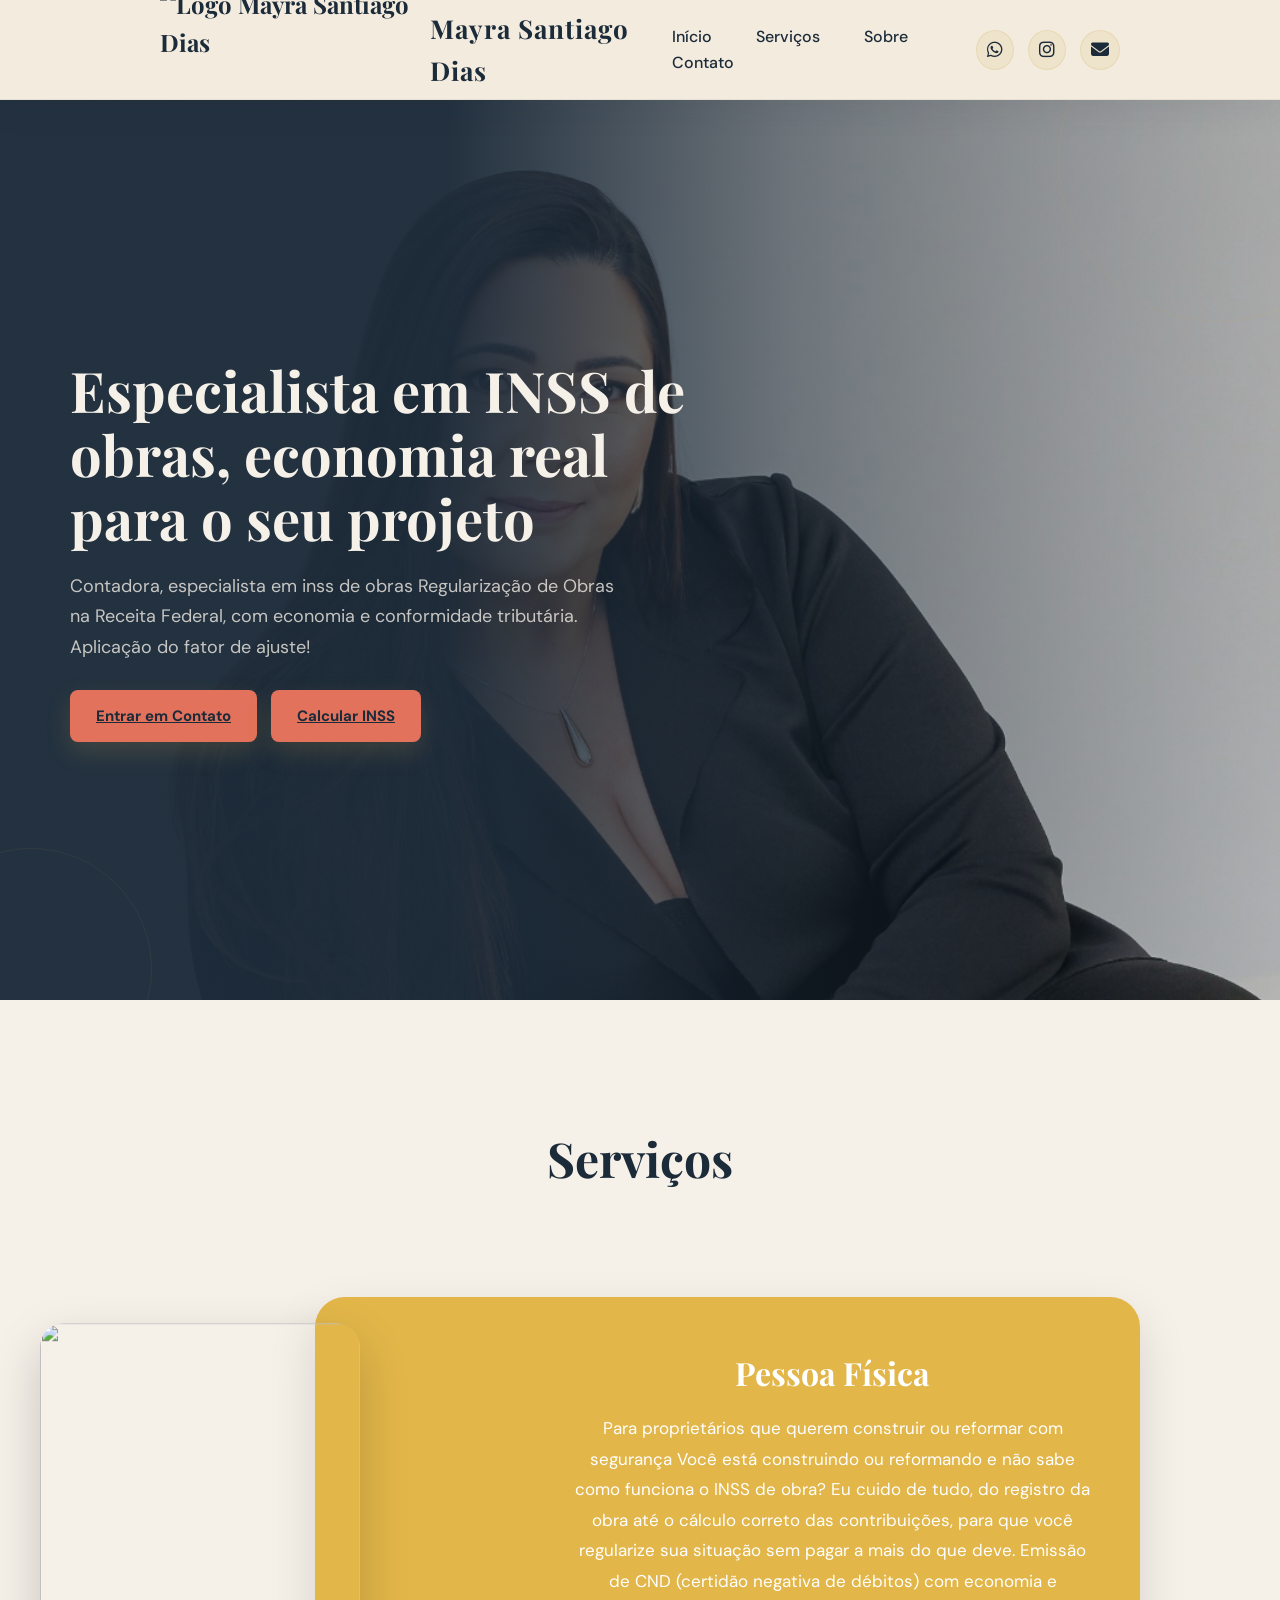
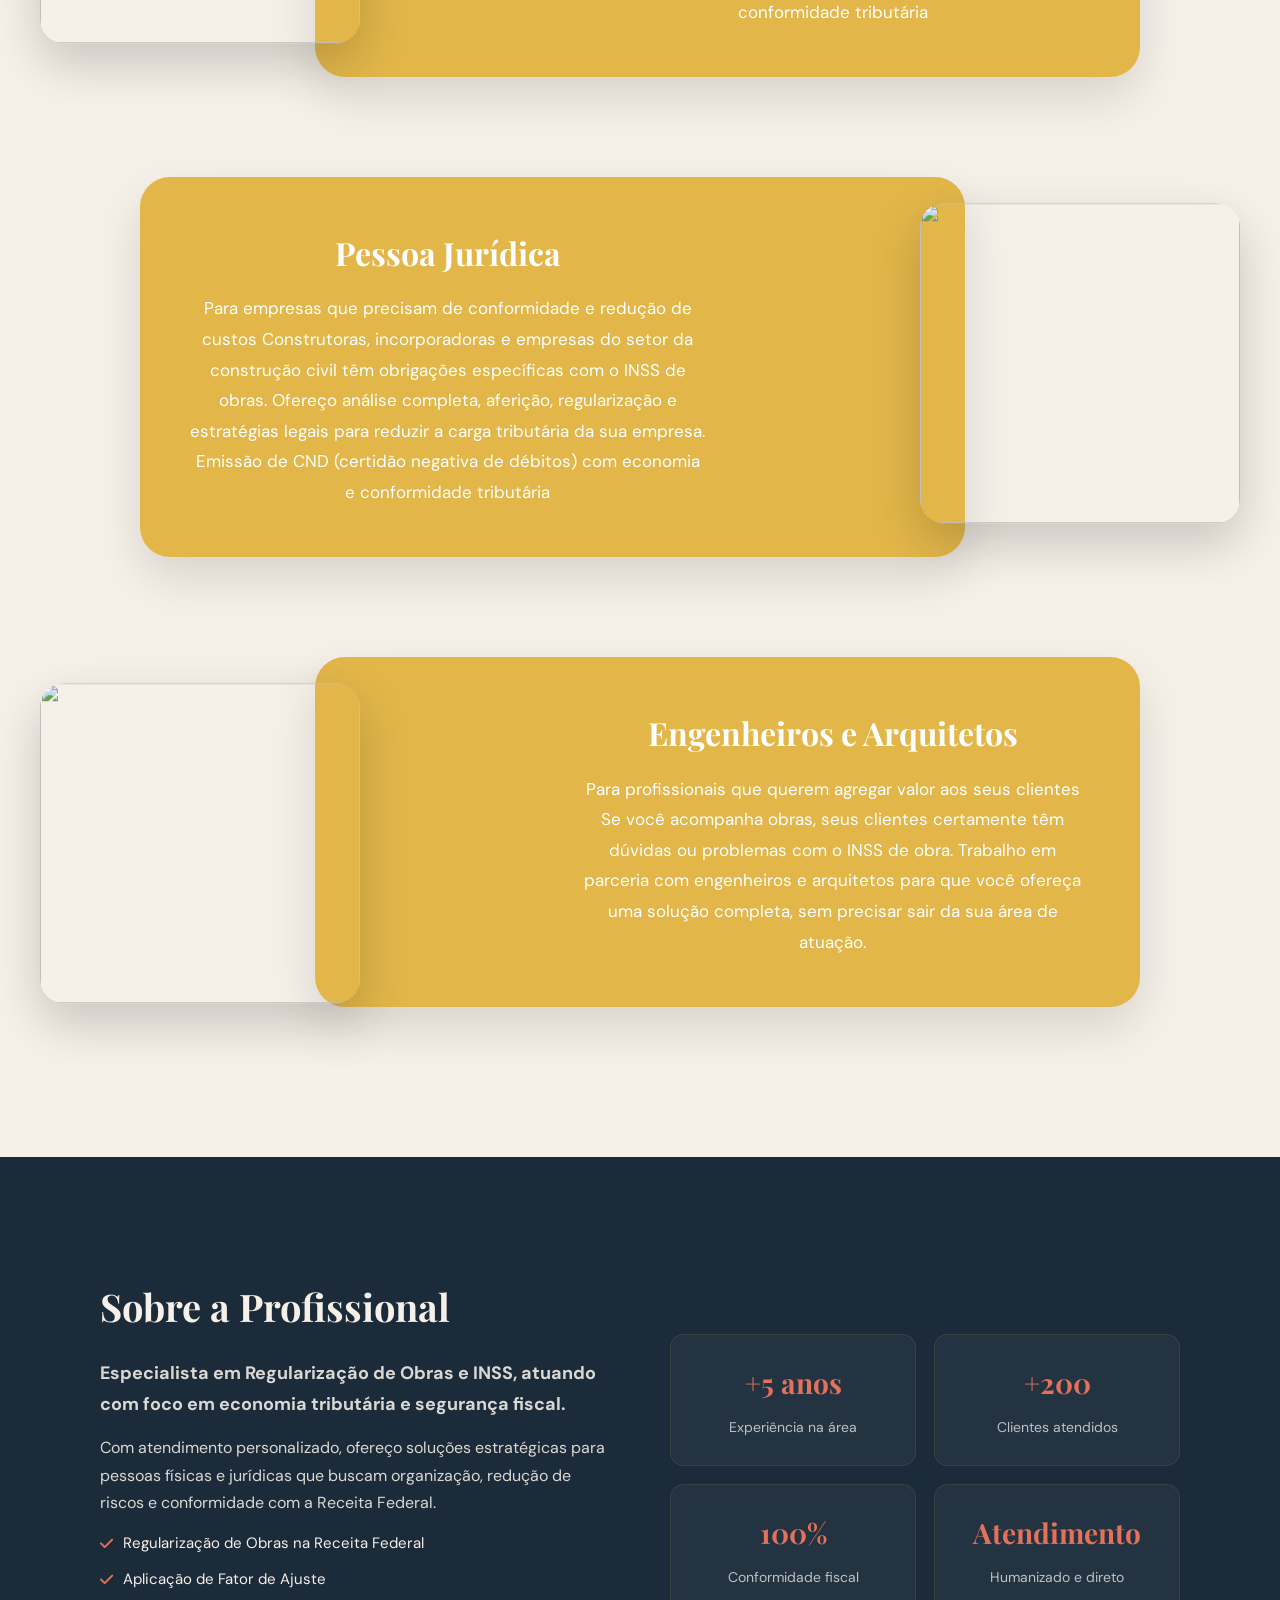
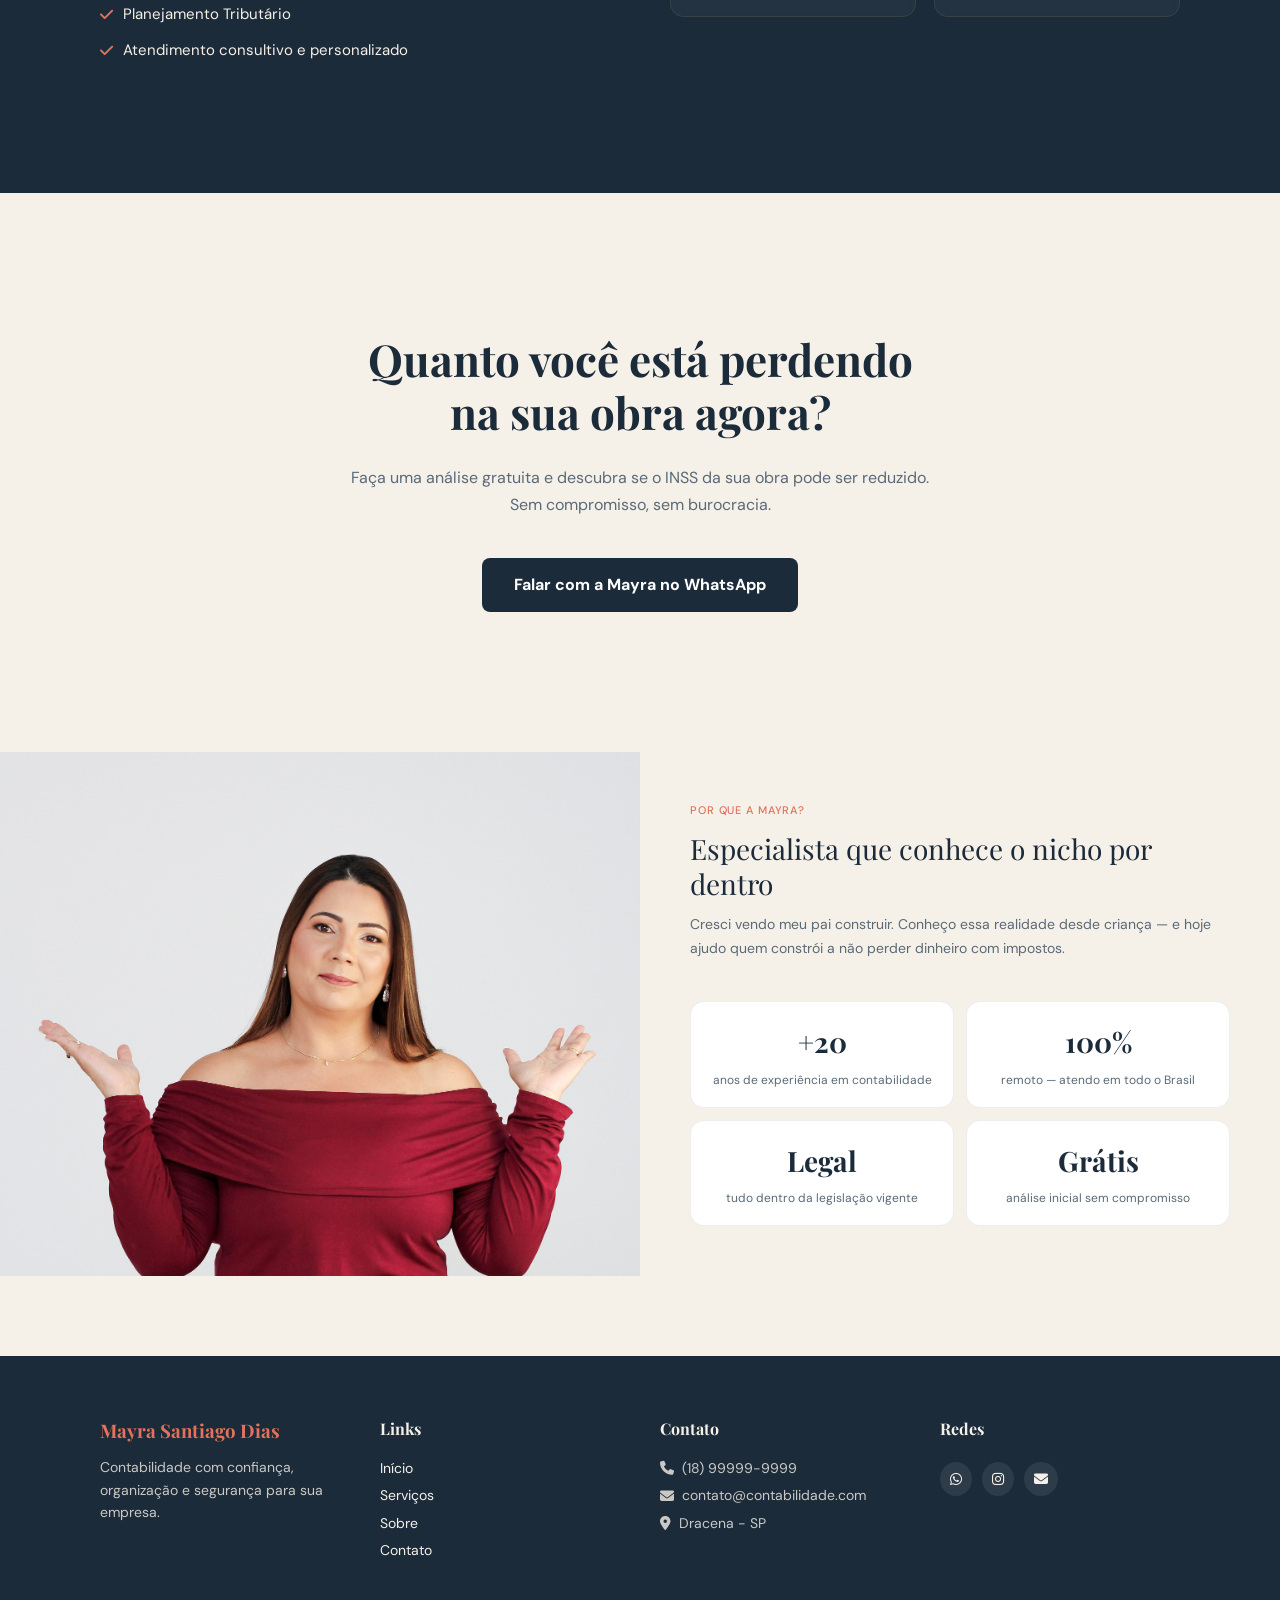
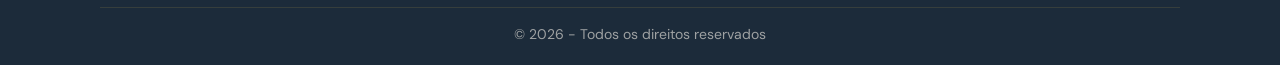
==== index.html @ 66b81945 "Update index.html" ====
<!DOCTYPE html>
<html lang="pt-br">
<head>

<meta charset="UTF-8">
<meta name="viewport" content="width=device-width, initial-scale=1.0">

<title>Contabilidade - Mayra Santiago Dias</title>

<link rel="stylesheet" href="style.css">

<link rel="stylesheet"
href="https://cdnjs.cloudflare.com/ajax/libs/font-awesome/6.5.0/css/all.min.css">

</head>

<body>

<header class="header">

<div class="logo">
<img src="logo.png.png" alt="Logo Mayra Santiago Dias">
<span>Mayra Santiago Dias</span>
</div>

<nav class="menu">
<a href="#inicio">Início</a>
<a href="#servicos">Serviços</a>
<a href="#sobre">Sobre</a>
<a href="#contato">Contato</a>
</nav>

<div class="icons">

<a href="https://wa.me/5518999999999" target="_blank">
<i class="fa-brands fa-whatsapp"></i>
</a>

<a href="https://instagram.com/seuinstagram" target="_blank">
<i class="fa-brands fa-instagram"></i>
</a>

<a href="mailto:contato@contabilidade.com">
<i class="fa-solid fa-envelope"></i>
</a>

</div>

</header>


<section class="hero" id="inicio">

<div class="hero-text">

<h1>Especialista em INSS de obras,  economia real para o seu projeto</h1>

<p>
Contadora, especialista em inss de obras

Regularização de Obras na Receita Federal, com economia e conformidade tributária.
Aplicação do fator de ajuste!
</p>

<!-- 🔥 BOTÕES -->
<div class="hero-buttons">

<a href="#contato" class="btn-contato">
Entrar em Contato
</a>

<a href="calculo-inss.html" class="btn-agendar">
Calcular INSS
</a>

</div>

</div>

</section>


<section class="servicos" id="servicos">

    <h2>Serviços</h2>

    <div class="servicos-zigzag">

        <!-- ITEM 1 -->
        <div class="servico-card esquerda">

            <div class="servico-img">
                <img src="cont1.jpg" alt="">
            </div>

            <div class="servico-texto">
                <h3>Pessoa Física</h3>

                <p>
                    Para proprietários que querem construir ou reformar com segurança
Você está construindo ou reformando e não sabe como funciona o INSS de obra? Eu cuido de tudo, do registro da obra até o cálculo correto das contribuições, para que você regularize sua situação sem pagar a mais do que deve. Emissão de CND (certidão negativa de débitos) com economia e conformidade tributária
                </p>
            </div>

        </div>

        <!-- ITEM 2 -->
        <div class="servico-card direita">

            <div class="servico-img">
                <img src="cont2.jpg" alt="">
            </div>

            <div class="servico-texto">
                <h3>Pessoa Jurídica</h3>

                <p>
                    Para empresas que precisam de conformidade e redução de custos
Construtoras, incorporadoras e empresas do setor da construção civil têm obrigações específicas com o INSS de obras. Ofereço análise completa, aferição, regularização e estratégias legais para reduzir a carga tributária da sua empresa. Emissão de CND (certidão negativa de débitos) com economia e conformidade tributária
                </p>
            </div>

        </div>

        <!-- ITEM 3 -->
        <div class="servico-card esquerda">

            <div class="servico-img">
                <img src="cont3.jpg" alt="">
            </div>

            <div class="servico-texto">
                <h3>Engenheiros e Arquitetos</h3>

                <p>
                    Para profissionais que querem agregar valor aos seus clientes
Se você acompanha obras, seus clientes certamente têm dúvidas ou problemas  com o INSS de obra. Trabalho em parceria com engenheiros e arquitetos para que você ofereça uma solução completa, sem precisar sair da sua área de atuação.
                </p>
            </div>

        </div>

    </div>

</section>


<section class="sobre" id="sobre">

<div class="sobre-container">

<div class="sobre-texto">
<h2>Sobre a Profissional</h2>

<p class="sobre-destaque">
Especialista em Regularização de Obras e INSS, atuando com foco em
economia tributária e segurança fiscal.
</p>

<p>
Com atendimento personalizado, ofereço soluções estratégicas
para pessoas físicas e jurídicas que buscam organização,
redução de riscos e conformidade com a Receita Federal.
</p>

<div class="sobre-lista">
<p><i class="fa-solid fa-check"></i> Regularização de Obras na Receita Federal</p>
<p><i class="fa-solid fa-check"></i> Aplicação de Fator de Ajuste</p>
<p><i class="fa-solid fa-check"></i> Planejamento Tributário</p>
<p><i class="fa-solid fa-check"></i> Atendimento consultivo e personalizado</p>
</div>

</div>

<div class="sobre-dados">

<div class="dado">
<h3>+5 anos</h3>
<span>Experiência na área</span>
</div>

<div class="dado">
<h3>+200</h3>
<span>Clientes atendidos</span>
</div>

<div class="dado">
<h3>100%</h3>
<span>Conformidade fiscal</span>
</div>

<div class="dado">
<h3>Atendimento</h3>
<span>Humanizado e direto</span>
</div>

</div>

</div>

</section>


<section class="contato" id="contato">

<h2>Quanto você está perdendo<br>na sua obra agora?</h2>

<p class="contato-desc">
Faça uma análise gratuita e descubra se o INSS da sua obra pode ser reduzido.
Sem compromisso, sem burocracia.
</p>

<a 
href="https://wa.me/5518999999999" 
target="_blank"
class="btn-whats-cta"
>
Falar com a Mayra no WhatsApp
</a>

</section>

<!-- CONFIANÇA -->
<section class="trust">
  <div class="trust-container">

    <div class="trust-image"></div>

    <div class="trust-content">
      <div class="section-tag">Por que a Mayra?</div>
      <div class="section-title">Especialista que conhece o nicho por dentro</div>
      <div class="section-sub">
        Cresci vendo meu pai construir. Conheço essa realidade desde criança — 
        e hoje ajudo quem constrói a não perder dinheiro com impostos.
      </div>

      <div class="trust-grid">
        <div class="trust-card">
          <div class="trust-num serif">+20</div>
          <div class="trust-label">anos de experiência em contabilidade</div>
        </div>

        <div class="trust-card">
          <div class="trust-num serif">100%</div>
          <div class="trust-label">remoto — atendo em todo o Brasil</div>
        </div>

        <div class="trust-card">
          <div class="trust-num serif">Legal</div>
          <div class="trust-label">tudo dentro da legislação vigente</div>
        </div>

        <div class="trust-card">
          <div class="trust-num serif">Grátis</div>
          <div class="trust-label">análise inicial sem compromisso</div>
        </div>
      </div>
    </div>

  </div>
</section>


<footer class="footer">

<div class="footer-container">

<div class="footer-col">
<h3>Mayra Santiago Dias</h3>
<p>Contabilidade com confiança, organização e segurança para sua empresa.</p>
</div>

<div class="footer-col">
<h4>Links</h4>
<a href="#inicio">Início</a>
<a href="#servicos">Serviços</a>
<a href="#sobre">Sobre</a>
<a href="#contato">Contato</a>
</div>

<div class="footer-col">
<h4>Contato</h4>
<p><i class="fa-solid fa-phone"></i> (18) 99999-9999</p>
<p><i class="fa-solid fa-envelope"></i> contato@contabilidade.com</p>
<p><i class="fa-solid fa-location-dot"></i> Dracena - SP</p>
</div>

<div class="footer-col">
<h4>Redes</h4>
<div class="footer-icons">

<a href="https://wa.me/5518999999999" target="_blank">
<i class="fa-brands fa-whatsapp"></i>
</a>

<a href="https://instagram.com/seuinstagram" target="_blank">
<i class="fa-brands fa-instagram"></i>
</a>

<a href="mailto:contato@contabilidade.com">
<i class="fa-solid fa-envelope"></i>
</a>

</div>
</div>

</div>

<div class="footer-bottom">
<p>© 2026 - Todos os direitos reservados</p>
</div>

</footer>

<script src="script.js"></script>

</body>
</html>
---- style.css ----
@import url('https://fonts.googleapis.com/css2?family=Playfair+Display:wght@600;700&family=DM+Sans:wght@400;500;700&display=swap');

*{
margin:0;
padding:0;
box-sizing:border-box;
}

:root{
--navy:#1C2B3A;
--navy-2:#243344;
--gold:#E2725B;
--cream:#F5F0E8;
--muted:#5A6A78;
--white:#ffffff;
}

html{
scroll-behavior:smooth;
}

body{
background:var(--cream);
color:var(--navy);
font-family:'DM Sans', Arial, Helvetica, sans-serif;
line-height:1.6;
}

h1,h2,h3,h4{
font-family:'Playfair Display', Georgia, serif;
}

p,a,button,span{
font-family:'DM Sans', Arial, Helvetica, sans-serif;
}

/* HEADER */

.header{
display:flex;
justify-content:space-between;
align-items:center;
height:100px; /* altura fixa */
padding:0 100px; /* remove padding vertical */
background:#F3EBDD;
color:var(--navy);
position:sticky;
top:0;
z-index:1000;
box-shadow:0 10px 30px rgba(28,43,58,0.08);
border-bottom:1px solid rgba(28,43,58,0.06);

}

.logo img{
height:130px;
width:auto;
object-fit:contain;
}

.logo{
display:flex;
align-items:center;
gap:12px;
font-size:24px;
font-weight:700;
margin-left:60px;
font-family:'Playfair Display', Georgia, serif;
color:var(--navy);
}

.logo i{
color:var(--gold);
}

.logo span{
font-size:26px;
letter-spacing:1px;
color:var(--navy);
font-family:'Playfair Display', Georgia, serif;
}

.menu a{
margin:0 20px;
text-decoration:none;
color:var(--navy);
font-size:16px;
font-weight:500;
transition:0.3s;
}

.menu a:hover{
color:var(--gold);
}

.icons{
display:flex;
gap:14px;
margin-right:60px;
}

.icons i{
font-size:18px;
cursor:pointer;
transition:0.3s;
color:var(--navy);
background:rgba(201,168,76,0.12);
padding:10px;
border-radius:50%;
border:1px solid rgba(201,168,76,0.18);
}

.icons i:hover{
color:var(--cream);
background:var(--gold);
}

/* HERO */

.hero{
min-height:100vh;
display:flex;
align-items:center;
padding:0 70px;
color:var(--cream);
background:
linear-gradient(90deg, rgba(28,43,58,0.96) 35%, rgba(28,43,58,0.55) 62%, rgba(28,43,58,0.15) 100%),
url("../imagens/tia3.jpg");
background-position:right 20%;
background-repeat:no-repeat;
background-size:cover;
position:relative;
overflow:hidden;
}

.hero::before{
content:'';
position:absolute;
top:-100px;
right:-100px;
width:320px;
height:320px;
border-radius:50%;
border:1px solid rgba(201,168,76,0.12);
pointer-events:none;
}

.hero::after{
content:'';
position:absolute;
bottom:-90px;
left:-90px;
width:240px;
height:240px;
border-radius:50%;
border:1px solid rgba(201,168,76,0.08);
pointer-events:none;
}

.hero h1{
font-size:clamp(34px, 5vw, 56px);
margin-bottom:20px;
line-height:1.15;
max-width:620px;
}

.hero p{
font-size:18px;
margin-bottom:28px;
line-height:1.7;
color:rgba(245,240,232,0.78);
max-width:560px;
}

.hero-buttons{
display:flex;
gap:14px;
flex-wrap:wrap;
margin-top:10px;
}

.btn-contato,
.btn-agendar{
padding:14px 26px;
border:none;
background:var(--gold);
color:var(--navy);
font-weight:700;
border-radius:8px;
cursor:pointer;
font-size:15px;
transition:0.3s;
box-shadow:0 10px 24px rgba(201,168,76,0.18);
}

.btn-contato:hover,
.btn-agendar:hover{
opacity:0.92;
transform:translateY(-2px);
}

/* SERVIÇOS */

.servicos{
padding:110px 100px;
text-align:center;
}

.servicos h2{
margin-bottom:42px;
font-size:clamp(28px, 4vw, 40px);
color:var(--navy);
}

.cards{
    display:grid;
    grid-template-columns: repeat(3, 1fr);
    gap:20px;
    max-width:1700px;
    margin:30px auto 0;
}

.card{
    padding:25px;
}

.card h3{
    font-size:20px;
}

.card p{
    font-size:14px;
    line-height:1.6;
}

/* SOBRE */

.sobre{
background:var(--navy);
color:var(--cream);
padding:120px 100px;
}

.sobre-container{
display:flex;
justify-content:space-between;
align-items:center;
gap:60px;
flex-wrap:wrap;
}

.sobre-texto{
flex:1;
min-width:300px;
}

.sobre-texto h2{
font-size:clamp(28px, 4vw, 38px);
margin-bottom:20px;
}

.sobre-destaque{
color:var(--gold);
font-weight:700;
margin-bottom:20px;
font-size:18px;
max-width:650px;
}

.sobre-texto p{
line-height:1.7;
margin-bottom:15px;
color:rgba(245,240,232,0.88);
}

.sobre-lista p{
display:flex;
align-items:center;
gap:10px;
margin:10px 0;
font-size:15px;
color:var(--cream);
}

.sobre-lista i{
color:var(--gold);
}

.sobre-dados{
flex:1;
display:grid;
grid-template-columns:repeat(2, 1fr);
gap:18px;
min-width:280px;
}

.dado{
background:rgba(255,255,255,0.04);
padding:26px;
border-radius:14px;
text-align:center;
transition:0.3s;
border:1px solid rgba(201,168,76,0.12);
backdrop-filter:blur(2px);
}

.dado:hover{
background:rgba(255,255,255,0.08);
transform:translateY(-5px);
}

.dado h3{
font-size:28px;
color:var(--gold);
margin-bottom:8px;
font-family:'Playfair Display', Georgia, serif;
}

.dado span{
font-size:14px;
color:rgba(245,240,232,0.75);
}

/* CONTATO */


.contato{
padding:140px 100px;
text-align:center;
background:var(--cream);
color:var(--navy);
}

.contato h2{
font-size:clamp(30px, 4vw, 44px);
line-height:1.2;
margin-bottom:25px;
color:var(--navy);
}

.contato-desc{
max-width:600px;
margin:0 auto 40px;
font-size:16px;
line-height:1.7;
color:var(--muted);
}

.btn-whats-cta{
display:inline-block;
padding:14px 32px;
background:var(--navy);
color:var(--white);
text-decoration:none;
font-weight:700;
border-radius:8px;
transition:0.3s;
}

.btn-whats-cta:hover{
background:var(--navy-2);
transform:translateY(-3px);
}

/* FOOTER */

.footer{
background:var(--navy);
color:var(--cream);
padding:60px 100px 20px;
}

.footer-container{
display:grid;
grid-template-columns:repeat(4, 1fr);
gap:40px;
margin-bottom:40px;
}

.footer-col h3{
color:var(--gold);
margin-bottom:10px;
font-family:'Playfair Display', Georgia, serif;
}

.footer-col h4{
margin-bottom:15px;
color:var(--cream);
font-family:'Playfair Display', Georgia, serif;
}

.footer-col p{
font-size:14px;
margin:5px 0;
display:flex;
align-items:center;
gap:8px;
color:rgba(245,240,232,0.8);
}

.footer-col a{
display:block;
text-decoration:none;
color:var(--cream);
margin:5px 0;
font-size:14px;
transition:0.3s;
}

.footer-col a:hover{
color:var(--gold);
}

.footer-icons{
display:flex;
gap:10px;
}

.footer-icons i{
background:rgba(255,255,255,0.08);
padding:10px;
border-radius:50%;
cursor:pointer;
transition:0.3s;
color:var(--cream);
}

.footer-icons i:hover{
background:var(--gold);
color:var(--navy);
}

.footer-bottom{
border-top:1px solid rgba(201,168,76,0.15);
text-align:center;
padding-top:15px;
font-size:14px;
color:rgba(245,240,232,0.6);
}

/* RESPONSIVIDADE */

@media (max-width: 1024px){

.header{
padding:20px 40px;
}

.logo{
margin-left:0;
font-size:20px;
}

.logo span{
font-size:22px;
}

.menu a{
margin:0 12px;
font-size:15px;
}

.icons{
margin-right:0;
gap:20px;
}

.hero{
padding:0 40px;
background-position:center right;
}

.hero h1{
font-size:36px;
}

.servicos,
.sobre,
.contato{
padding:100px 40px;
}

.footer{
padding:50px 40px 20px;
}

.footer-container{
grid-template-columns:repeat(2, 1fr);
}

}

@media (max-width: 768px){

.header{
flex-direction:column;
align-items:center;
justify-content:center;
gap:10px;
height:auto;
padding:12px 16px;
text-align:center;
}

.logo{
margin-left:0;
gap:8px;
flex-direction:row;
justify-content:center;
}

.logo img{
height:56px;
width:auto;
object-fit:contain;
}

.logo span{
font-size:18px;
line-height:1.2;
}

.menu{
display:flex;
flex-wrap:wrap;
justify-content:center;
gap:8px 12px;
}

.menu a{
margin:0;
font-size:14px;
}

.icons{
margin-right:0;
gap:10px;
justify-content:center;
flex-wrap:wrap;
}

.icons i{
font-size:16px;
padding:8px;
}
}

@media (max-width: 480px){

.header{
padding:10px 12px;
gap:8px;
}

.logo img{
height:46px;
}

.logo span{
font-size:16px;
}

.menu a{
font-size:13px;
}

.icons{
gap:8px;
}

.icons i{
font-size:15px;
padding:7px;
}
}

/* ─── SEÇÃO CONFIANÇA ─── */
.trust{
  background: var(--cream);
  padding: 72px 40px;
}

.section-tag{
  font-size: 11px;
  font-weight: 500;
  letter-spacing: 0.08em;
  text-transform: uppercase;
  color: var(--gold);
  margin-bottom: 12px;
}

.section-title{
  font-family: 'Playfair Display', serif;
  font-size: clamp(24px, 4vw, 36px);
  line-height: 1.25;
  margin-bottom: 12px;
  color: var(--navy);
}

.section-sub{
  font-size: 15px;
  color: var(--muted);
  line-height: 1.7;
  margin-bottom: 36px;
  max-width: 560px;
}

.trust-grid{
  display: grid;
  grid-template-columns: repeat(auto-fit, minmax(180px, 1fr));
  gap: 14px;
  margin-top: 8px;
}

.trust-card{
  background: #fff;
  border: 0.5px solid rgba(28,43,58,0.08);
  border-radius: 14px;
  padding: 24px 16px;
  text-align: center;
}

.trust-num{
  font-family: 'Playfair Display', serif;
  font-size: 36px;
  color: var(--navy);
  font-weight: 700;
}

.trust-label{
  font-size: 13px;
  color: var(--muted);
  margin-top: 6px;
  line-height: 1.5;
}


/* ─── TRUST MAIS COMPACTA ─── */

.trust {
  padding: 0;
  background: var(--cream);
  margin-bottom: 80px
}

.trust-container {
  display: grid;
  grid-template-columns: 1fr 1fr;
  align-items: stretch;
  min-height: 500px; /* ↓ menor altura */
}

/* IMAGEM */

.trust-image {
  background: url("../imagens/tia4.jpg");
  background-size: cover;
  background-position: center 30%;
}

/* CONTEÚDO */

.trust-content {
  padding: 50px 50px; /* ↓ menos espaçamento */
  display: flex;
  flex-direction: column;
  justify-content: center;
}

.trust-content .section-title {
  font-size: 28px; /* ↓ menor */
}

.trust-content .section-sub {
  font-size: 14px; /* ↓ menor */
  margin-bottom: 20px;
}

/* GRID DOS NÚMEROS */

.trust-grid {
  display: grid;
  grid-template-columns: repeat(2, 1fr);
  gap: 12px; /* ↓ menor espaço */
  margin-top: 20px;
}

.trust-card {
  padding: 18px 14px; /* ↓ menor */
}

.trust-num {
  font-size: 28px; /* ↓ menor */
}

.trust-label {
  font-size: 12px;
}

/* RESPONSIVO */

@media (max-width: 900px) {
  .trust-container {
    grid-template-columns: 1fr;
  }

  .trust-image {
    height: 280px; /* ↓ menor */
  }

  .trust-content {
    padding: 40px 20px;
  }

  .trust-grid {
    grid-template-columns: 1fr;
  }
}

@media (max-width: 1024px){

.cards{
grid-template-columns: repeat(2, 1fr);
}

.sobre-container{
flex-direction:column;
gap:40px;
}

.sobre-dados{
grid-template-columns:repeat(2, 1fr);
}

}

@media (max-width: 768px){

.hero{
min-height:auto;
padding:80px 24px;
background-position:center;
text-align:center;
}

.hero h1{
max-width:100%;
}

.hero p{
max-width:100%;
margin-left:auto;
margin-right:auto;
}

.hero-buttons{
justify-content:center;
}

.servicos{
padding:80px 24px;
}

.cards{
grid-template-columns: 1fr;
}

.sobre{
padding:80px 24px;
}

.sobre-dados{
grid-template-columns:1fr;
}

.contato{
padding:80px 24px;
}

.footer{
padding:50px 24px 20px;
}

.footer-container{
grid-template-columns:1fr;
gap:30px;
text-align:center;
}

.footer-col p{
justify-content:center;
}

.footer-icons{
justify-content:center;
}

}

@media (max-width: 480px){

.hero h1{
font-size:28px;
line-height:1.2;
}

.hero p{
font-size:15px;
}

.btn-contato,
.btn-agendar{
width:100%;
}

.trust-content{
padding:30px 18px;
}

.trust-content .section-title{
font-size:22px;
}

.trust-grid{
grid-template-columns:1fr;
}

}

.calculo-page{
    min-height:100vh;
    background:#F5F0E8;
    display:flex;
    justify-content:center;
    align-items:center;
    padding:50px 20px;
}

.calculo-box{
    width:100%;
    max-width:700px;
    background:#fff;
    padding:40px;
    border-radius:20px;
    box-shadow:0 10px 30px rgba(0,0,0,.08);
}

.calculo-box h1{
    text-align:center;
    margin-bottom:30px;
    color:#1C2B3A;
}

.campo{
    margin-bottom:20px;
}

.campo label{
    display:block;
    margin-bottom:8px;
    font-weight:600;
    color:#1C2B3A;
}

.campo input,
.campo select{
    width:100%;
    padding:12px;
    border:1px solid #ddd;
    border-radius:8px;
    font-size:15px;
}

.calculo-box button{
    width:100%;
    padding:14px;
    border:none;
    border-radius:8px;
    background:#C9A84C;
    color:#1C2B3A;
    font-weight:700;
    cursor:pointer;
    transition:.3s;
}

.calculo-box button:hover{
    opacity:.9;
}

.resultado{
    margin-top:25px;
    padding:15px;
    border-radius:10px;
    background:#f7f7f7;
    text-align:center;
    display:none;
}


.calculo-page{
    min-height:100vh;
    background:var(--cream);
    display:flex;
    justify-content:center;
    align-items:center;
    padding:50px 20px;
}

.calculo-box{
    width:100%;
    max-width:800px;
    background:#fff;
    padding:40px;
    border-radius:20px;
    box-shadow:0 10px 30px rgba(0,0,0,.08);
}

.calculo-box h1{
    text-align:center;
    margin-bottom:30px;
}

.campo{
    margin-bottom:20px;
}

.campo label{
    display:block;
    margin-bottom:8px;
    font-weight:600;
}

.campo input,
.campo select{
    width:100%;
    padding:12px;
    border:1px solid #ddd;
    border-radius:8px;
}

.calculo-box button{
    width:100%;
    padding:14px;
    border:none;
    border-radius:8px;
    background:var(--gold);
    color:var(--navy);
    font-weight:700;
    cursor:pointer;
}

.resultado{
    display:none;
    margin-top:25px;
    padding:25px;
    border-radius:12px;
    background:#f8f8f8;
    border-left:5px solid var(--gold);
}

.valor-inss{
    font-size:40px;
    color:var(--gold);
    font-weight:700;
    margin-top:10px;
}

.calculo-box form{
    width:100%;
}

.calculo-box h1{
    text-align:center;
    margin-bottom:30px;
}

.calculo-box button{
    margin-top:10px;
}


/* ===== SERVIÇOS ===== */

/* ===== SERVIÇOS ZIG-ZAG ===== */

.servicos{
    padding:120px 40px;
    background:var(--cream);
}

.servicos h2{
    text-align:center;
    font-size:clamp(32px,4vw,48px);
    margin-bottom:100px;
}

.servicos-zigzag{
    display:flex;
    flex-direction:column;
    gap:100px;
    max-width:1400px;
    margin:auto;
}

/* CARD */

.servico-card{
    position:relative;
    width:100%;
    max-width:1100px;
    min-height:380px;
}

/* ESQUERDA */

.servico-card.esquerda{
    margin-right:auto;
}

/* DIREITA */

.servico-card.direita{
    margin-left:auto;
}

/* RETÂNGULO */

.servico-texto{
    background:#E2B649;
    border-radius:30px;
    padding:50px 50px 50px 260px;
    width:75%;
    margin-left:auto;

    box-shadow:0 20px 50px rgba(0,0,0,.12);
}

/* IMAGEM */

.servico-img{
    position:absolute;
    left:0;
    top:50%;
    transform:translateY(-50%);
    z-index:2;
}

.servico-img img{
    width:320px;
    height:320px;
    object-fit:cover;
    border-radius:24px;
    box-shadow:0 20px 50px rgba(0,0,0,.18);
}

/* CARD DA DIREITA */

.servico-card.direita .servico-texto{
    margin-left:0;
    margin-right:auto;
    padding:50px 260px 50px 50px;
}

.servico-card.direita .servico-img{
    left:auto;
    right:0;
}

/* TEXTO */

.servico-texto h3{
    font-size:32px;
    margin-bottom:15px;
    color:#fff;
}

.servico-texto p{
    font-size:17px;
    line-height:1.8;
    color:#fff;
}

/* RESPONSIVO */

@media (max-width: 900px){

    .servico-card{
        min-height:auto;
    }

    .servico-img{
        position:relative;
        top:auto;
        left:auto;
        right:auto;
        transform:none;
        margin-bottom:-50px;
        display:flex;
        justify-content:center;
    }

    .servico-card.direita .servico-img{
        right:auto;
    }

    .servico-img img{
        width:100%;
        max-width:350px;
        height:250px;
    }

    .servico-texto,
    .servico-card.direita .servico-texto{
        width:100%;
        padding:90px 30px 35px;
        margin:0;
    }

}
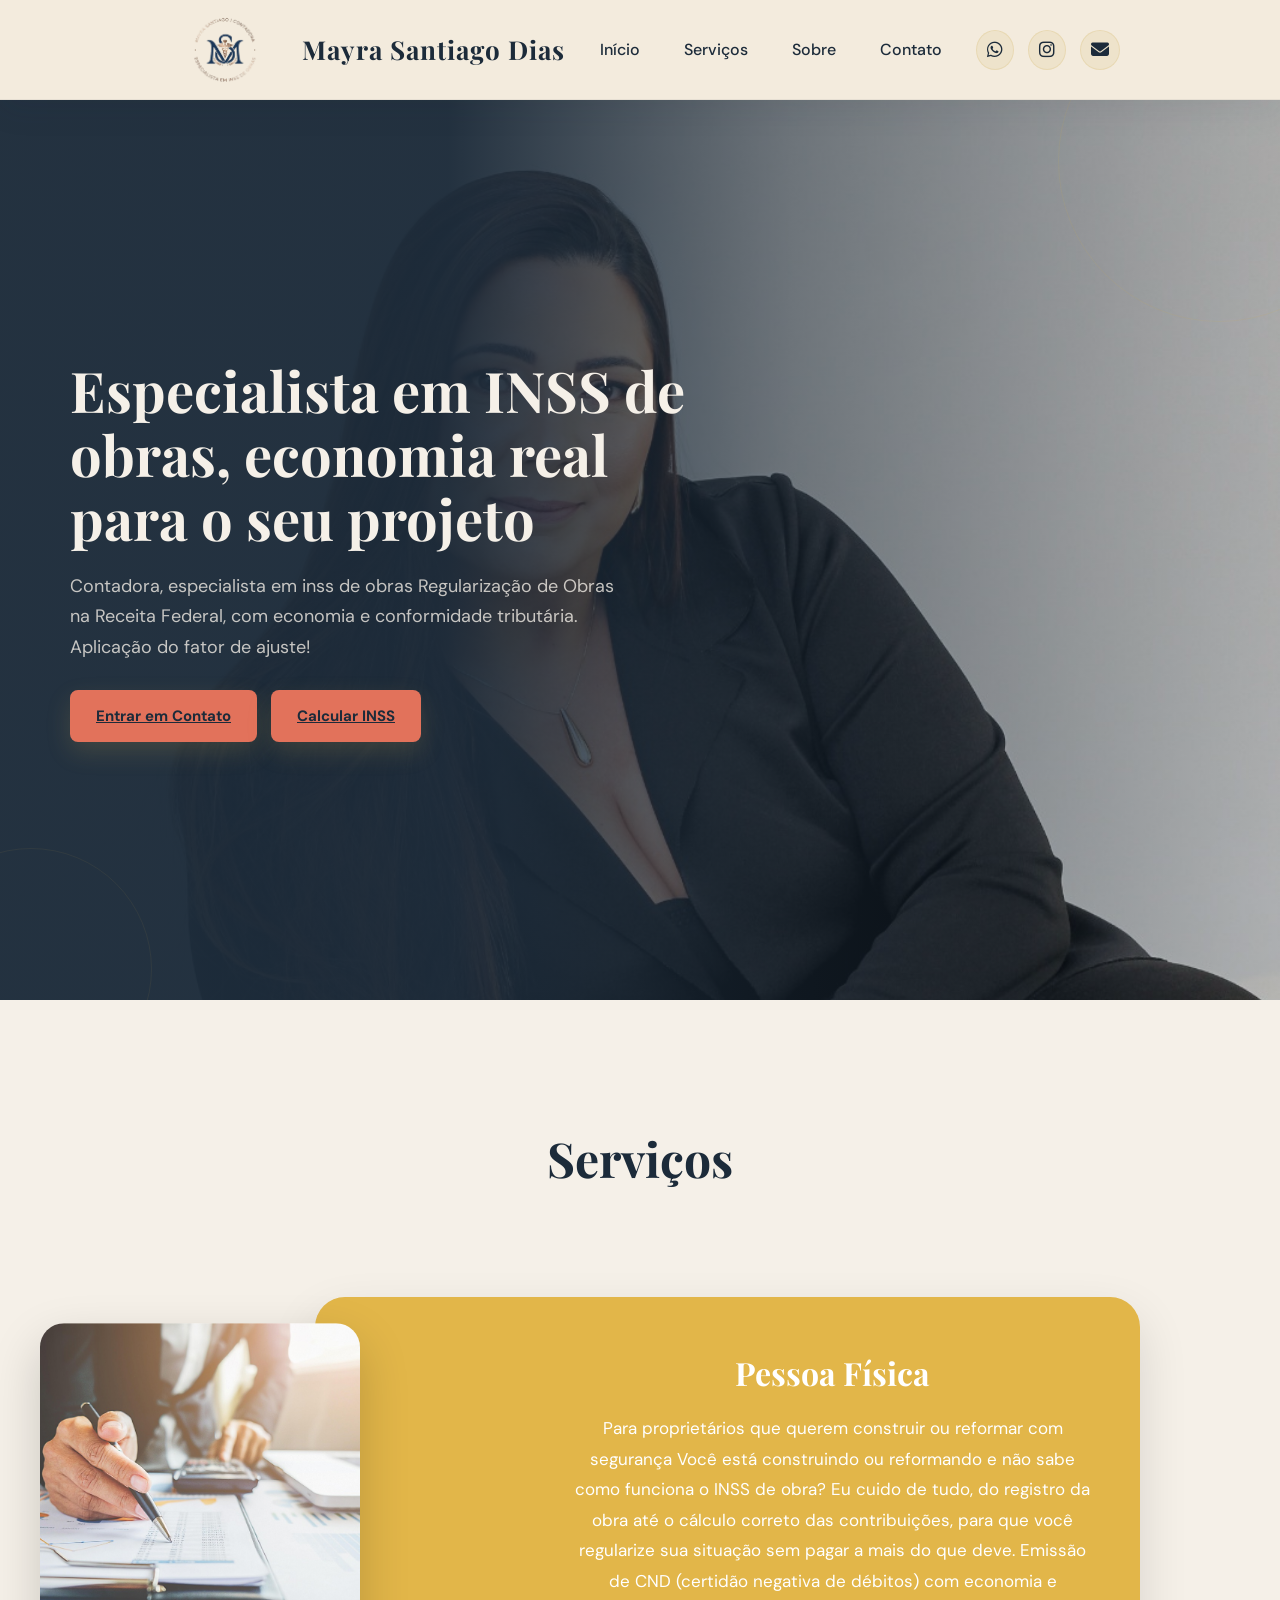
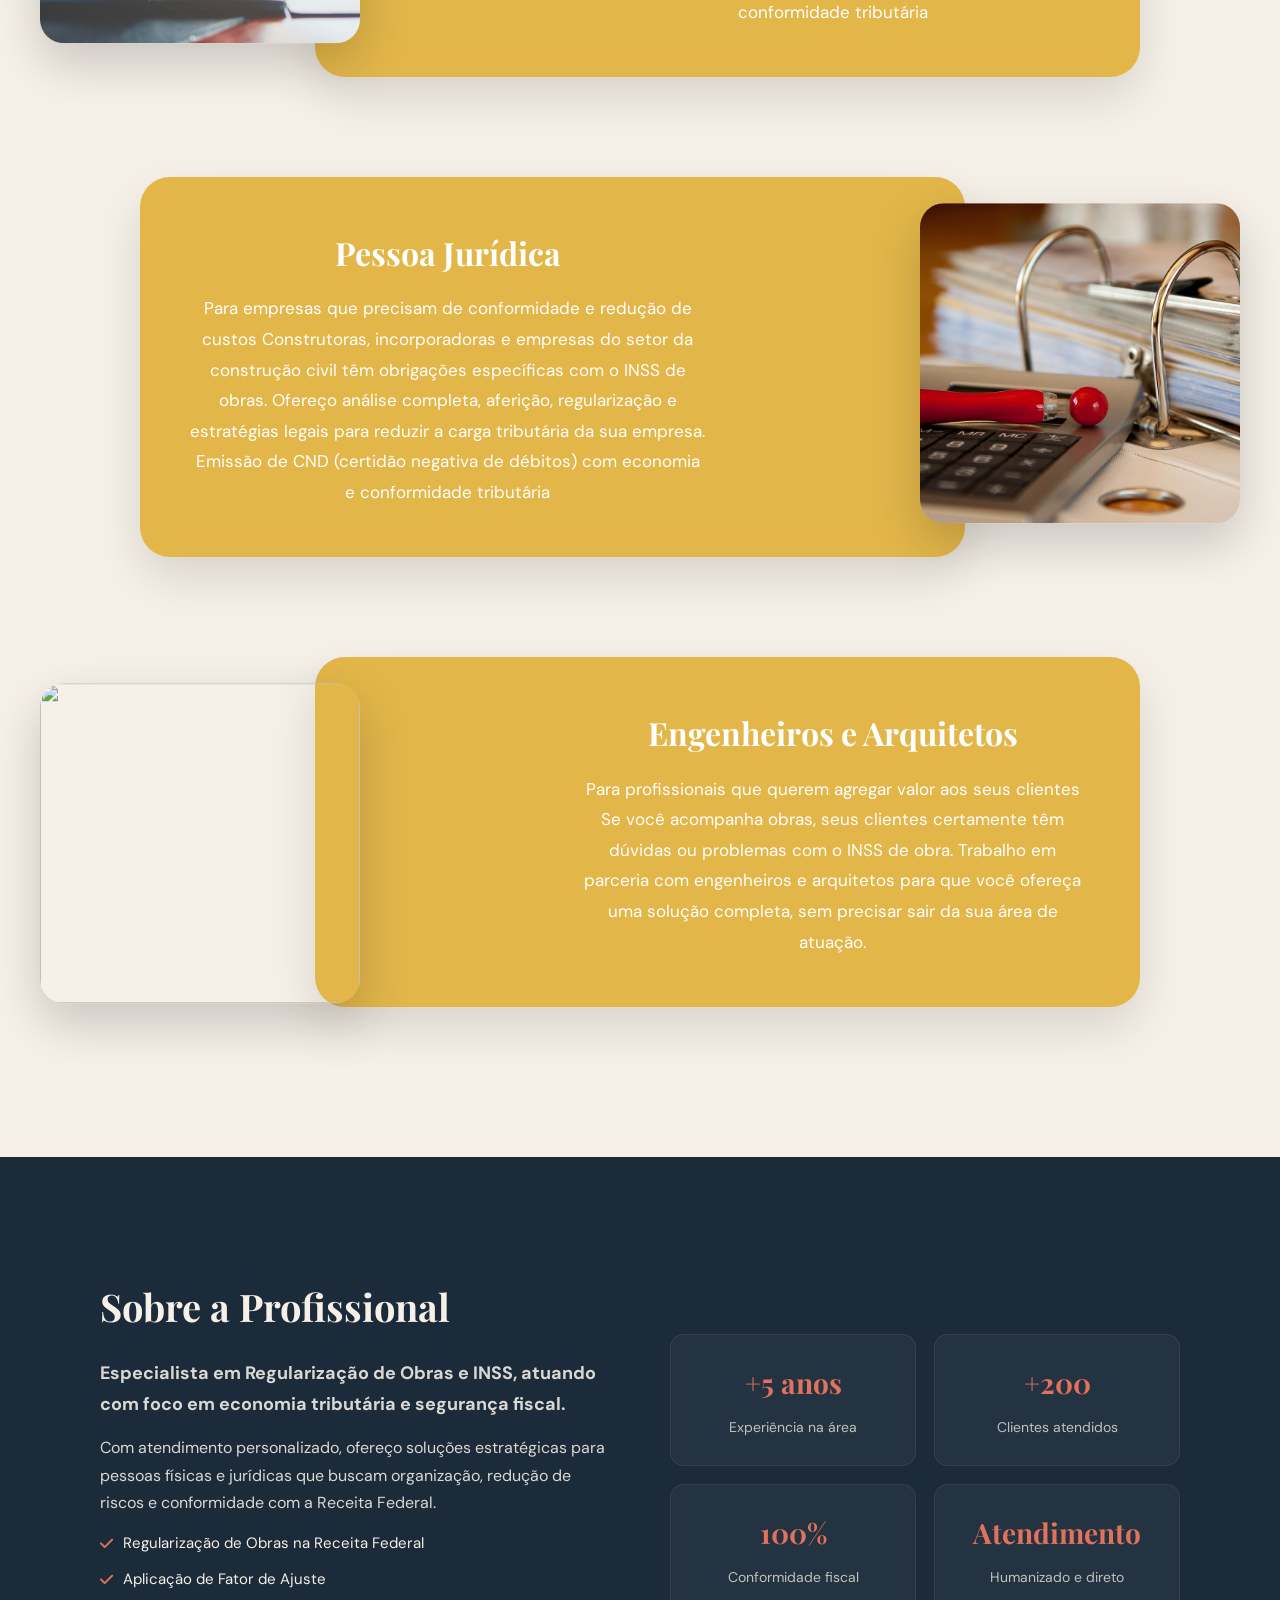
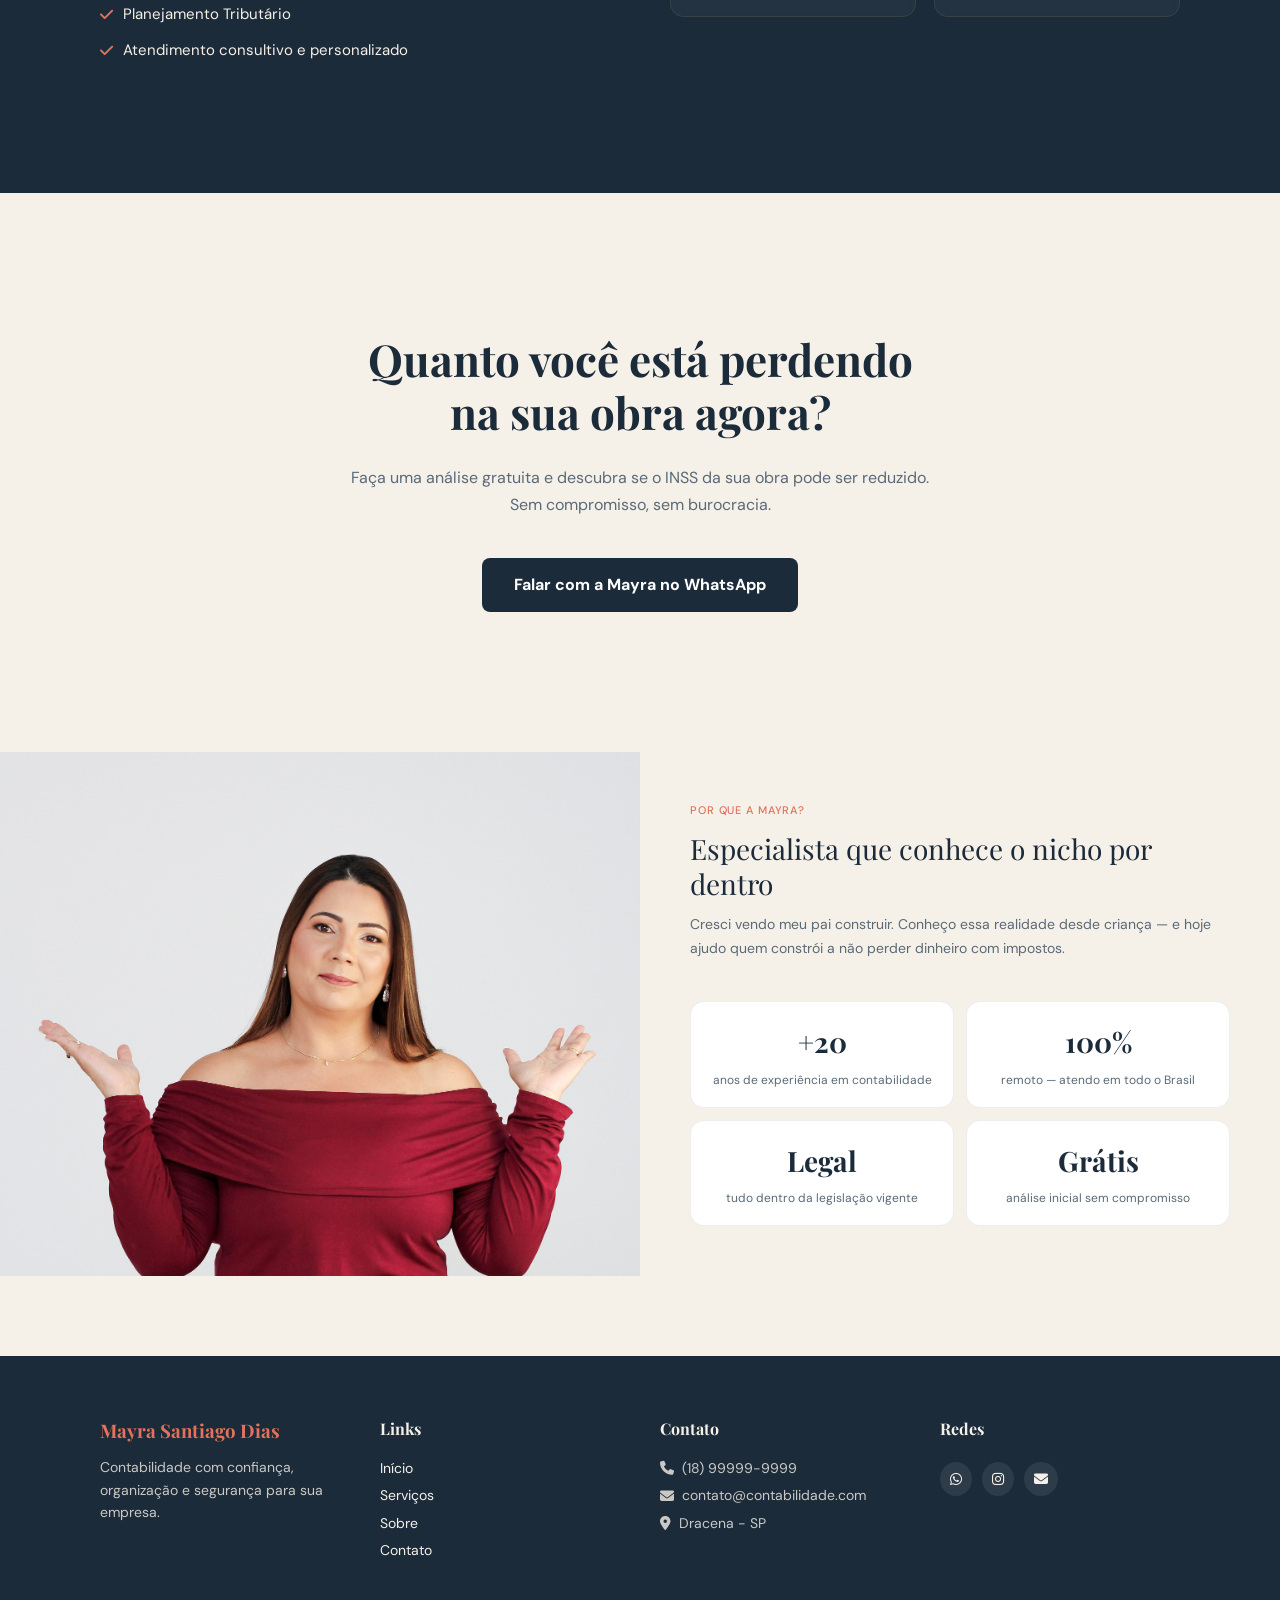
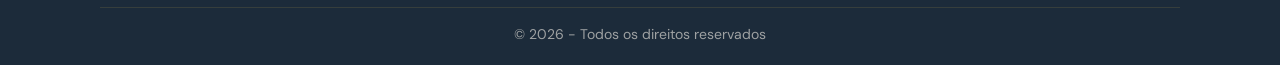
==== commit 2fd9c5dc: "Update index.html" ====
--- a/index.html
+++ b/index.html
@@ -19,7 +19,7 @@
 <header class="header">
 
 <div class="logo">
-<img src="logo.png.png" alt="Logo Mayra Santiago Dias">
+<img src="../imagens/logo.png.png" alt="Logo Mayra Santiago Dias">
 <span>Mayra Santiago Dias</span>
 </div>
 
@@ -90,7 +90,7 @@
         <div class="servico-card esquerda">
 
             <div class="servico-img">
-                <img src="cont1.jpg" alt="">
+                <img src="../imagens/cont1.jpg" alt="">
             </div>
 
             <div class="servico-texto">
@@ -108,7 +108,7 @@
         <div class="servico-card direita">
 
             <div class="servico-img">
-                <img src="cont2.jpg" alt="">
+                <img src="../imagens/cont2.jpg" alt="">
             </div>
 
             <div class="servico-texto">
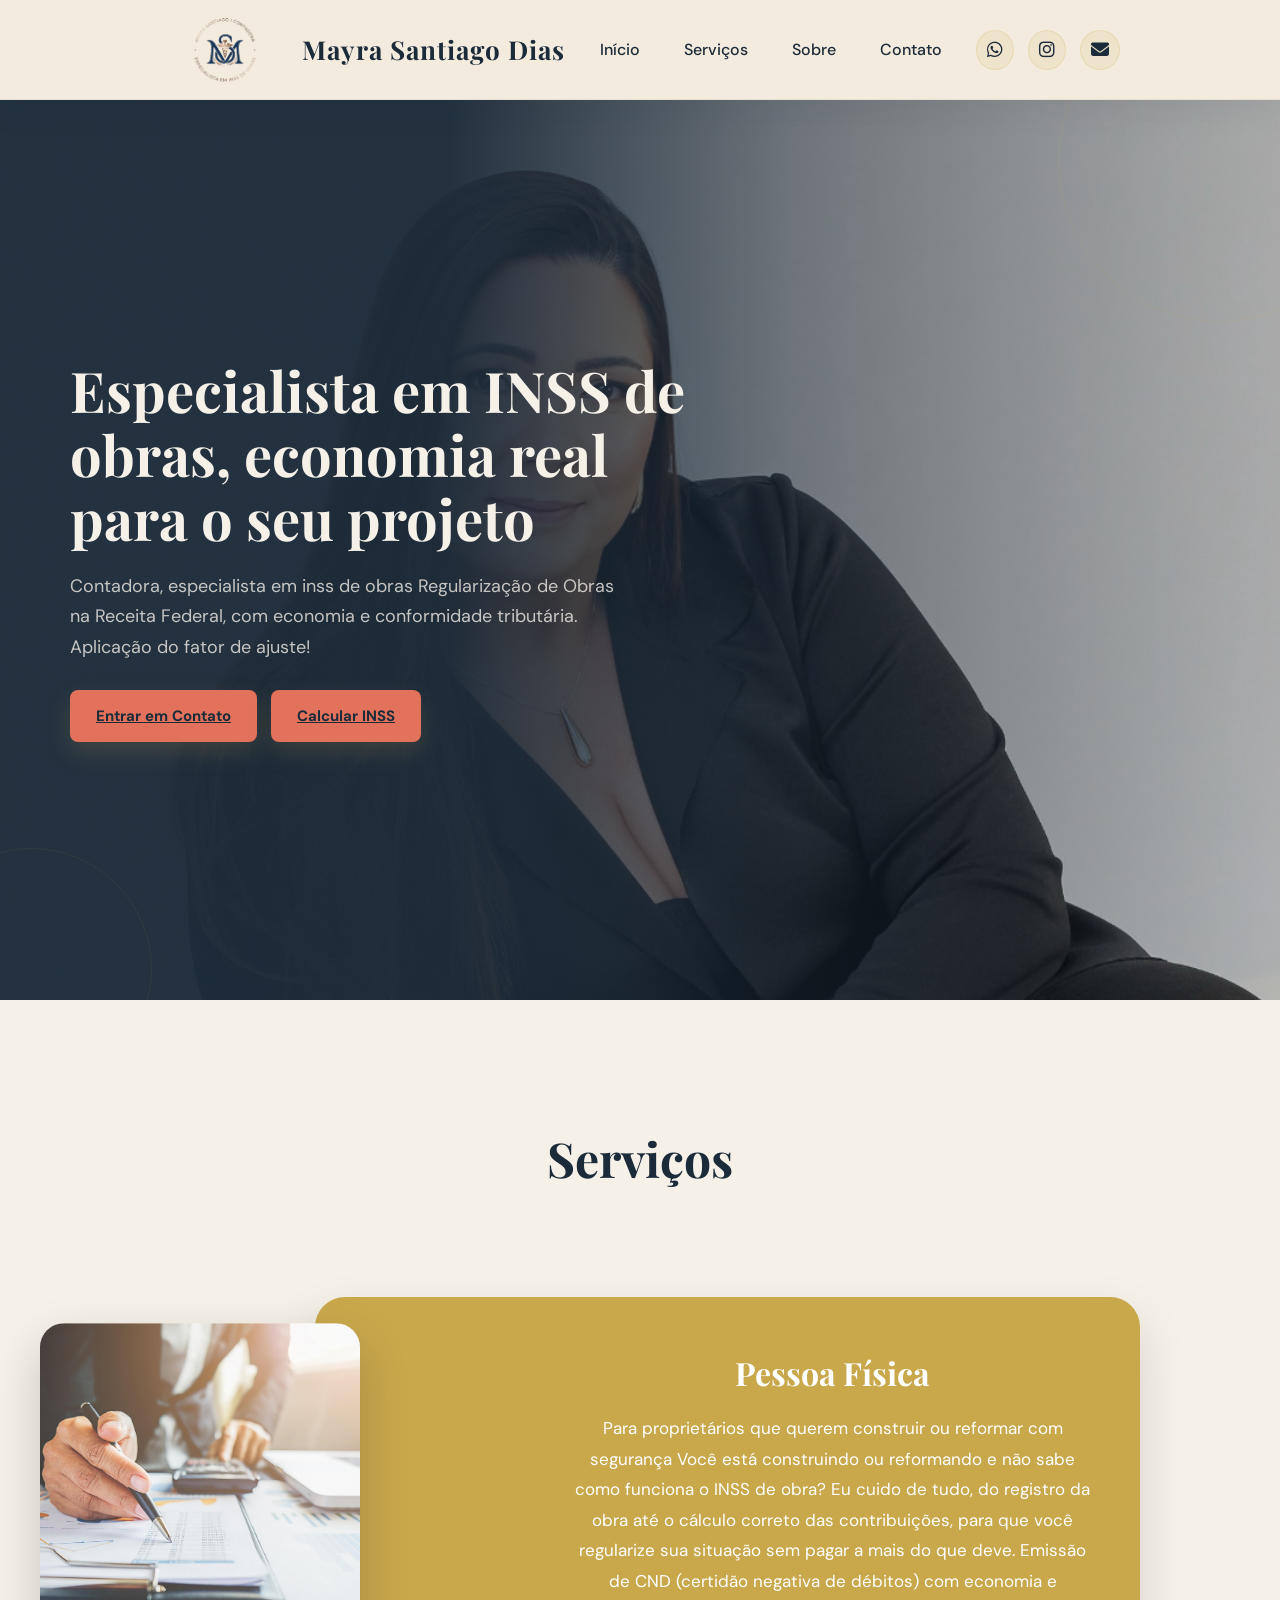
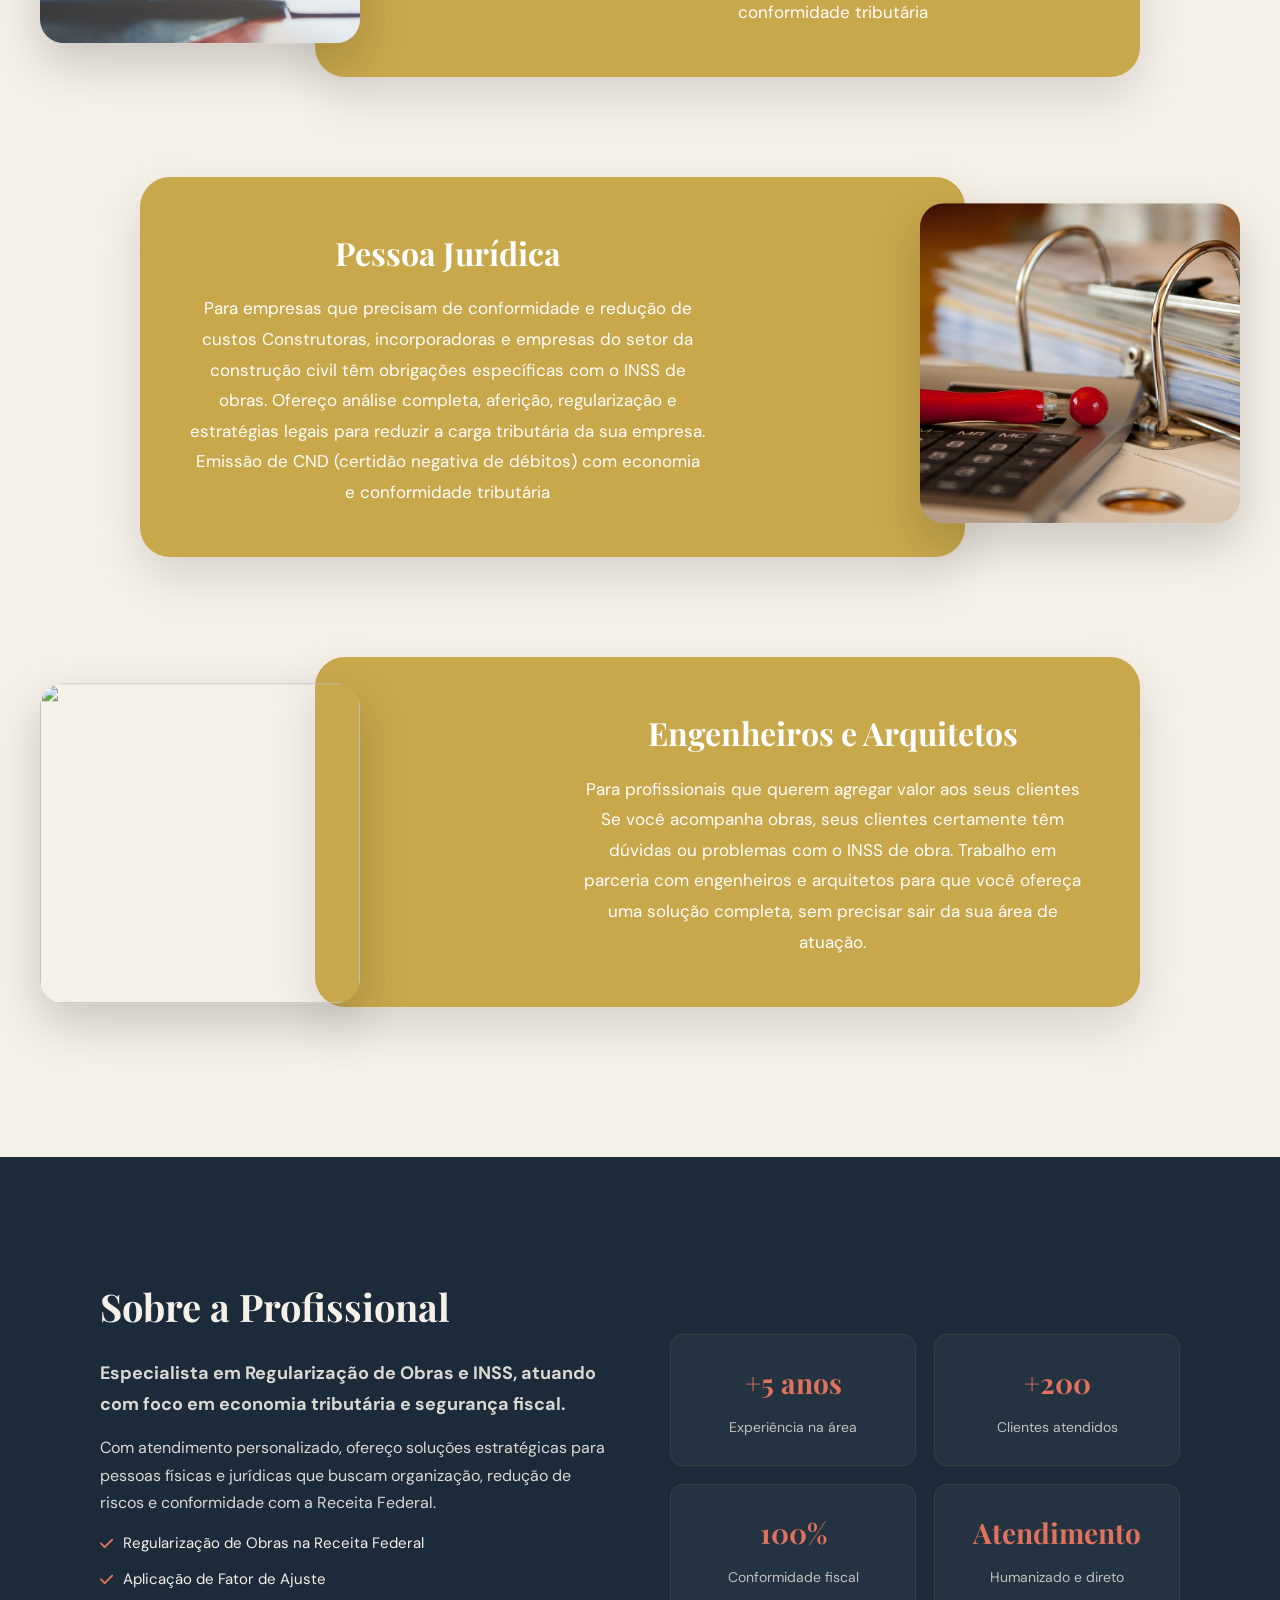
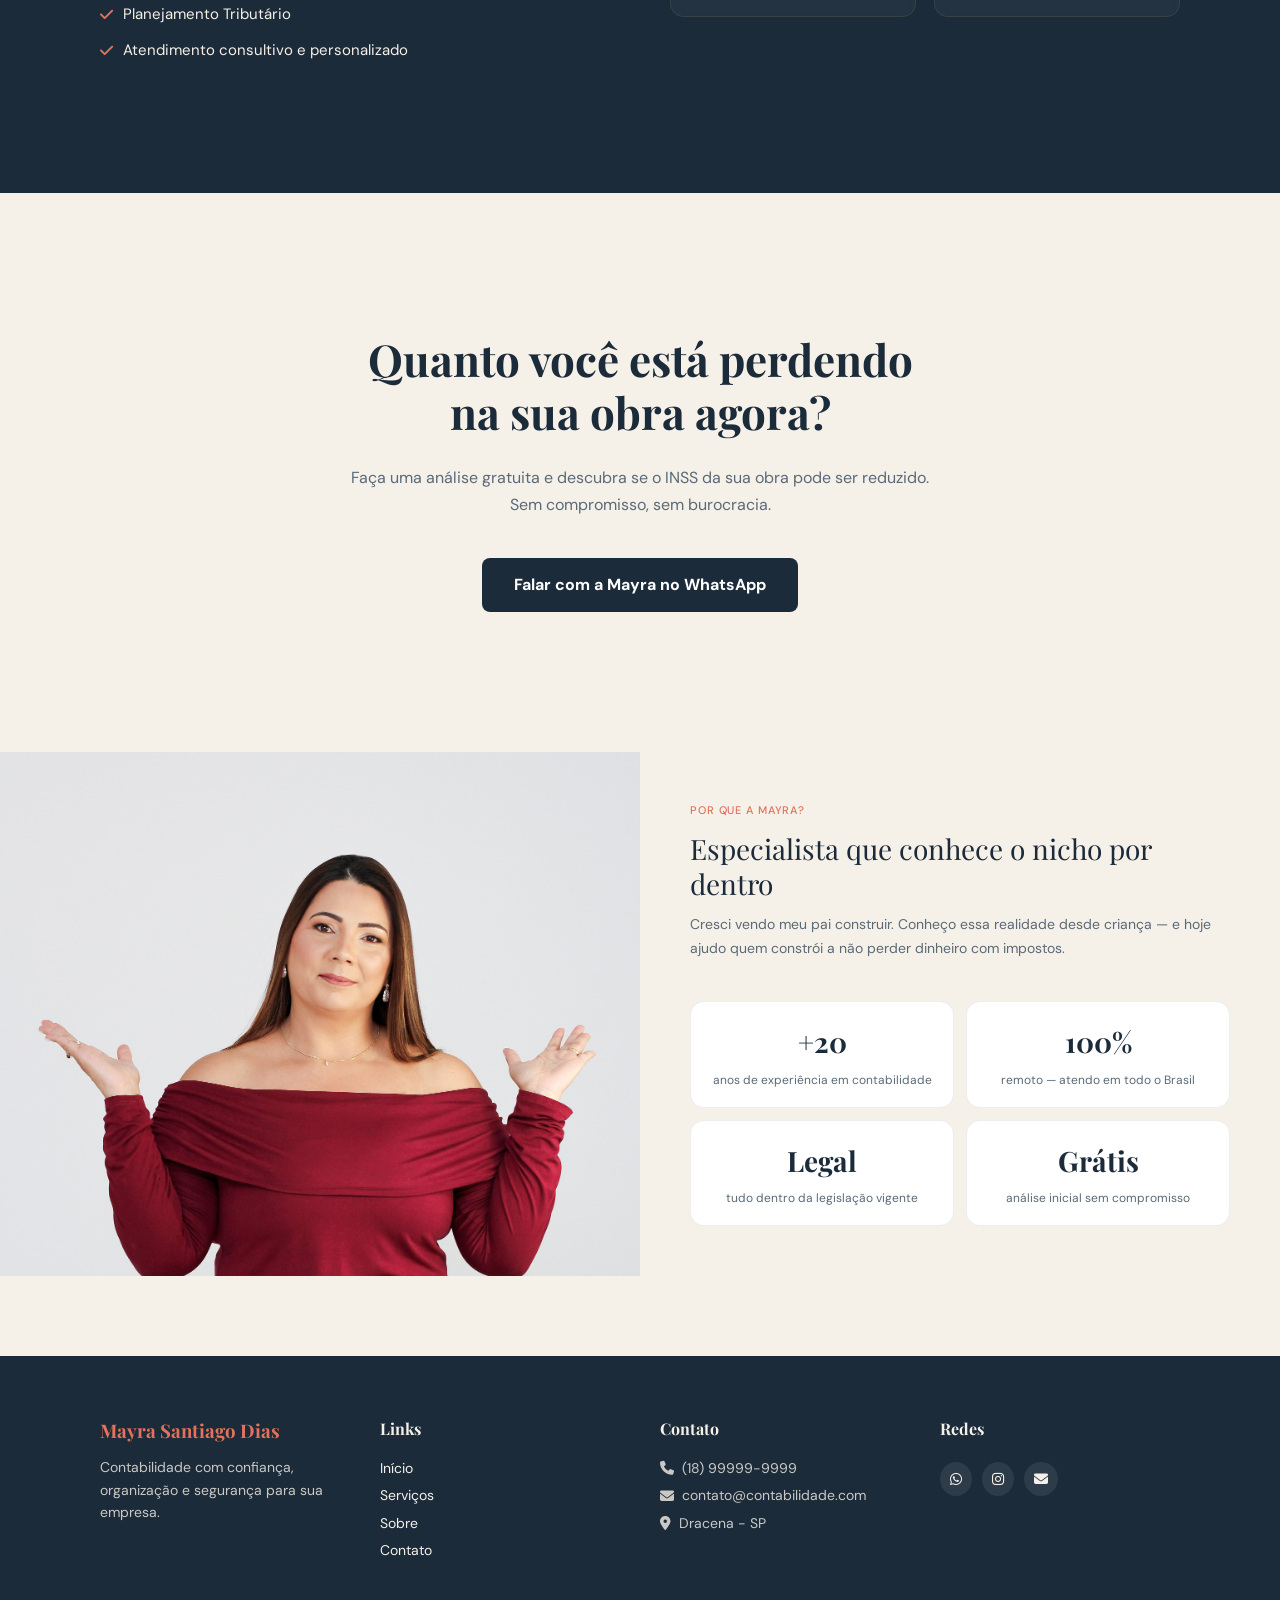
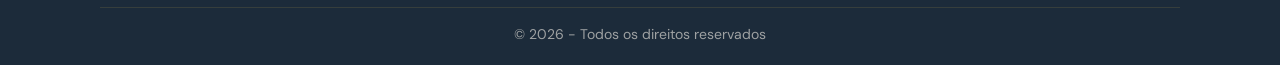
==== commit a44848d8: "Add files via upload" ====
--- a/index.html
+++ b/index.html
@@ -19,7 +19,7 @@
 <header class="header">
 
 <div class="logo">
-<img src="../imagens/logo.png.png" alt="Logo Mayra Santiago Dias">
+<img src="imagens/logo.png.png" alt="Logo Mayra Santiago Dias">
 <span>Mayra Santiago Dias</span>
 </div>
 
@@ -90,7 +90,7 @@
         <div class="servico-card esquerda">
 
             <div class="servico-img">
-                <img src="../imagens/cont1.jpg" alt="">
+                <img src="imagens/cont1.jpg" alt="">
             </div>
 
             <div class="servico-texto">
@@ -108,7 +108,7 @@
         <div class="servico-card direita">
 
             <div class="servico-img">
-                <img src="../imagens/cont2.jpg" alt="">
+                <img src="imagens/cont2.jpg" alt="">
             </div>
 
             <div class="servico-texto">
@@ -126,7 +126,7 @@
         <div class="servico-card esquerda">
 
             <div class="servico-img">
-                <img src="cont3.jpg" alt="">
+                <img src="imagens/cont3.jpg" alt="">
             </div>
 
             <div class="servico-texto">
@@ -315,4 +315,4 @@
 <script src="script.js"></script>
 
 </body>
-</html>
+</html>
--- a/style.css
+++ b/style.css
@@ -125,7 +125,7 @@
 color:var(--cream);
 background:
 linear-gradient(90deg, rgba(28,43,58,0.96) 35%, rgba(28,43,58,0.55) 62%, rgba(28,43,58,0.15) 100%),
-url("../imagens/tia3.jpg");
+url("imagens/tia3.jpg");
 background-position:right 20%;
 background-repeat:no-repeat;
 background-size:cover;
@@ -653,7 +653,7 @@
 /* IMAGEM */
 
 .trust-image {
-  background: url("../imagens/tia4.jpg");
+  background: url("imagens/tia4.jpg");
   background-size: cover;
   background-position: center 30%;
 }
@@ -1026,7 +1026,7 @@
 /* RETÂNGULO */
 
 .servico-texto{
-    background:#E2B649;
+    background:#c9a84c;
     border-radius:30px;
     padding:50px 50px 50px 260px;
     width:75%;
@@ -1116,4 +1116,24 @@
         margin:0;
     }
 
-}+}
+
+/* ANIMAÇÃO DOS SERVIÇOS */
+
+.servico-card{
+    opacity: 0;
+    transition: all 0.8s ease;
+}
+
+.servico-card.esquerda{
+    transform: translateX(-120px);
+}
+
+.servico-card.direita{
+    transform: translateX(120px);
+}
+
+.servico-card.show{
+    opacity: 1;
+    transform: translateX(0);
+}
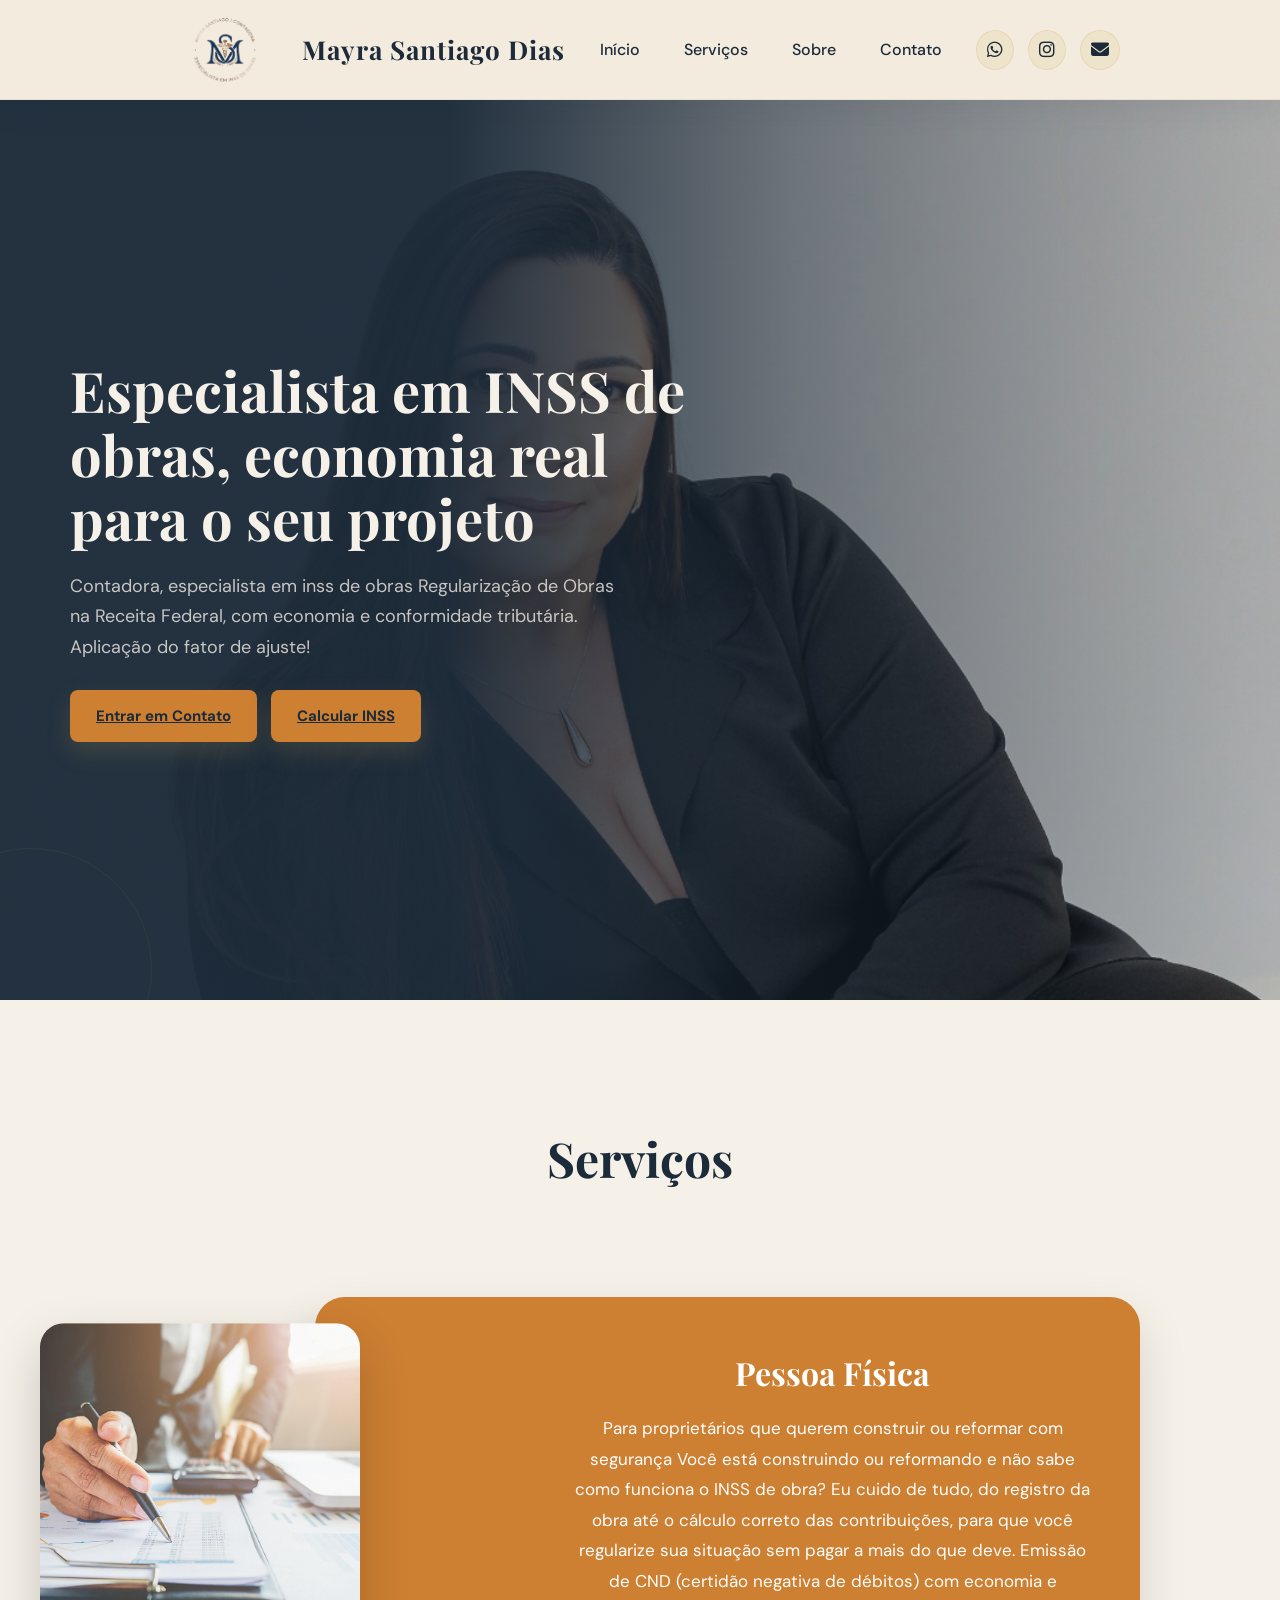
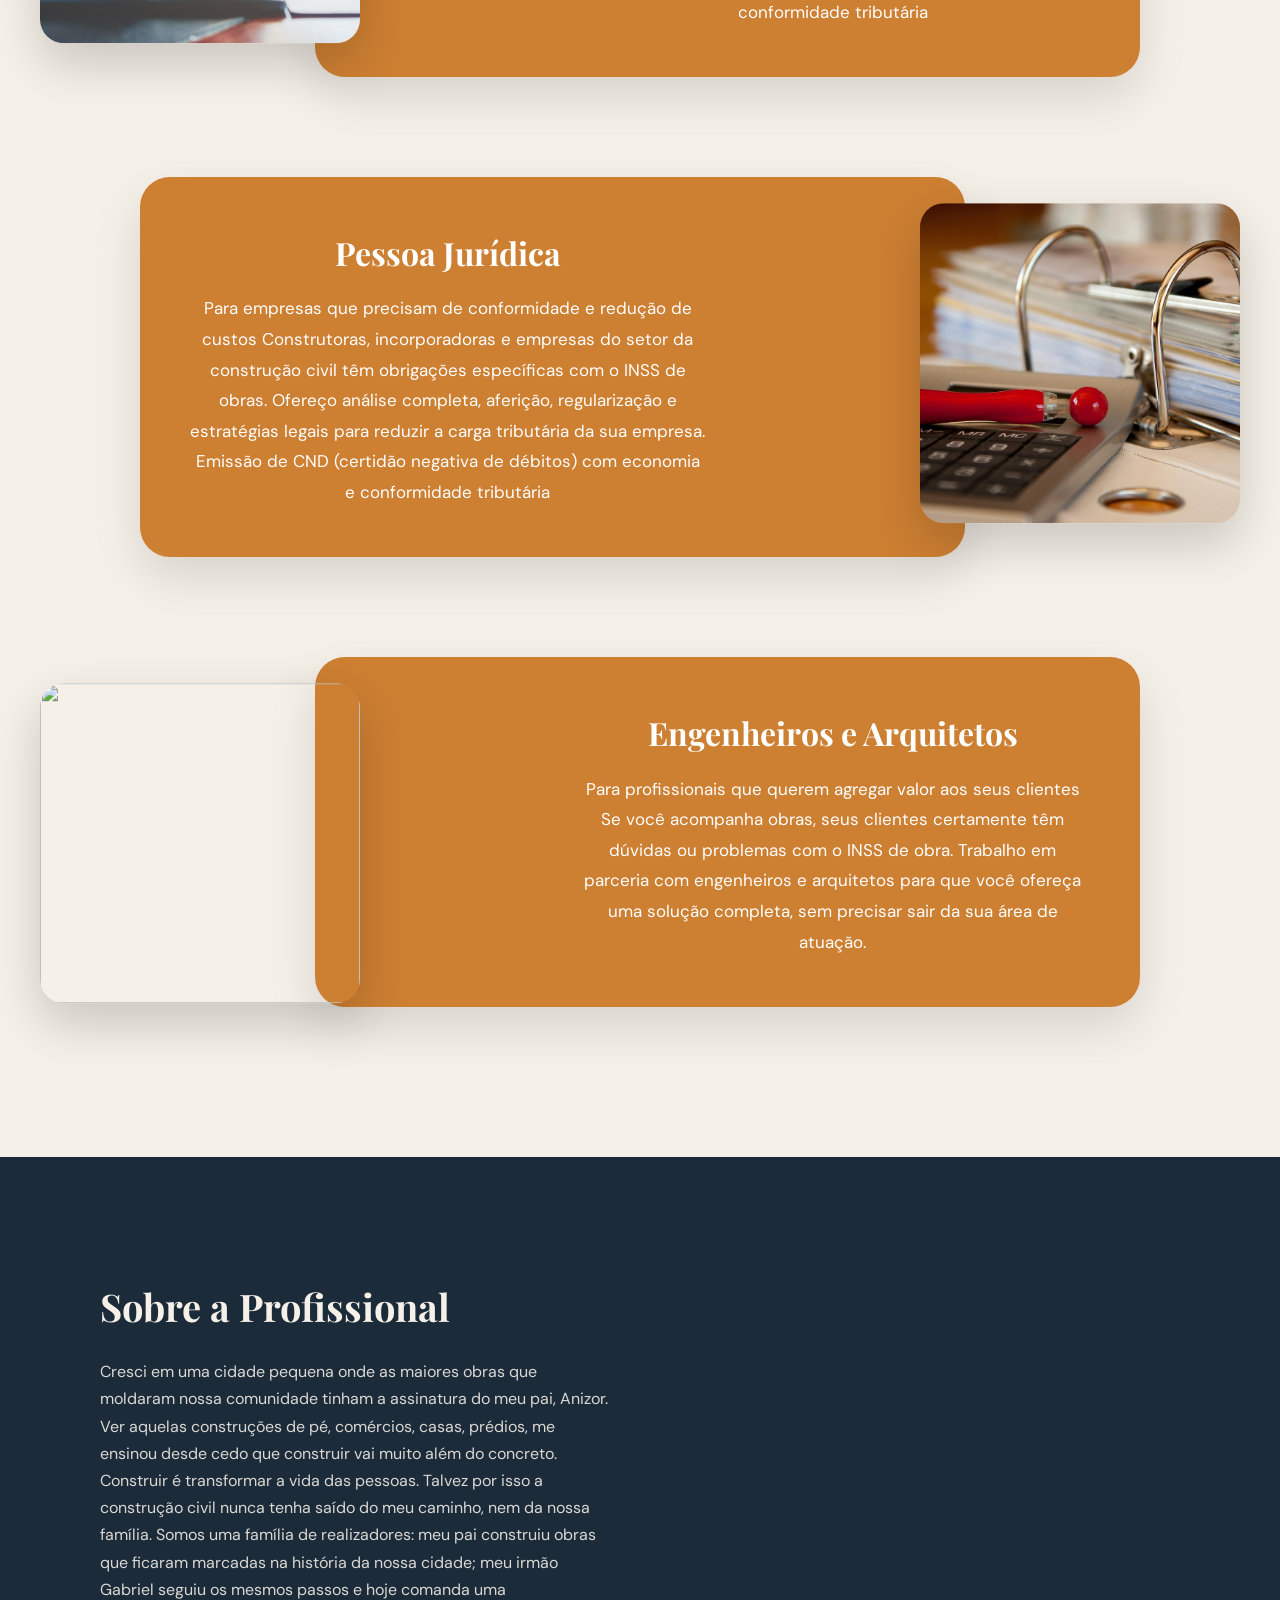
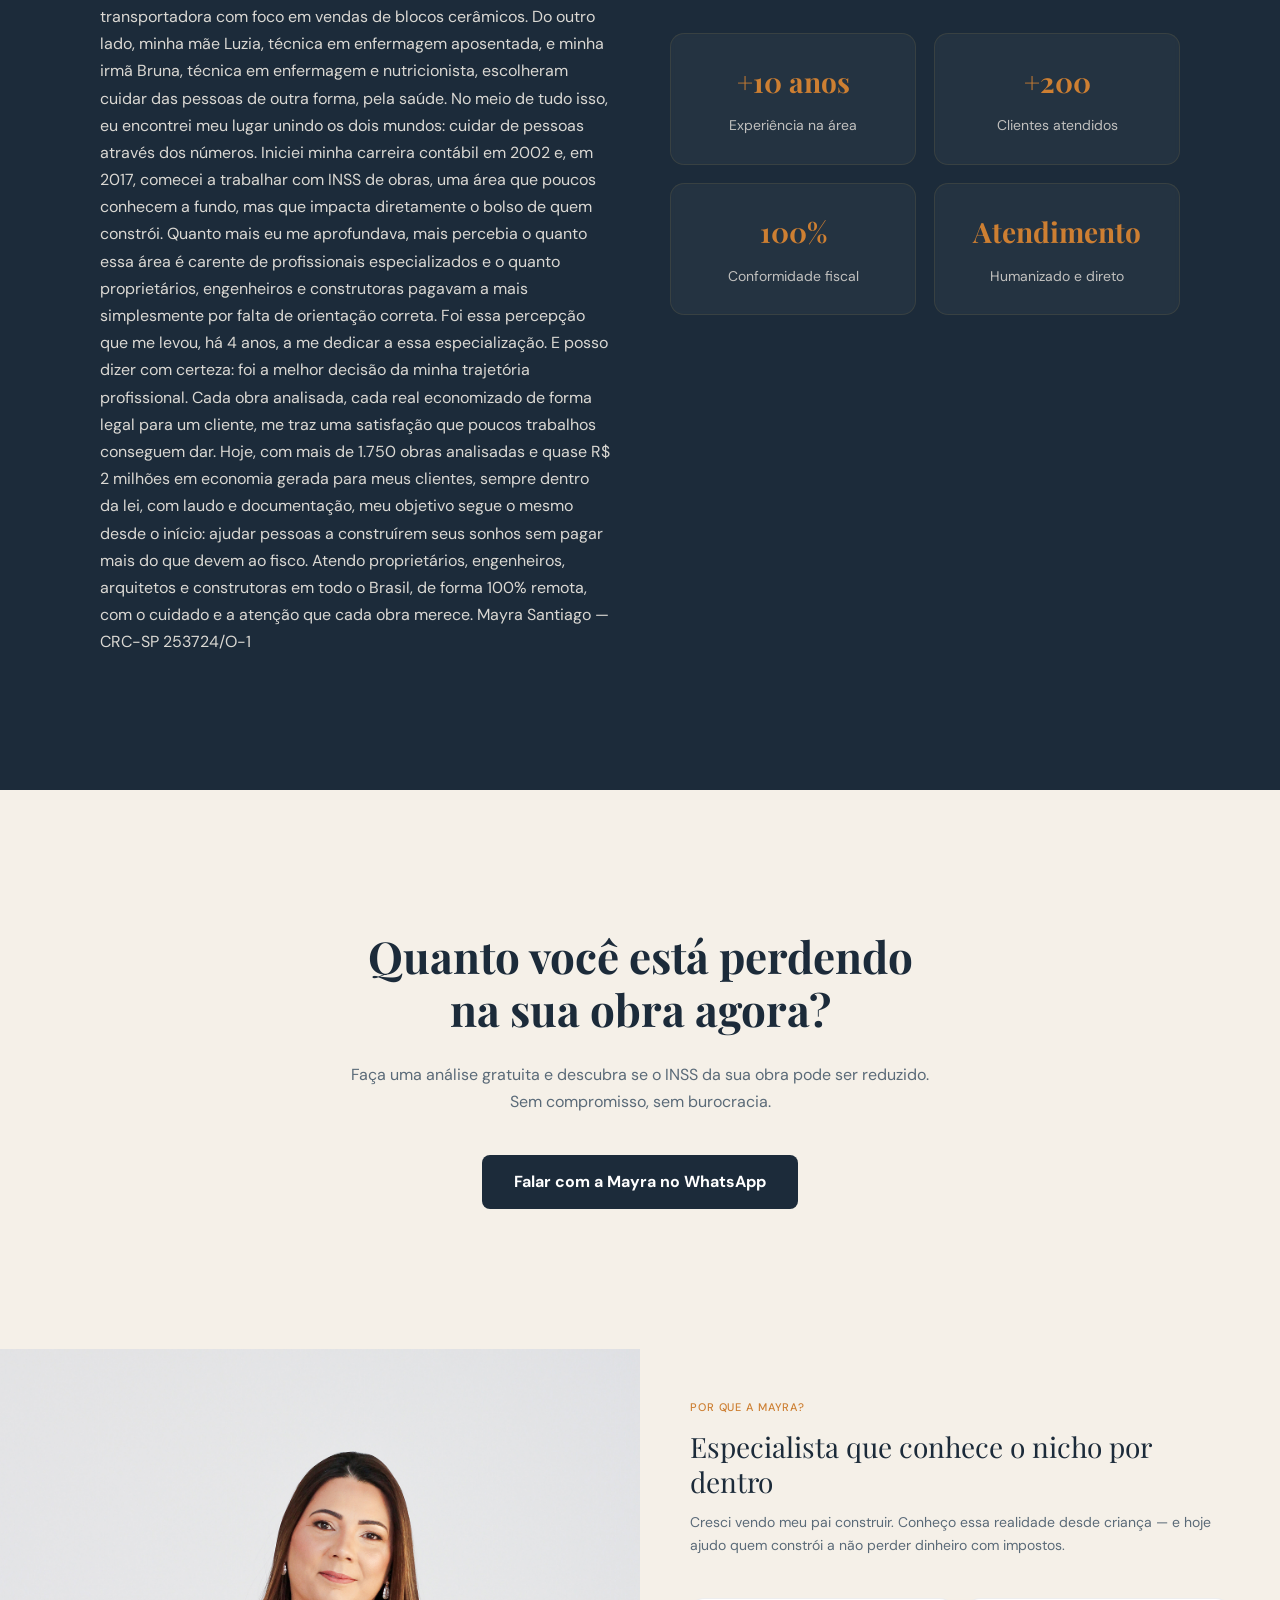
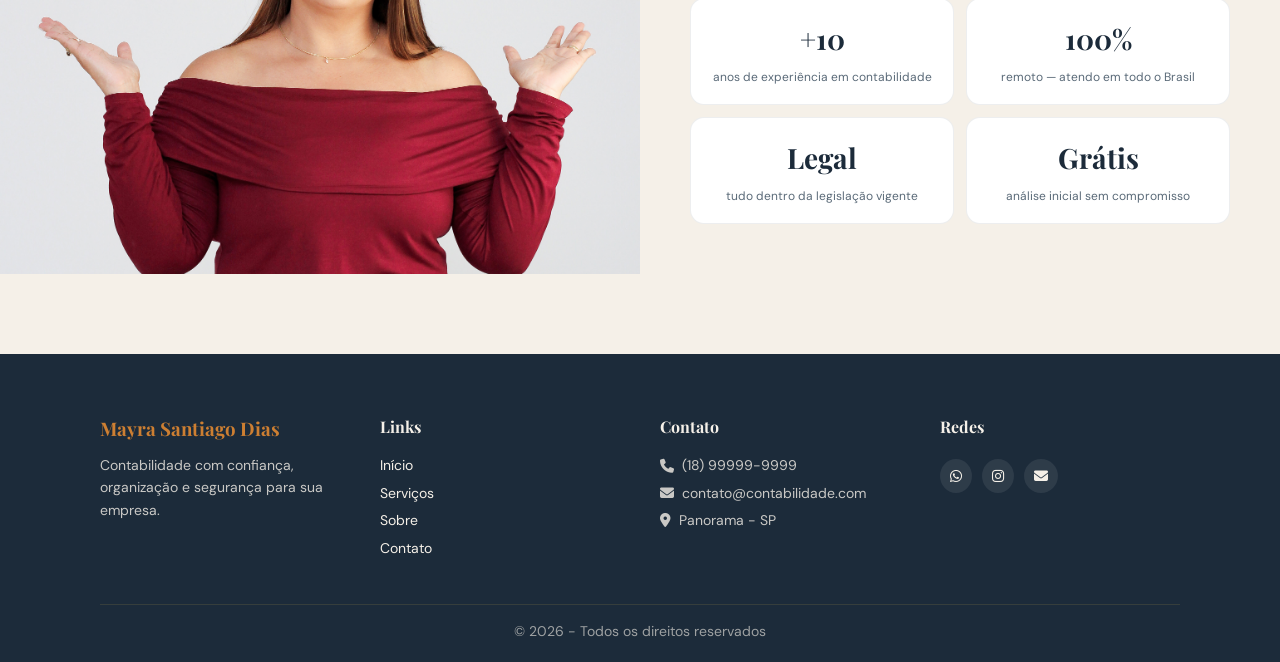
==== commit 73285669: "Add files via upload" ====
--- a/index.html
+++ b/index.html
@@ -152,30 +152,27 @@
 <div class="sobre-texto">
 <h2>Sobre a Profissional</h2>
 
-<p class="sobre-destaque">
-Especialista em Regularização de Obras e INSS, atuando com foco em
-economia tributária e segurança fiscal.
+
+
+<p>
+Cresci em uma cidade pequena onde as maiores obras que moldaram nossa comunidade tinham a assinatura do meu pai, Anizor. Ver aquelas construções de pé, comércios, casas, prédios, me ensinou desde cedo que construir vai muito além do concreto. Construir é transformar a vida das pessoas.
+Talvez por isso a construção civil nunca tenha saído do meu caminho, nem da nossa família.
+Somos uma família de realizadores: meu pai construiu obras que ficaram marcadas na história da nossa cidade; meu irmão Gabriel seguiu os mesmos passos e hoje comanda uma transportadora com foco em vendas de blocos cerâmicos. Do outro lado, minha mãe Luzia, técnica em enfermagem aposentada, e minha irmã Bruna, técnica em enfermagem e nutricionista, escolheram cuidar das pessoas de outra forma, pela saúde. No meio de tudo isso, eu encontrei meu lugar unindo os dois mundos: cuidar de pessoas através dos números.
+Iniciei minha carreira contábil em 2002 e, em 2017, comecei a trabalhar com INSS de obras, uma área que poucos conhecem a fundo, mas que impacta diretamente o bolso de quem constrói. Quanto mais eu me aprofundava, mais percebia o quanto essa área é carente de profissionais especializados e o quanto proprietários, engenheiros e construtoras pagavam a mais simplesmente por falta de orientação correta.
+Foi essa percepção que me levou, há 4 anos, a me dedicar a essa especialização. E posso dizer com certeza: foi a melhor decisão da minha trajetória profissional. Cada obra analisada, cada real economizado de forma legal para um cliente, me traz uma satisfação que poucos trabalhos conseguem dar.
+Hoje, com mais de 1.750 obras analisadas e quase R$ 2 milhões em economia gerada para meus clientes, sempre dentro da lei, com laudo e documentação, meu objetivo segue o mesmo desde o início: ajudar pessoas a construírem seus sonhos sem pagar mais do que devem ao fisco.
+Atendo proprietários, engenheiros, arquitetos e construtoras em todo o Brasil, de forma 100% remota, com o cuidado e a atenção que cada obra merece.
+Mayra Santiago — CRC-SP 253724/O-1
 </p>
 
-<p>
-Com atendimento personalizado, ofereço soluções estratégicas
-para pessoas físicas e jurídicas que buscam organização,
-redução de riscos e conformidade com a Receita Federal.
-</p>
-
-<div class="sobre-lista">
-<p><i class="fa-solid fa-check"></i> Regularização de Obras na Receita Federal</p>
-<p><i class="fa-solid fa-check"></i> Aplicação de Fator de Ajuste</p>
-<p><i class="fa-solid fa-check"></i> Planejamento Tributário</p>
-<p><i class="fa-solid fa-check"></i> Atendimento consultivo e personalizado</p>
-</div>
+
 
 </div>
 
 <div class="sobre-dados">
 
 <div class="dado">
-<h3>+5 anos</h3>
+<h3>+10 anos</h3>
 <span>Experiência na área</span>
 </div>
 
@@ -236,7 +233,7 @@
 
       <div class="trust-grid">
         <div class="trust-card">
-          <div class="trust-num serif">+20</div>
+          <div class="trust-num serif">+10</div>
           <div class="trust-label">anos de experiência em contabilidade</div>
         </div>
 
@@ -282,7 +279,7 @@
 <h4>Contato</h4>
 <p><i class="fa-solid fa-phone"></i> (18) 99999-9999</p>
 <p><i class="fa-solid fa-envelope"></i> contato@contabilidade.com</p>
-<p><i class="fa-solid fa-location-dot"></i> Dracena - SP</p>
+<p><i class="fa-solid fa-location-dot"></i> Panorama - SP</p>
 </div>
 
 <div class="footer-col">
--- a/style.css
+++ b/style.css
@@ -9,7 +9,7 @@
 :root{
 --navy:#1C2B3A;
 --navy-2:#243344;
---gold:#E2725B;
+--gold:#cd7f32;
 --cream:#F5F0E8;
 --muted:#5A6A78;
 --white:#ffffff;
@@ -1026,7 +1026,7 @@
 /* RETÂNGULO */
 
 .servico-texto{
-    background:#c9a84c;
+    background:#cd7f32;
     border-radius:30px;
     padding:50px 50px 50px 260px;
     width:75%;
@@ -1118,6 +1118,7 @@
 
 }
 
+
 /* ANIMAÇÃO DOS SERVIÇOS */
 
 .servico-card{
@@ -1136,4 +1137,4 @@
 .servico-card.show{
     opacity: 1;
     transform: translateX(0);
-}
+}
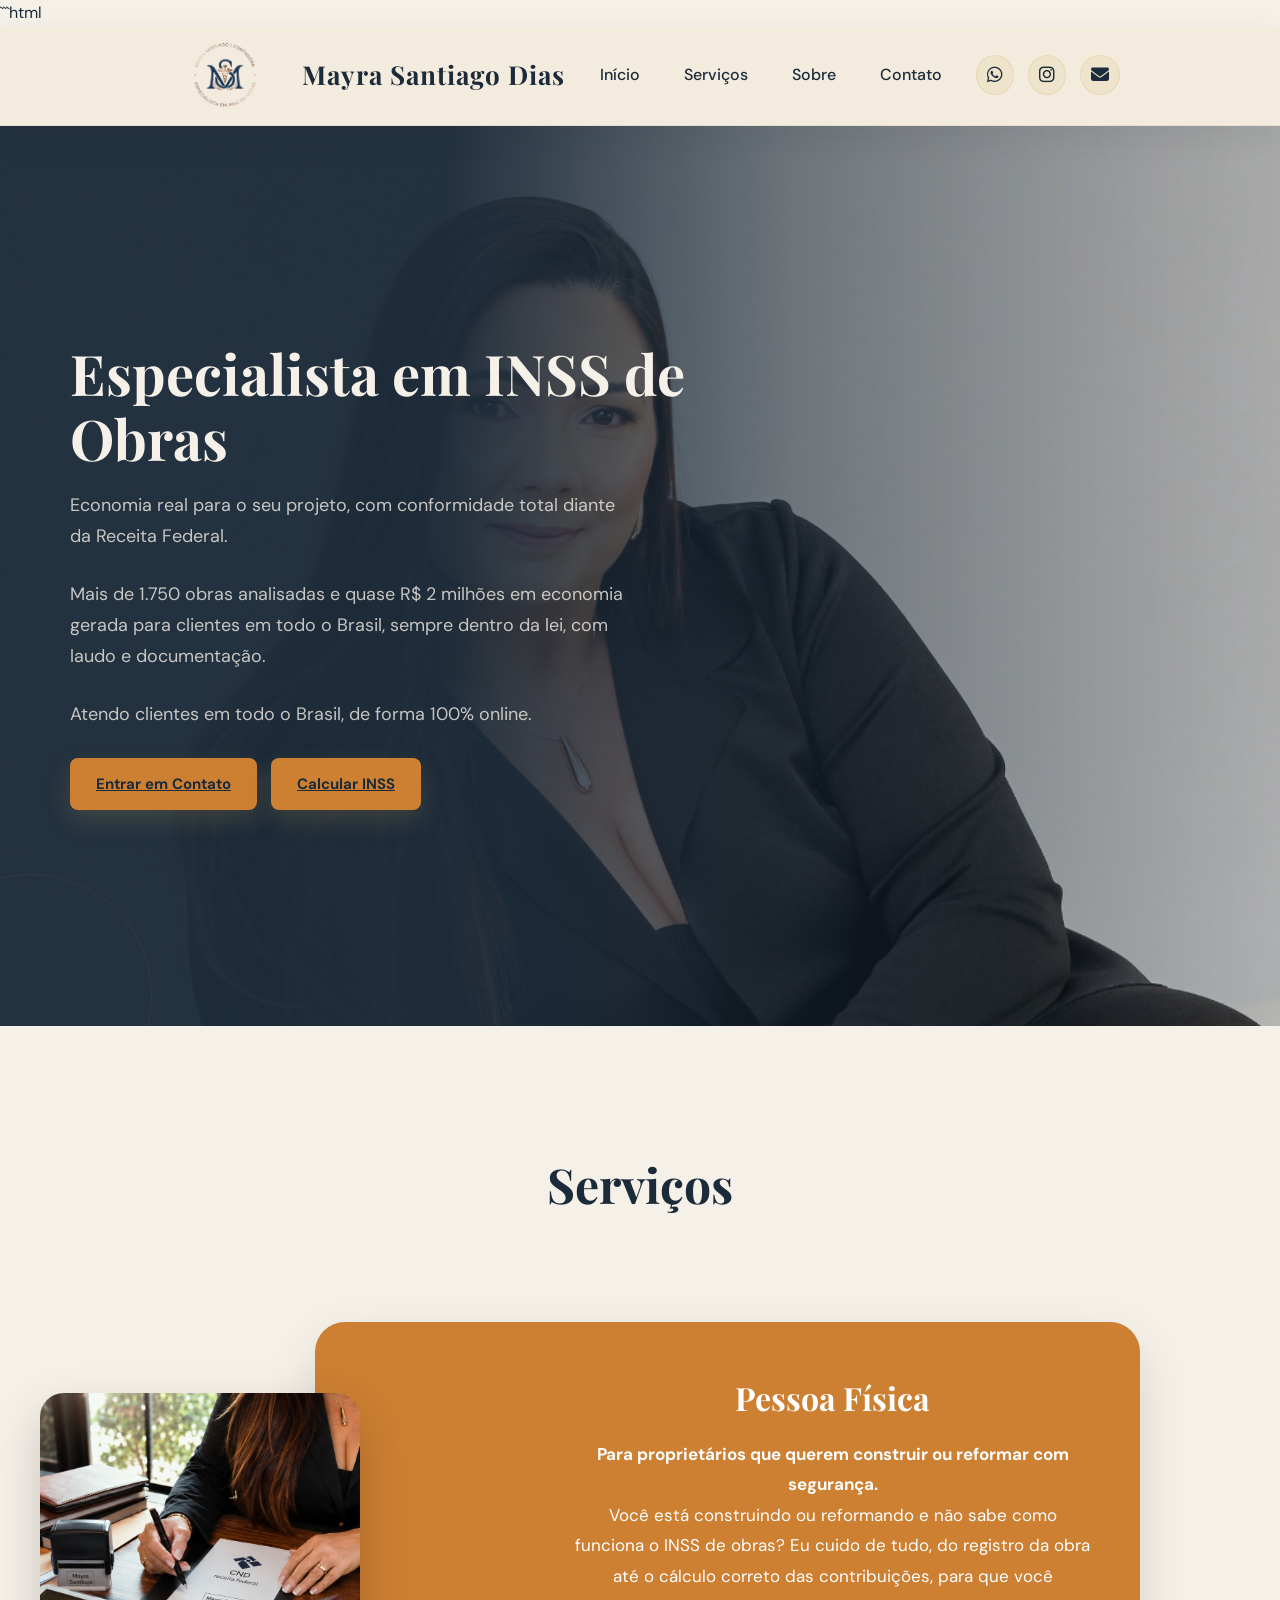
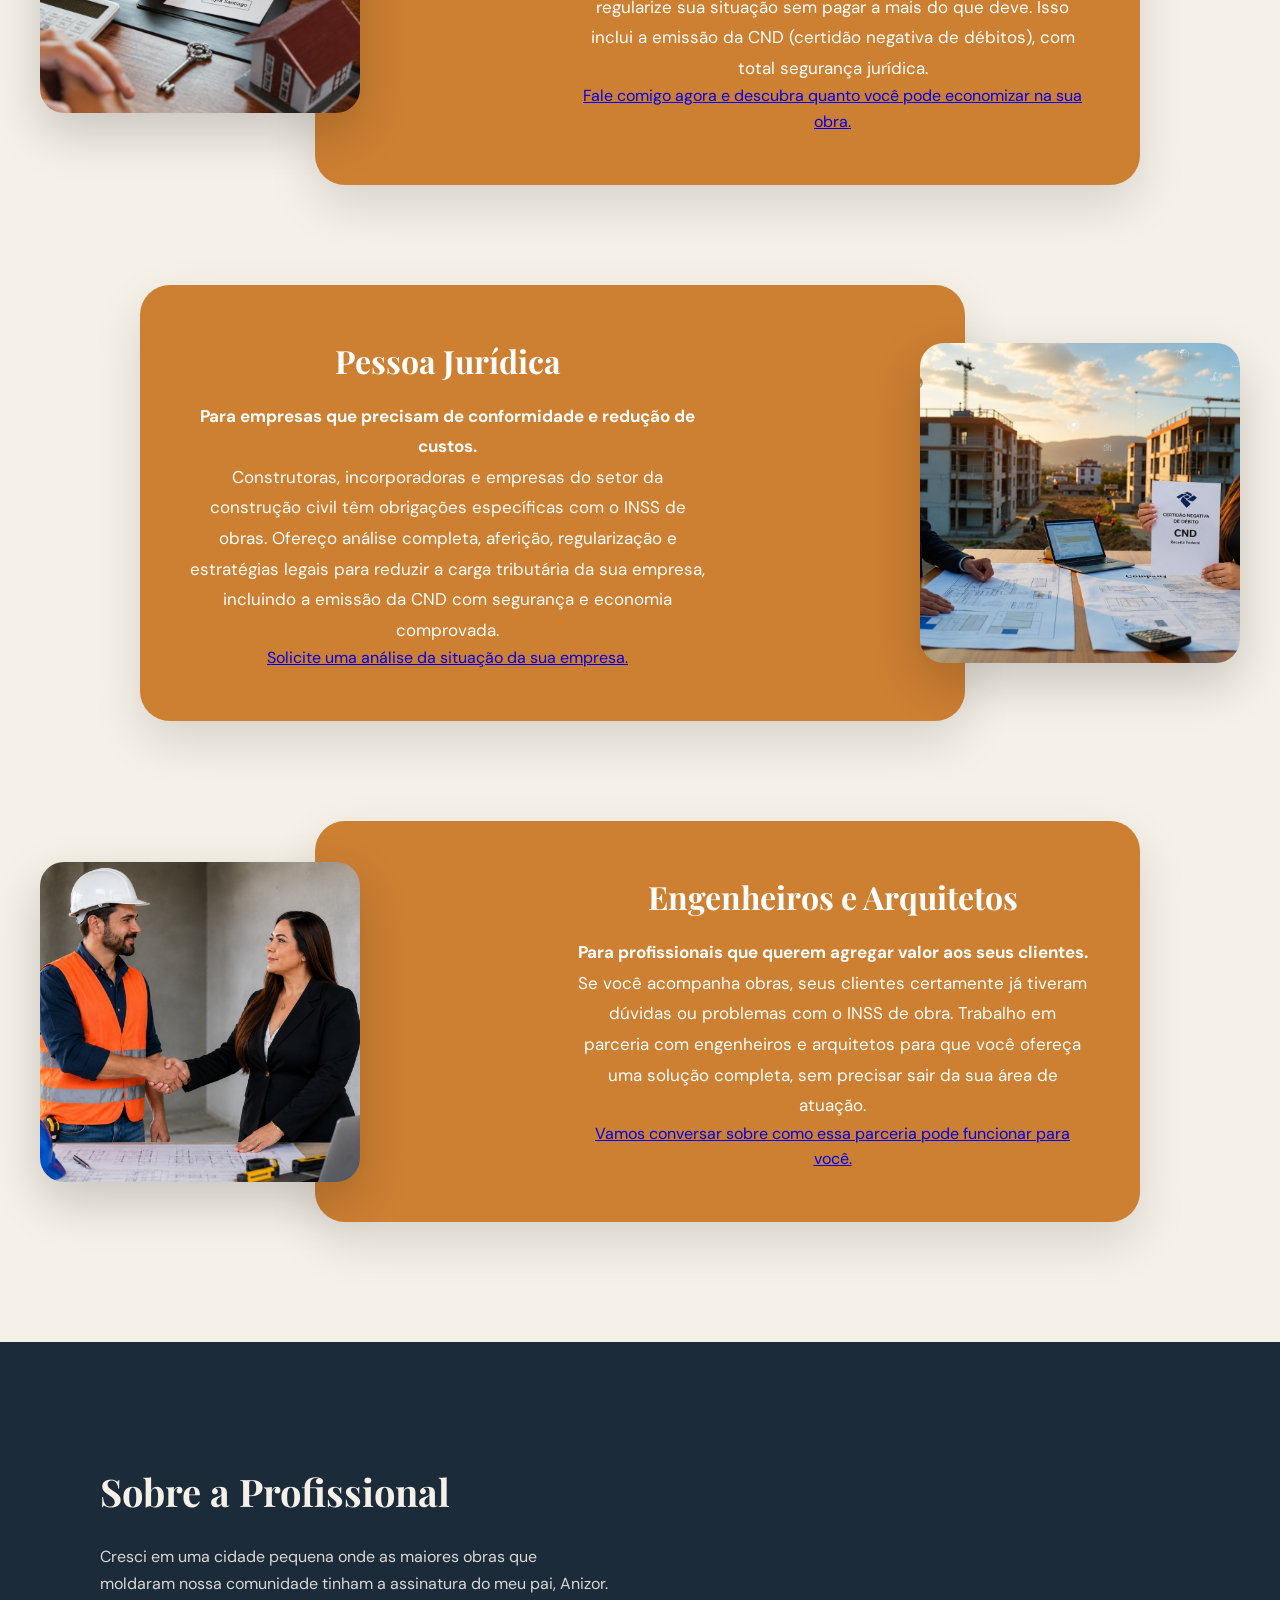
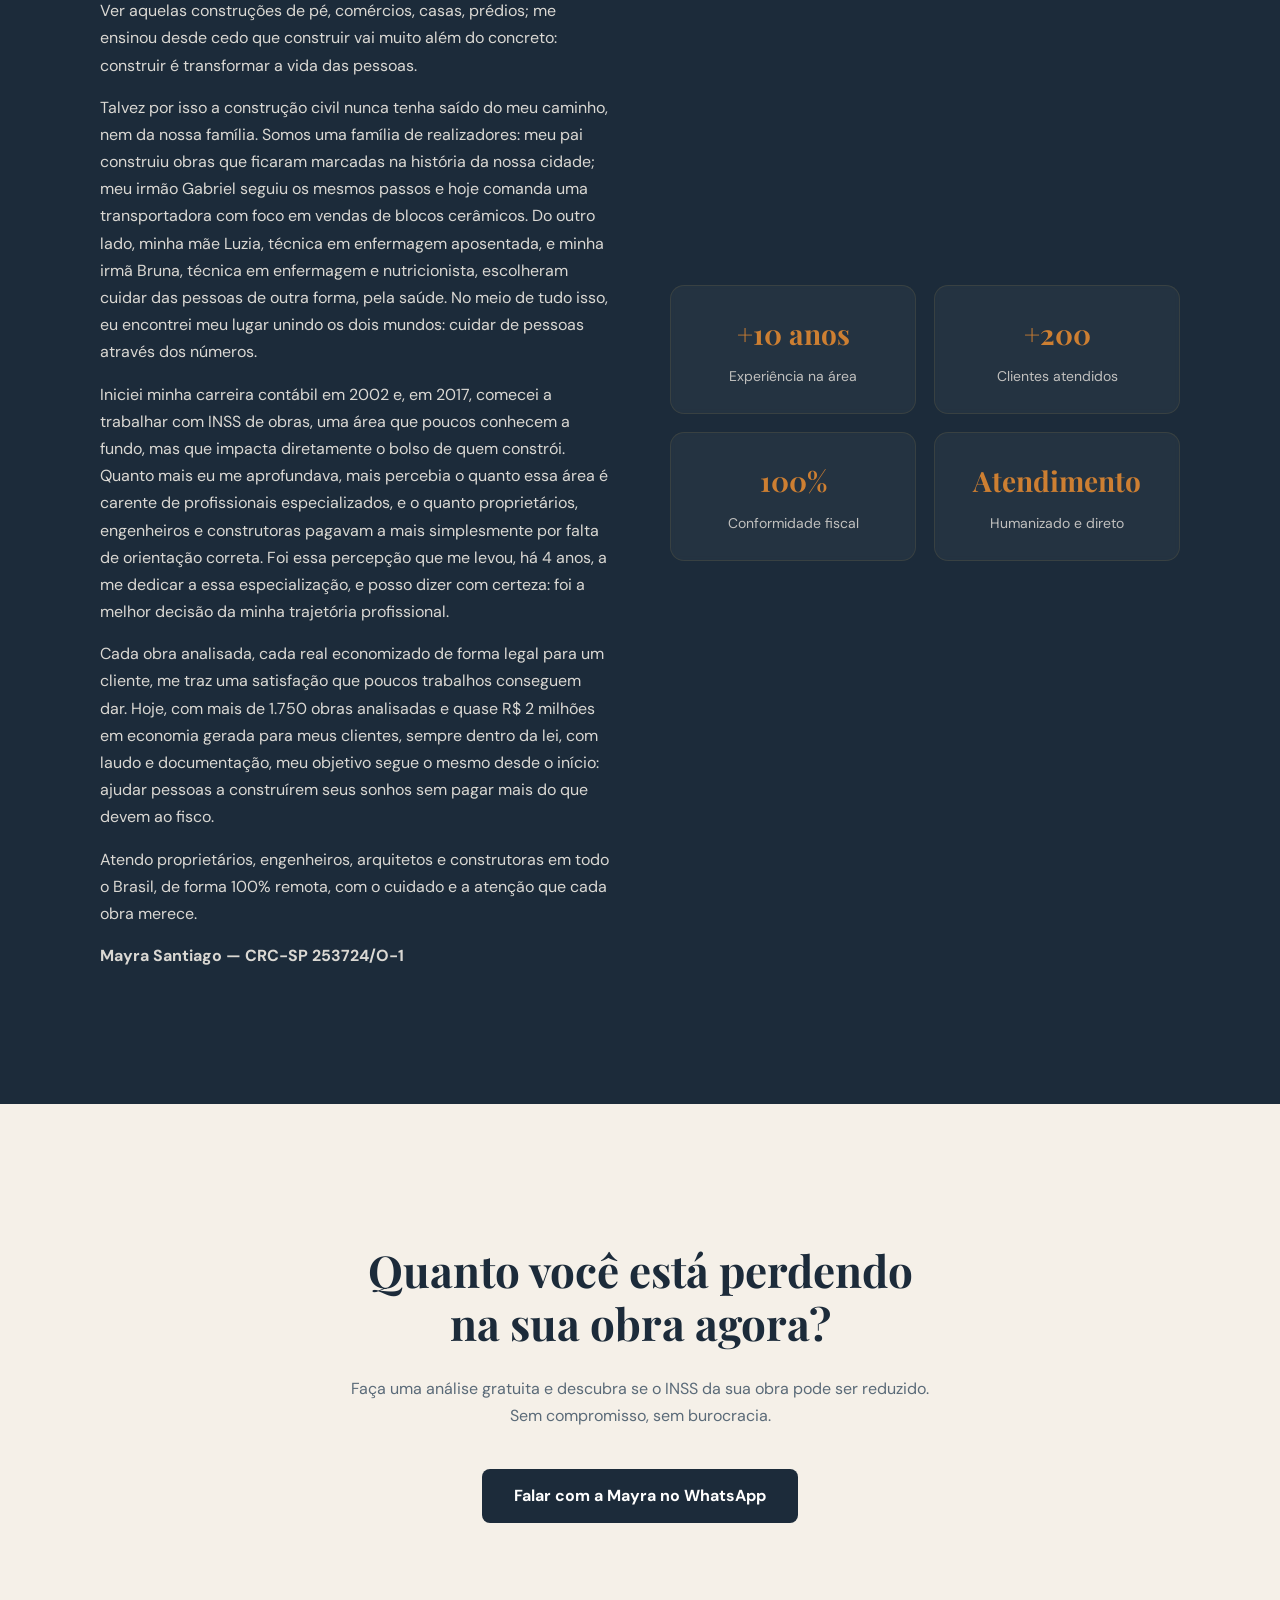
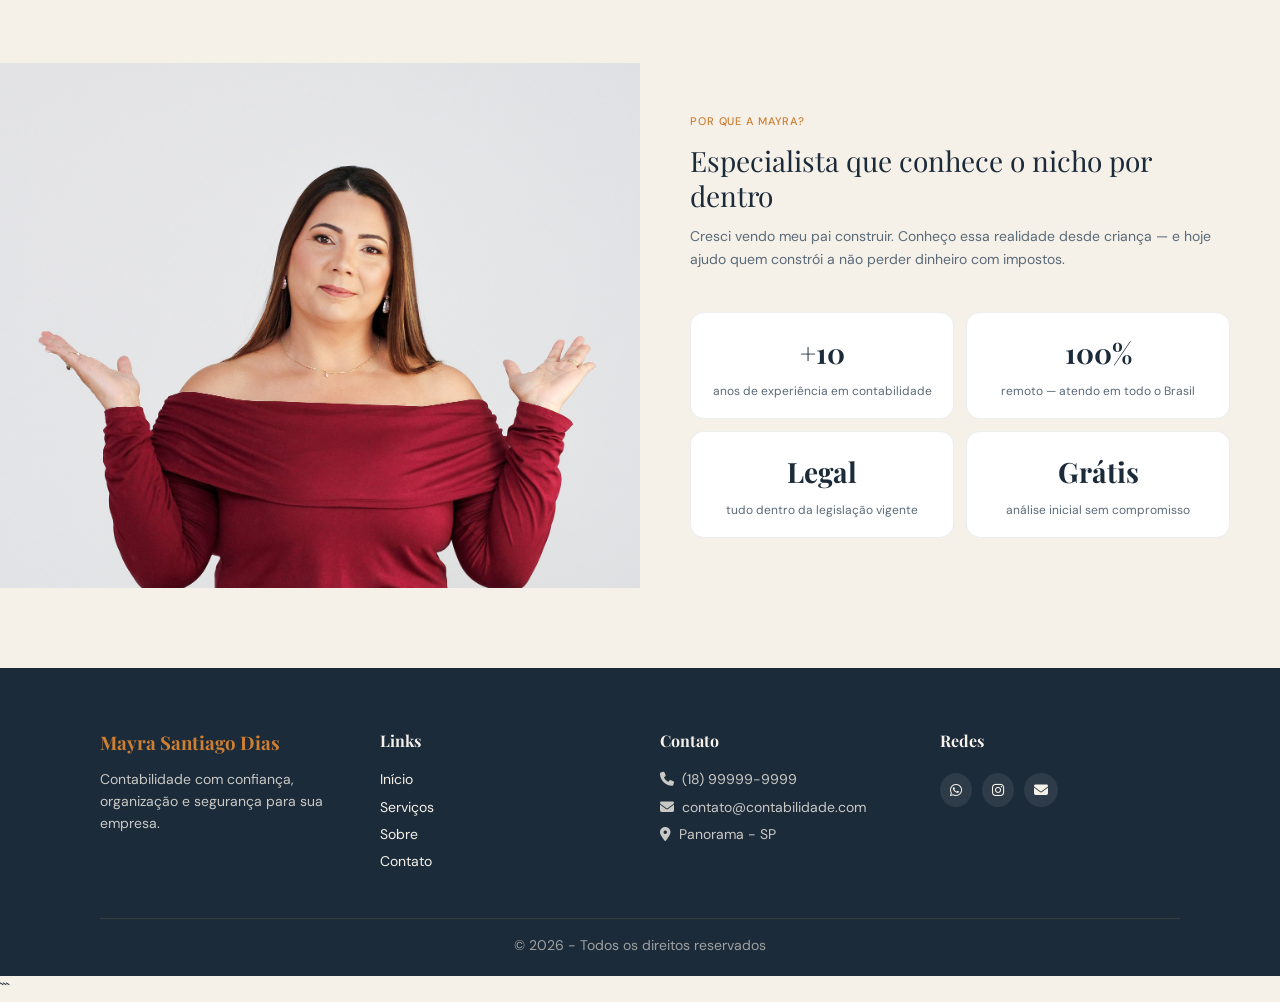
==== commit d22aeeab: "Add files via upload" ====
--- a/index.html
+++ b/index.html
@@ -1,3 +1,4 @@
+```html
 <!DOCTYPE html>
 <html lang="pt-br">
 <head>
@@ -9,8 +10,10 @@
 
 <link rel="stylesheet" href="style.css">
 
-<link rel="stylesheet"
-href="https://cdnjs.cloudflare.com/ajax/libs/font-awesome/6.5.0/css/all.min.css">
+<link
+    rel="stylesheet"
+    href="https://cdnjs.cloudflare.com/ajax/libs/font-awesome/6.5.0/css/all.min.css"
+>
 
 </head>
 
@@ -53,16 +56,20 @@
 
 <div class="hero-text">
 
-<h1>Especialista em INSS de obras,  economia real para o seu projeto</h1>
-
-<p>
-Contadora, especialista em inss de obras
-
-Regularização de Obras na Receita Federal, com economia e conformidade tributária.
-Aplicação do fator de ajuste!
-</p>
-
-<!-- 🔥 BOTÕES -->
+<h1>Especialista em INSS de Obras</h1>
+
+<p>
+Economia real para o seu projeto, com conformidade total diante da Receita Federal.
+</p>
+
+<p>
+Mais de 1.750 obras analisadas e quase R$ 2 milhões em economia gerada para clientes em todo o Brasil, sempre dentro da lei, com laudo e documentação.
+</p>
+
+<p>
+Atendo clientes em todo o Brasil, de forma 100% online.
+</p>
+
 <div class="hero-buttons">
 
 <a href="#contato" class="btn-contato">
@@ -82,65 +89,106 @@
 
 <section class="servicos" id="servicos">
 
-    <h2>Serviços</h2>
-
-    <div class="servicos-zigzag">
-
-        <!-- ITEM 1 -->
-        <div class="servico-card esquerda">
-
-            <div class="servico-img">
-                <img src="imagens/cont1.jpg" alt="">
-            </div>
-
-            <div class="servico-texto">
-                <h3>Pessoa Física</h3>
-
-                <p>
-                    Para proprietários que querem construir ou reformar com segurança
-Você está construindo ou reformando e não sabe como funciona o INSS de obra? Eu cuido de tudo, do registro da obra até o cálculo correto das contribuições, para que você regularize sua situação sem pagar a mais do que deve. Emissão de CND (certidão negativa de débitos) com economia e conformidade tributária
-                </p>
-            </div>
-
-        </div>
-
-        <!-- ITEM 2 -->
-        <div class="servico-card direita">
-
-            <div class="servico-img">
-                <img src="imagens/cont2.jpg" alt="">
-            </div>
-
-            <div class="servico-texto">
-                <h3>Pessoa Jurídica</h3>
-
-                <p>
-                    Para empresas que precisam de conformidade e redução de custos
-Construtoras, incorporadoras e empresas do setor da construção civil têm obrigações específicas com o INSS de obras. Ofereço análise completa, aferição, regularização e estratégias legais para reduzir a carga tributária da sua empresa. Emissão de CND (certidão negativa de débitos) com economia e conformidade tributária
-                </p>
-            </div>
-
-        </div>
-
-        <!-- ITEM 3 -->
-        <div class="servico-card esquerda">
-
-            <div class="servico-img">
-                <img src="imagens/cont3.jpg" alt="">
-            </div>
-
-            <div class="servico-texto">
-                <h3>Engenheiros e Arquitetos</h3>
-
-                <p>
-                    Para profissionais que querem agregar valor aos seus clientes
-Se você acompanha obras, seus clientes certamente têm dúvidas ou problemas  com o INSS de obra. Trabalho em parceria com engenheiros e arquitetos para que você ofereça uma solução completa, sem precisar sair da sua área de atuação.
-                </p>
-            </div>
-
-        </div>
-
-    </div>
+<h2>Serviços</h2>
+
+<div class="servicos-zigzag">
+
+<!-- PESSOA FÍSICA -->
+<div class="servico-card esquerda">
+
+<div class="servico-img">
+<img src="imagens/cont1.jpg" alt="Atendimento para pessoa física">
+</div>
+
+<div class="servico-texto">
+
+<h3>Pessoa Física</h3>
+
+<p>
+<strong>Para proprietários que querem construir ou reformar com segurança.</strong>
+</p>
+
+<p>
+Você está construindo ou reformando e não sabe como funciona o INSS de obras? Eu cuido de tudo, do registro da obra até o cálculo correto das contribuições, para que você regularize sua situação sem pagar a mais do que deve. Isso inclui a emissão da CND (certidão negativa de débitos), com total segurança jurídica.
+</p>
+
+<a
+    href="https://wa.me/5518999999999"
+    target="_blank"
+    class="btn-servico"
+>
+Fale comigo agora e descubra quanto você pode economizar na sua obra.
+</a>
+
+</div>
+
+</div>
+
+
+<!-- PESSOA JURÍDICA -->
+<div class="servico-card direita">
+
+<div class="servico-img">
+<img src="imagens/cont2.jpg" alt="Atendimento para pessoa jurídica">
+</div>
+
+<div class="servico-texto">
+
+<h3>Pessoa Jurídica</h3>
+
+<p>
+<strong>Para empresas que precisam de conformidade e redução de custos.</strong>
+</p>
+
+<p>
+Construtoras, incorporadoras e empresas do setor da construção civil têm obrigações específicas com o INSS de obras. Ofereço análise completa, aferição, regularização e estratégias legais para reduzir a carga tributária da sua empresa, incluindo a emissão da CND com segurança e economia comprovada.
+</p>
+
+<a
+    href="https://wa.me/5518999999999"
+    target="_blank"
+    class="btn-servico"
+>
+Solicite uma análise da situação da sua empresa.
+</a>
+
+</div>
+
+</div>
+
+
+<!-- ENGENHEIROS E ARQUITETOS -->
+<div class="servico-card esquerda">
+
+<div class="servico-img">
+<img src="imagens/cont3.jpg" alt="Parceria com engenheiros e arquitetos">
+</div>
+
+<div class="servico-texto">
+
+<h3>Engenheiros e Arquitetos</h3>
+
+<p>
+<strong>Para profissionais que querem agregar valor aos seus clientes.</strong>
+</p>
+
+<p>
+Se você acompanha obras, seus clientes certamente já tiveram dúvidas ou problemas com o INSS de obra. Trabalho em parceria com engenheiros e arquitetos para que você ofereça uma solução completa, sem precisar sair da sua área de atuação.
+</p>
+
+<a
+    href="https://wa.me/5518999999999"
+    target="_blank"
+    class="btn-servico"
+>
+Vamos conversar sobre como essa parceria pode funcionar para você.
+</a>
+
+</div>
+
+</div>
+
+</div>
 
 </section>
 
@@ -150,24 +198,35 @@
 <div class="sobre-container">
 
 <div class="sobre-texto">
+
 <h2>Sobre a Profissional</h2>
 
-
-
-<p>
-Cresci em uma cidade pequena onde as maiores obras que moldaram nossa comunidade tinham a assinatura do meu pai, Anizor. Ver aquelas construções de pé, comércios, casas, prédios, me ensinou desde cedo que construir vai muito além do concreto. Construir é transformar a vida das pessoas.
-Talvez por isso a construção civil nunca tenha saído do meu caminho, nem da nossa família.
-Somos uma família de realizadores: meu pai construiu obras que ficaram marcadas na história da nossa cidade; meu irmão Gabriel seguiu os mesmos passos e hoje comanda uma transportadora com foco em vendas de blocos cerâmicos. Do outro lado, minha mãe Luzia, técnica em enfermagem aposentada, e minha irmã Bruna, técnica em enfermagem e nutricionista, escolheram cuidar das pessoas de outra forma, pela saúde. No meio de tudo isso, eu encontrei meu lugar unindo os dois mundos: cuidar de pessoas através dos números.
-Iniciei minha carreira contábil em 2002 e, em 2017, comecei a trabalhar com INSS de obras, uma área que poucos conhecem a fundo, mas que impacta diretamente o bolso de quem constrói. Quanto mais eu me aprofundava, mais percebia o quanto essa área é carente de profissionais especializados e o quanto proprietários, engenheiros e construtoras pagavam a mais simplesmente por falta de orientação correta.
-Foi essa percepção que me levou, há 4 anos, a me dedicar a essa especialização. E posso dizer com certeza: foi a melhor decisão da minha trajetória profissional. Cada obra analisada, cada real economizado de forma legal para um cliente, me traz uma satisfação que poucos trabalhos conseguem dar.
-Hoje, com mais de 1.750 obras analisadas e quase R$ 2 milhões em economia gerada para meus clientes, sempre dentro da lei, com laudo e documentação, meu objetivo segue o mesmo desde o início: ajudar pessoas a construírem seus sonhos sem pagar mais do que devem ao fisco.
+<p>
+Cresci em uma cidade pequena onde as maiores obras que moldaram nossa comunidade tinham a assinatura do meu pai, Anizor. Ver aquelas construções de pé, comércios, casas, prédios; me ensinou desde cedo que construir vai muito além do concreto: construir é transformar a vida das pessoas.
+</p>
+
+<p>
+Talvez por isso a construção civil nunca tenha saído do meu caminho, nem da nossa família. Somos uma família de realizadores: meu pai construiu obras que ficaram marcadas na história da nossa cidade; meu irmão Gabriel seguiu os mesmos passos e hoje comanda uma transportadora com foco em vendas de blocos cerâmicos. Do outro lado, minha mãe Luzia, técnica em enfermagem aposentada, e minha irmã Bruna, técnica em enfermagem e nutricionista, escolheram cuidar das pessoas de outra forma, pela saúde. No meio de tudo isso, eu encontrei meu lugar unindo os dois mundos: cuidar de pessoas através dos números.
+</p>
+
+<p>
+Iniciei minha carreira contábil em 2002 e, em 2017, comecei a trabalhar com INSS de obras, uma área que poucos conhecem a fundo, mas que impacta diretamente o bolso de quem constrói. Quanto mais eu me aprofundava, mais percebia o quanto essa área é carente de profissionais especializados, e o quanto proprietários, engenheiros e construtoras pagavam a mais simplesmente por falta de orientação correta. Foi essa percepção que me levou, há 4 anos, a me dedicar a essa especialização, e posso dizer com certeza: foi a melhor decisão da minha trajetória profissional.
+</p>
+
+<p>
+Cada obra analisada, cada real economizado de forma legal para um cliente, me traz uma satisfação que poucos trabalhos conseguem dar. Hoje, com mais de 1.750 obras analisadas e quase R$ 2 milhões em economia gerada para meus clientes, sempre dentro da lei, com laudo e documentação, meu objetivo segue o mesmo desde o início: ajudar pessoas a construírem seus sonhos sem pagar mais do que devem ao fisco.
+</p>
+
+<p>
 Atendo proprietários, engenheiros, arquitetos e construtoras em todo o Brasil, de forma 100% remota, com o cuidado e a atenção que cada obra merece.
-Mayra Santiago — CRC-SP 253724/O-1
-</p>
-
-
-
-</div>
+</p>
+
+<p>
+<strong>Mayra Santiago — CRC-SP 253724/O-1</strong>
+</p>
+
+</div>
+
 
 <div class="sobre-dados">
 
@@ -207,54 +266,64 @@
 Sem compromisso, sem burocracia.
 </p>
 
-<a 
-href="https://wa.me/5518999999999" 
-target="_blank"
-class="btn-whats-cta"
+<a
+    href="https://wa.me/5518999999999"
+    target="_blank"
+    class="btn-whats-cta"
 >
 Falar com a Mayra no WhatsApp
 </a>
 
 </section>
 
-<!-- CONFIANÇA -->
+
 <section class="trust">
-  <div class="trust-container">
-
-    <div class="trust-image"></div>
-
-    <div class="trust-content">
-      <div class="section-tag">Por que a Mayra?</div>
-      <div class="section-title">Especialista que conhece o nicho por dentro</div>
-      <div class="section-sub">
-        Cresci vendo meu pai construir. Conheço essa realidade desde criança — 
-        e hoje ajudo quem constrói a não perder dinheiro com impostos.
-      </div>
-
-      <div class="trust-grid">
-        <div class="trust-card">
-          <div class="trust-num serif">+10</div>
-          <div class="trust-label">anos de experiência em contabilidade</div>
-        </div>
-
-        <div class="trust-card">
-          <div class="trust-num serif">100%</div>
-          <div class="trust-label">remoto — atendo em todo o Brasil</div>
-        </div>
-
-        <div class="trust-card">
-          <div class="trust-num serif">Legal</div>
-          <div class="trust-label">tudo dentro da legislação vigente</div>
-        </div>
-
-        <div class="trust-card">
-          <div class="trust-num serif">Grátis</div>
-          <div class="trust-label">análise inicial sem compromisso</div>
-        </div>
-      </div>
-    </div>
-
-  </div>
+
+<div class="trust-container">
+
+<div class="trust-image"></div>
+
+<div class="trust-content">
+
+<div class="section-tag">Por que a Mayra?</div>
+
+<div class="section-title">
+Especialista que conhece o nicho por dentro
+</div>
+
+<div class="section-sub">
+Cresci vendo meu pai construir. Conheço essa realidade desde criança — 
+e hoje ajudo quem constrói a não perder dinheiro com impostos.
+</div>
+
+<div class="trust-grid">
+
+<div class="trust-card">
+<div class="trust-num serif">+10</div>
+<div class="trust-label">anos de experiência em contabilidade</div>
+</div>
+
+<div class="trust-card">
+<div class="trust-num serif">100%</div>
+<div class="trust-label">remoto — atendo em todo o Brasil</div>
+</div>
+
+<div class="trust-card">
+<div class="trust-num serif">Legal</div>
+<div class="trust-label">tudo dentro da legislação vigente</div>
+</div>
+
+<div class="trust-card">
+<div class="trust-num serif">Grátis</div>
+<div class="trust-label">análise inicial sem compromisso</div>
+</div>
+
+</div>
+
+</div>
+
+</div>
+
 </section>
 
 
@@ -263,27 +332,51 @@
 <div class="footer-container">
 
 <div class="footer-col">
+
 <h3>Mayra Santiago Dias</h3>
-<p>Contabilidade com confiança, organização e segurança para sua empresa.</p>
+
+<p>
+Contabilidade com confiança, organização e segurança para sua empresa.
+</p>
+
 </div>
 
 <div class="footer-col">
+
 <h4>Links</h4>
+
 <a href="#inicio">Início</a>
 <a href="#servicos">Serviços</a>
 <a href="#sobre">Sobre</a>
 <a href="#contato">Contato</a>
+
 </div>
 
 <div class="footer-col">
+
 <h4>Contato</h4>
-<p><i class="fa-solid fa-phone"></i> (18) 99999-9999</p>
-<p><i class="fa-solid fa-envelope"></i> contato@contabilidade.com</p>
-<p><i class="fa-solid fa-location-dot"></i> Panorama - SP</p>
+
+<p>
+<i class="fa-solid fa-phone"></i>
+(18) 99999-9999
+</p>
+
+<p>
+<i class="fa-solid fa-envelope"></i>
+contato@contabilidade.com
+</p>
+
+<p>
+<i class="fa-solid fa-location-dot"></i>
+Panorama - SP
+</p>
+
 </div>
 
 <div class="footer-col">
+
 <h4>Redes</h4>
+
 <div class="footer-icons">
 
 <a href="https://wa.me/5518999999999" target="_blank">
@@ -299,6 +392,7 @@
 </a>
 
 </div>
+
 </div>
 
 </div>
@@ -312,4 +406,5 @@
 <script src="script.js"></script>
 
 </body>
-</html>+</html>
+```
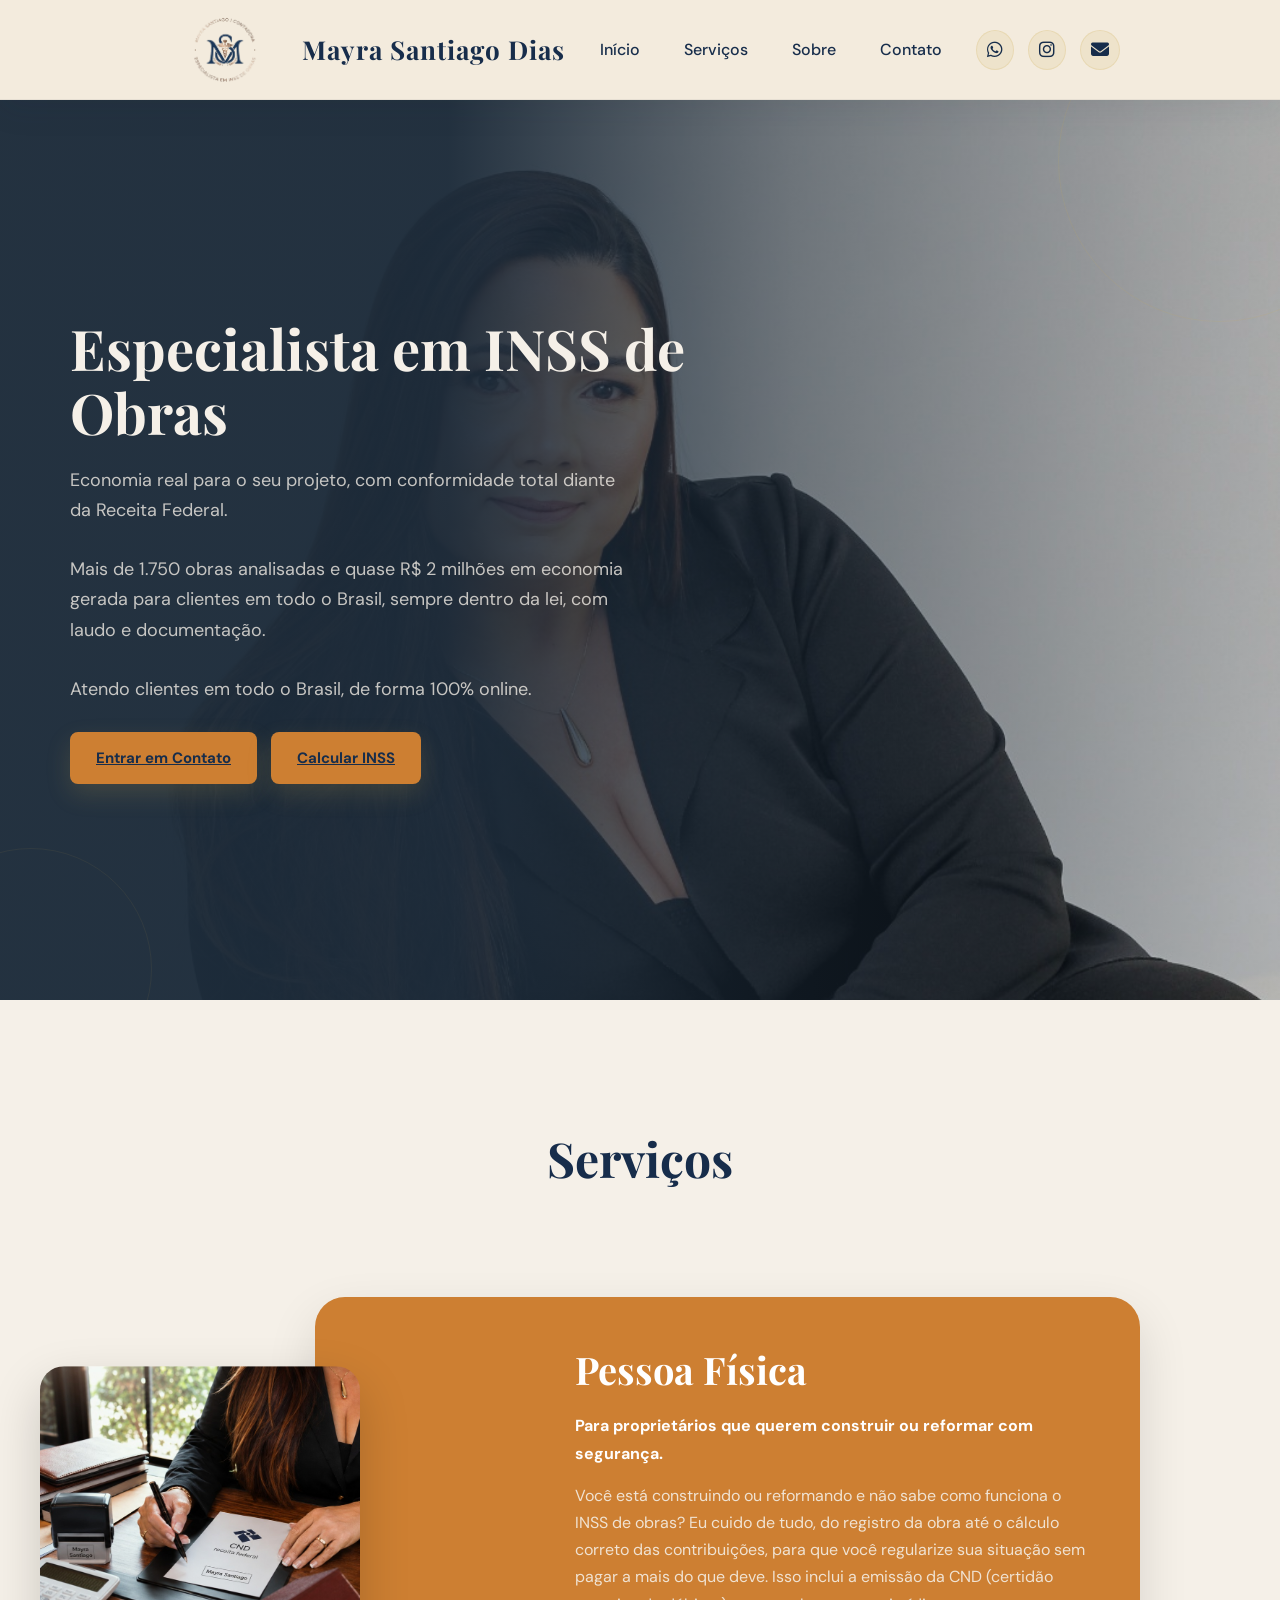
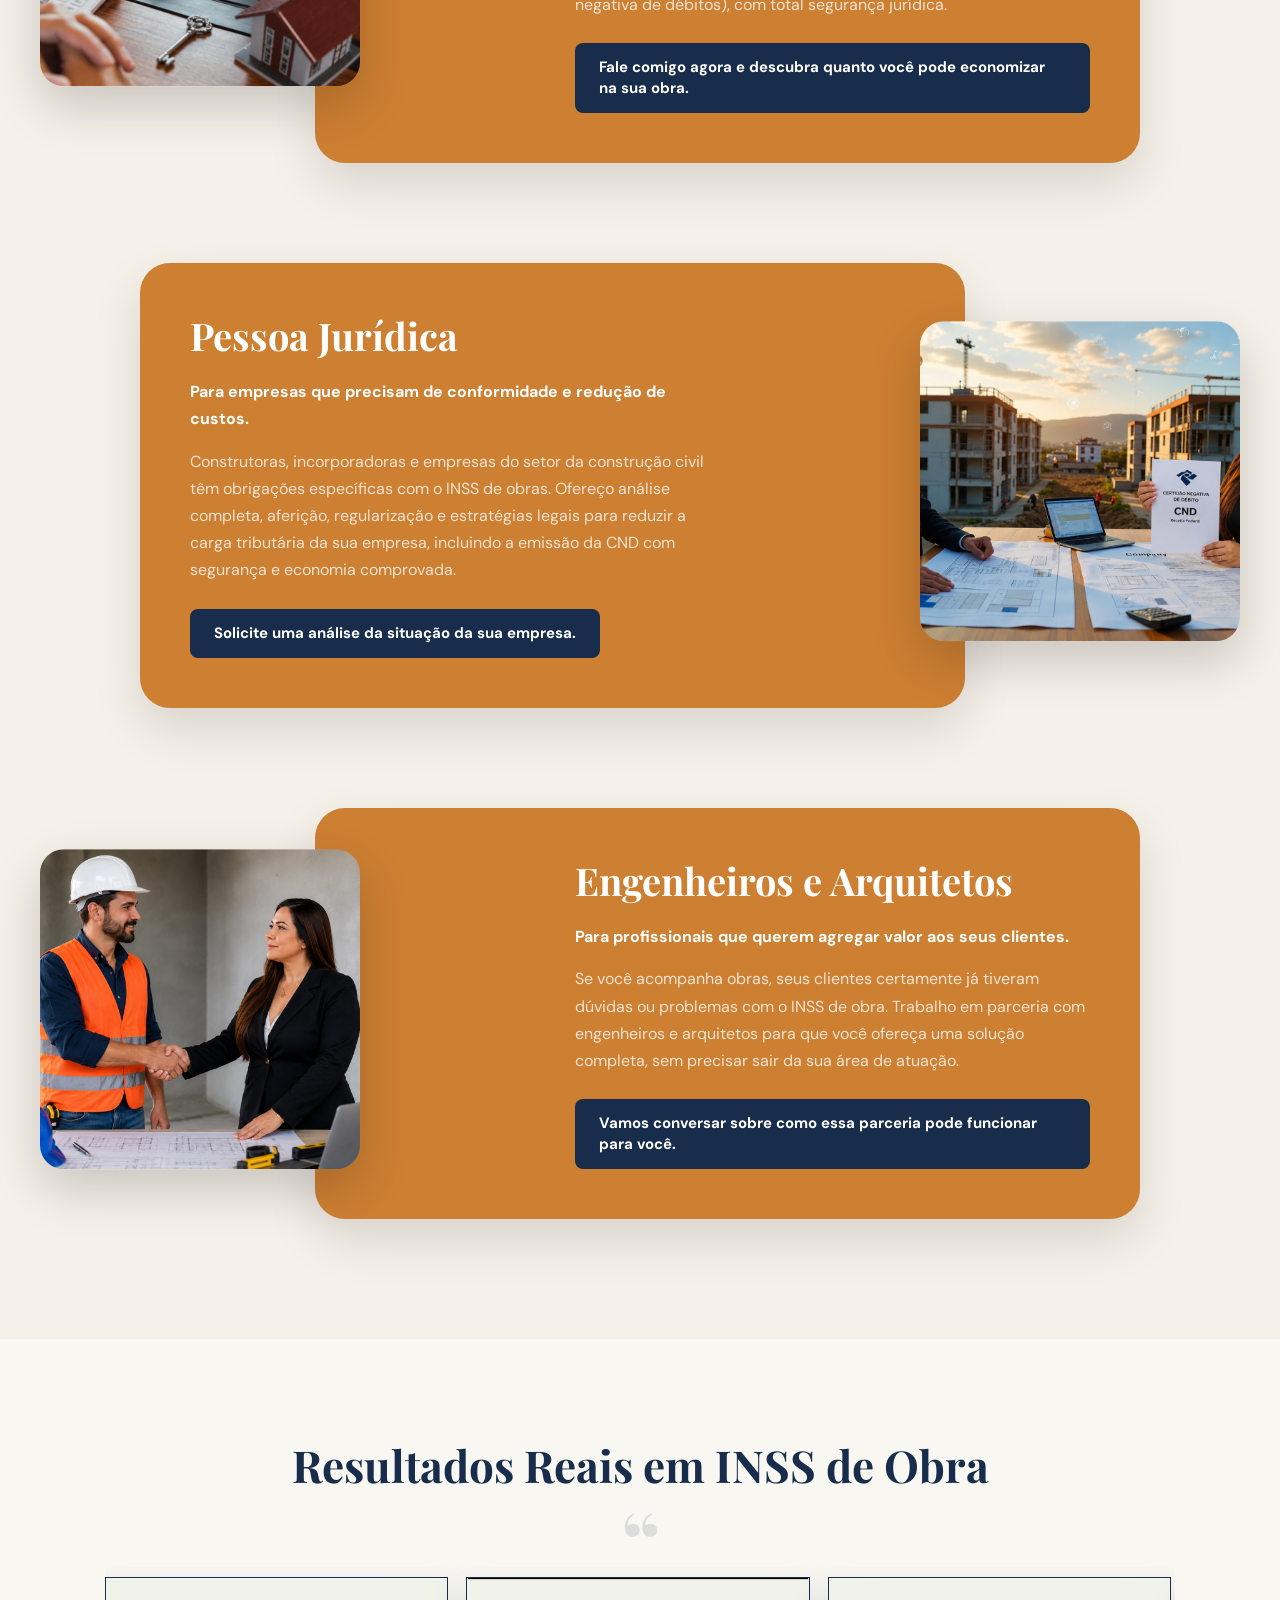
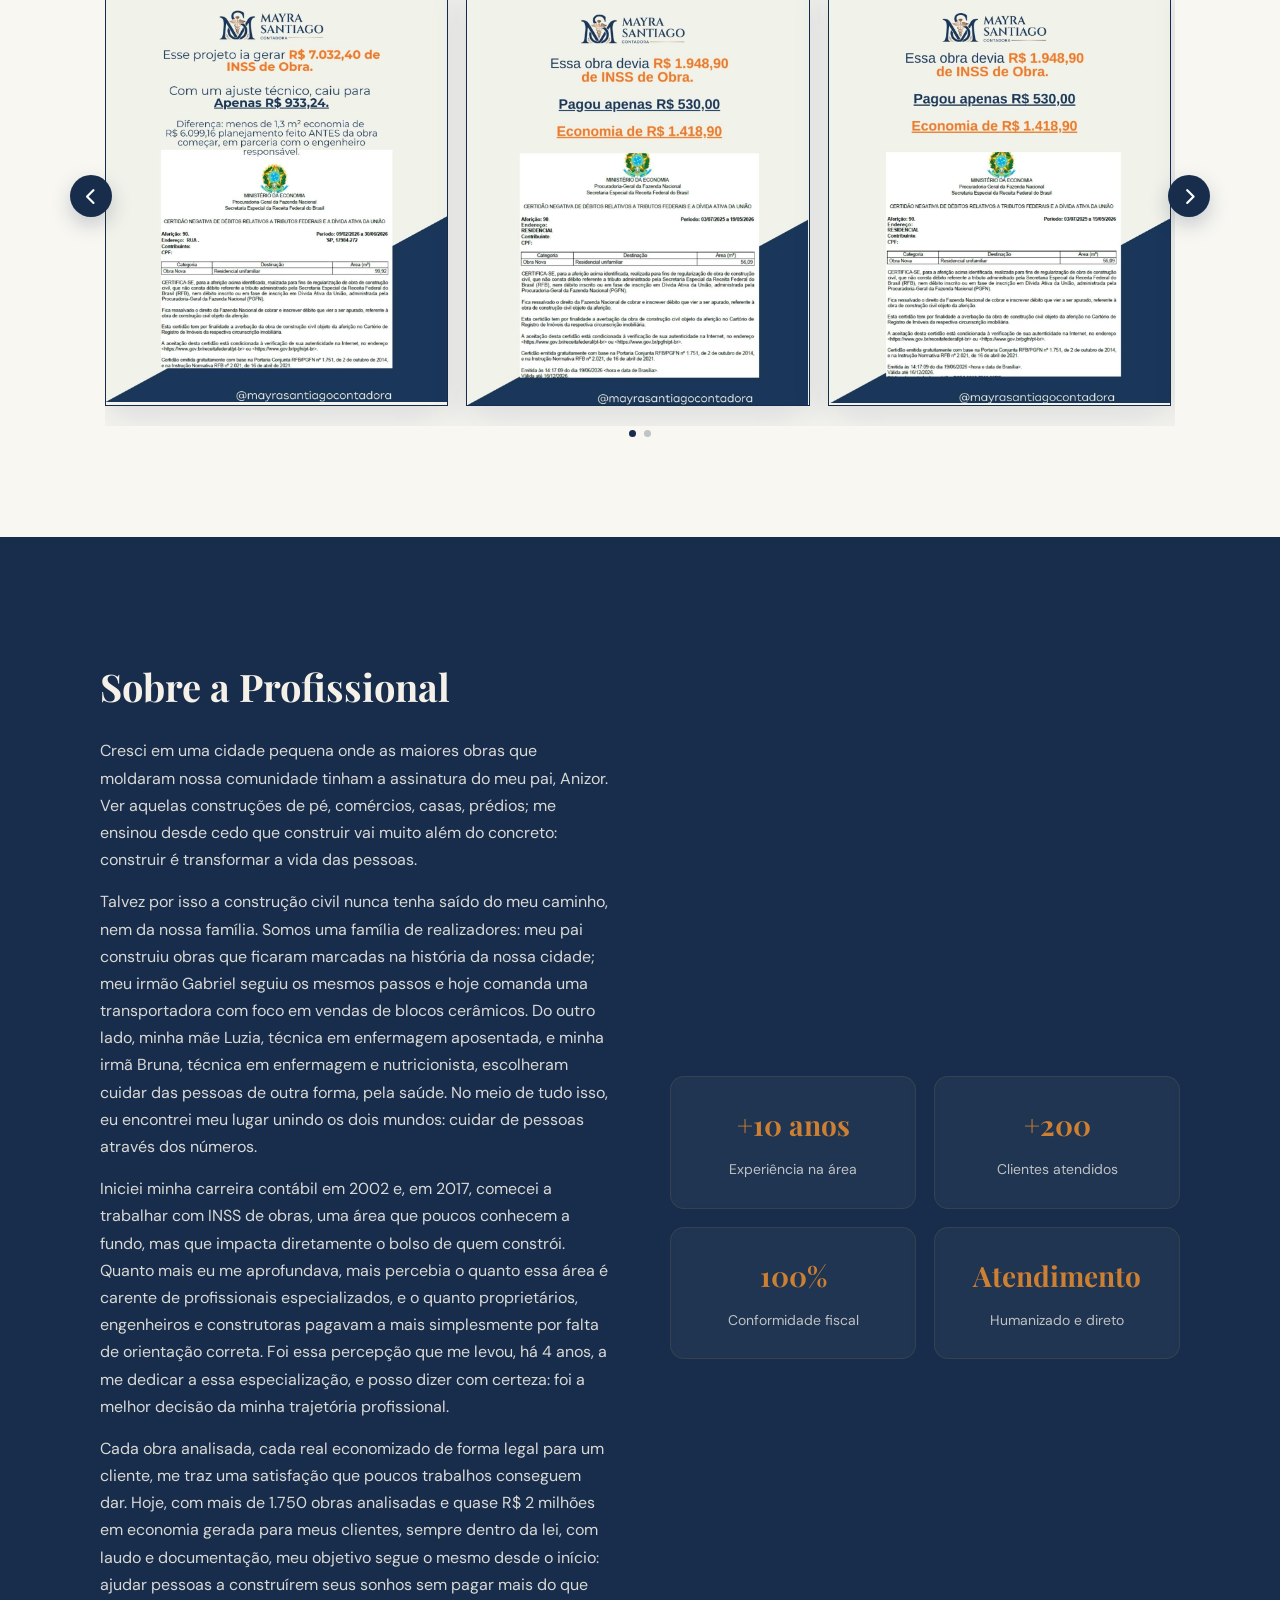
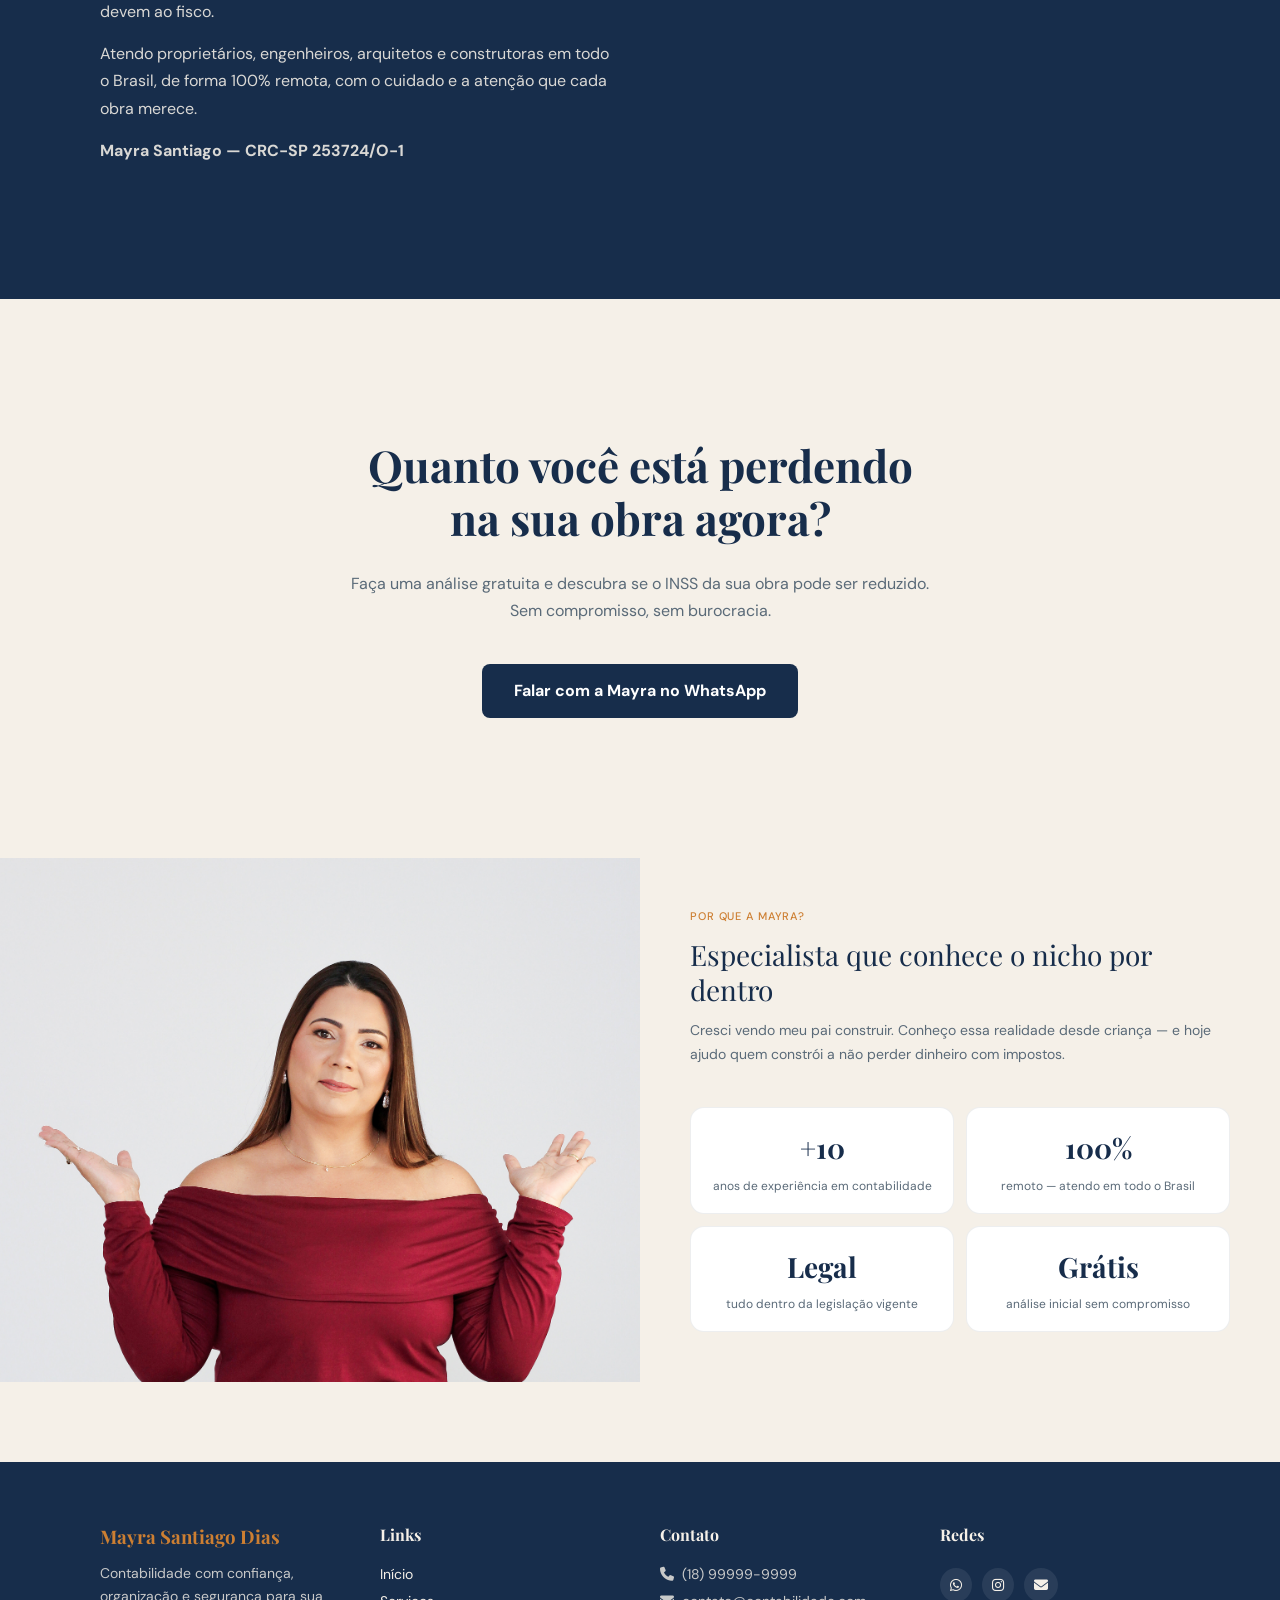
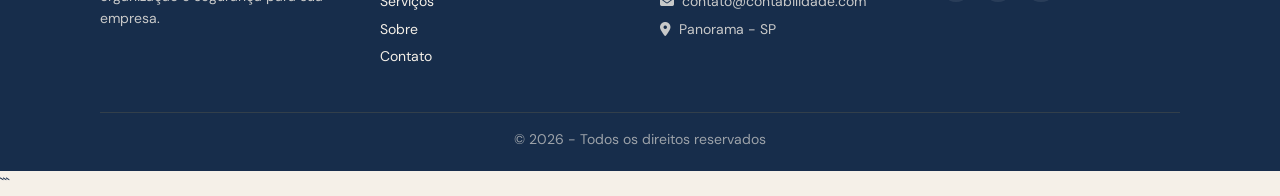
==== commit 090c4a0b: "Add files via upload" ====
--- a/index.html
+++ b/index.html
@@ -1,4 +1,4 @@
-```html
+
 <!DOCTYPE html>
 <html lang="pt-br">
 <head>
@@ -193,6 +193,128 @@
 </section>
 
 
+<!-- PROVAS DE TRABALHOS DE INSS -->
+
+<section class="provas-inss">
+
+<div class="provas-inss-container">
+
+<h2>Resultados Reais em INSS de Obra</h2>
+
+<div class="provas-aspas">“</div>
+
+<div class="provas-carousel">
+
+<button
+    type="button"
+    class="provas-seta provas-seta-esquerda"
+    aria-label="Ver resultados anteriores"
+    onclick="
+        document.getElementById('provasTrack').scrollBy({
+            left: -document.getElementById('provasTrack').clientWidth * 0.9,
+            behavior: 'smooth'
+        });
+    "
+>
+<i class="fa-solid fa-chevron-left"></i>
+</button>
+
+
+<div class="provas-track" id="provasTrack">
+
+<div class="prova-card">
+<img
+    src="imagens/5.jpg"
+    alt="Resultado real de redução de INSS de obra"
+    loading="lazy"
+>
+</div>
+
+<div class="prova-card">
+<img
+    src="imagens/4.jpg"
+    alt="Resultado real de economia no INSS de obra"
+    loading="lazy"
+>
+</div>
+
+<div class="prova-card">
+<img
+    src="imagens/3.jpg"
+    alt="Comprovante de regularização de INSS de obra"
+    loading="lazy"
+>
+</div>
+
+<div class="prova-card">
+<img
+    src="imagens/2.jpg"
+    alt="Resultado real de redução tributária em obra"
+    loading="lazy"
+>
+</div>
+
+<div class="prova-card">
+<img
+    src="imagens/1.jpg"
+    alt="Resultado real de regularização de obra"
+    loading="lazy"
+>
+</div>
+
+</div>
+
+
+<button
+    type="button"
+    class="provas-seta provas-seta-direita"
+    aria-label="Ver próximos resultados"
+    onclick="
+        document.getElementById('provasTrack').scrollBy({
+            left: document.getElementById('provasTrack').clientWidth * 0.9,
+            behavior: 'smooth'
+        });
+    "
+>
+<i class="fa-solid fa-chevron-right"></i>
+</button>
+
+</div>
+
+
+<div class="provas-dots">
+
+<button
+    type="button"
+    aria-label="Ver primeiro resultado"
+    onclick="
+        document.getElementById('provasTrack').scrollTo({
+            left: 0,
+            behavior: 'smooth'
+        });
+    "
+></button>
+
+<button
+    type="button"
+    aria-label="Ver segundo resultado"
+    onclick="
+        document.getElementById('provasTrack').scrollTo({
+            left: document.getElementById('provasTrack').scrollWidth * 0.25,
+            behavior: 'smooth'
+        });
+    "
+></button>
+
+
+
+</div>
+
+</div>
+
+</section>
+
+
 <section class="sobre" id="sobre">
 
 <div class="sobre-container">
--- a/style.css
+++ b/style.css
@@ -7,8 +7,8 @@
 }
 
 :root{
---navy:#1C2B3A;
---navy-2:#243344;
+--navy:#172d4b;
+--navy-2:#172f4d;
 --gold:#cd7f32;
 --cream:#F5F0E8;
 --muted:#5A6A78;
@@ -981,17 +981,21 @@
 
 /* ===== SERVIÇOS ===== */
 
-/* ===== SERVIÇOS ZIG-ZAG ===== */
+/* ===== SERVIÇOS ZIG-ZAG - MANTENDO A APARÊNCIA ===== */
 
 .servicos{
     padding:120px 40px;
     background:var(--cream);
+
+    /* Corrige o alinhamento herdado do bloco antigo .servicos{text-align:center} */
+    text-align:left;
 }
 
 .servicos h2{
     text-align:center;
     font-size:clamp(32px,4vw,48px);
     margin-bottom:100px;
+    color:var(--navy);
 }
 
 .servicos-zigzag{
@@ -1031,8 +1035,10 @@
     padding:50px 50px 50px 260px;
     width:75%;
     margin-left:auto;
-
     box-shadow:0 20px 50px rgba(0,0,0,.12);
+
+    /* Formatação igual ao texto da seção Sobre */
+    text-align:left;
 }
 
 /* IMAGEM */
@@ -1066,18 +1072,52 @@
     right:0;
 }
 
-/* TEXTO */
+/* TEXTO COM FORMATAÇÃO IGUAL À SEÇÃO SOBRE */
 
 .servico-texto h3{
-    font-size:32px;
+    font-size:clamp(28px, 4vw, 38px);
+    margin-bottom:20px;
+    color:#fff;
+    line-height:1.2;
+}
+
+.servico-texto p{
+    font-size:16px;
+    line-height:1.7;
     margin-bottom:15px;
+    color:rgba(245,240,232,0.88);
+    text-align:left;
+}
+
+.servico-texto strong{
     color:#fff;
-}
-
-.servico-texto p{
-    font-size:17px;
-    line-height:1.8;
-    color:#fff;
+    font-weight:700;
+}
+
+/* BOTÃO / LINK DO SERVIÇO */
+
+.btn-servico{
+    display:inline-flex;
+    align-items:center;
+    justify-content:flex-start;
+    gap:8px;
+    max-width:100%;
+    margin-top:10px;
+    padding:14px 24px;
+    border-radius:8px;
+    background:var(--navy);
+    color:var(--white);
+    font-size:15px;
+    font-weight:700;
+    line-height:1.4;
+    text-align:left;
+    text-decoration:none;
+    transition:0.3s;
+}
+
+.btn-servico:hover{
+    background:var(--navy-2);
+    transform:translateY(-3px);
 }
 
 /* RESPONSIVO */
@@ -1114,27 +1154,244 @@
         width:100%;
         padding:90px 30px 35px;
         margin:0;
-    }
-
-}
-
+        text-align:left;
+    }
+
+}
 
 /* ANIMAÇÃO DOS SERVIÇOS */
 
 .servico-card{
-    opacity: 0;
-    transition: all 0.8s ease;
+    opacity:0;
+    transition:all 0.8s ease;
 }
 
 .servico-card.esquerda{
-    transform: translateX(-120px);
+    transform:translateX(-120px);
 }
 
 .servico-card.direita{
-    transform: translateX(120px);
+    transform:translateX(120px);
 }
 
 .servico-card.show{
-    opacity: 1;
-    transform: translateX(0);
+    opacity:1;
+    transform:translateX(0);
+}
+
+/* ===== PROVAS DE TRABALHOS DE INSS ===== */
+
+.provas-inss{
+    padding:100px 70px;
+    background:#f8f7f2;
+    color:var(--navy);
+    overflow:hidden;
+}
+
+.provas-inss-container{
+    width:100%;
+    max-width:1500px;
+    margin:0 auto;
+    text-align:center;
+}
+
+.provas-inss h2{
+    font-size:clamp(30px, 4vw, 44px);
+    line-height:1.2;
+    color:var(--navy);
+    margin-bottom:5px;
+}
+
+.provas-aspas{
+    height:60px;
+    margin-bottom:10px;
+    color:rgba(23,45,75,0.12);
+    font-family:'Playfair Display', Georgia, serif;
+    font-size:85px;
+    font-weight:700;
+    line-height:1;
+}
+
+.provas-carousel{
+    position:relative;
+    width:100%;
+    padding:0 35px;
+}
+
+.provas-track{
+    display:grid;
+    grid-auto-flow:column;
+    grid-auto-columns:calc((100% - 36px) / 3);
+    gap:18px;
+    overflow-x:auto;
+    scroll-behavior:smooth;
+    scroll-snap-type:x mandatory;
+    overscroll-behavior-inline:contain;
+    padding:10px 2px 20px;
+    scrollbar-width:none;
+}
+
+.provas-track::-webkit-scrollbar{
+    display:none;
+}
+
+.prova-card{
+    width:100%;
+    overflow:hidden;
+    background:var(--navy);
+    border:1px solid rgba(23,45,75,0.10);
+    box-shadow:0 14px 35px rgba(23,45,75,0.13);
+    scroll-snap-align:start;
+    transition:transform 0.3s ease, box-shadow 0.3s ease;
+}
+
+.prova-card:hover{
+    transform:translateY(-5px);
+    box-shadow:0 20px 45px rgba(23,45,75,0.18);
+}
+
+.prova-card img{
+    display:block;
+    width:100%;
+    height:auto;
+    aspect-ratio:1080 / 1350;
+    object-fit:contain;
+    background:#f4f4ef;
+}
+
+.provas-seta{
+    position:absolute;
+    top:50%;
+    z-index:5;
+    width:42px;
+    height:42px;
+    display:flex;
+    align-items:center;
+    justify-content:center;
+    border:none;
+    border-radius:50%;
+    background:var(--navy);
+    color:var(--white);
+    font-size:17px;
+    cursor:pointer;
+    transform:translateY(-50%);
+    box-shadow:0 8px 20px rgba(23,45,75,0.22);
+    transition:background 0.3s ease, transform 0.3s ease;
+}
+
+.provas-seta:hover{
+    background:var(--gold);
+    color:var(--navy);
+    transform:translateY(-50%) scale(1.07);
+}
+
+.provas-seta-esquerda{
+    left:0;
+}
+
+.provas-seta-direita{
+    right:0;
+}
+
+.provas-dots{
+    display:flex;
+    justify-content:center;
+    align-items:center;
+    gap:8px;
+    margin-top:4px;
+}
+
+.provas-dots button{
+    width:7px;
+    height:7px;
+    padding:0;
+    border:none;
+    border-radius:50%;
+    background:rgba(23,45,75,0.25);
+    cursor:pointer;
+    transition:0.3s;
+}
+
+.provas-dots button:first-child{
+    background:var(--navy);
+}
+
+.provas-dots button:hover{
+    background:var(--gold);
+    transform:scale(1.35);
+}
+
+
+/* PROVAS DE INSS — TABLET */
+
+@media (max-width:1024px){
+
+    .provas-inss{
+        padding:90px 40px;
+    }
+
+    .provas-track{
+        grid-auto-columns:calc((100% - 18px) / 2);
+    }
+
+}
+
+
+/* PROVAS DE INSS — CELULAR */
+
+@media (max-width:700px){
+
+    .provas-inss{
+        padding:75px 18px;
+    }
+
+    .provas-inss h2{
+        font-size:30px;
+    }
+
+    .provas-aspas{
+        height:48px;
+        font-size:70px;
+    }
+
+    .provas-carousel{
+        padding:0 27px;
+    }
+
+    .provas-track{
+        grid-auto-columns:100%;
+        gap:14px;
+    }
+
+    .provas-seta{
+        width:36px;
+        height:36px;
+        font-size:14px;
+    }
+
+}
+
+
+/* PROVAS DE INSS — CELULAR PEQUENO */
+
+@media (max-width:480px){
+
+    .provas-inss{
+        padding:65px 10px;
+    }
+
+    .provas-inss h2{
+        font-size:27px;
+    }
+
+    .provas-carousel{
+        padding:0 22px;
+    }
+
+    .provas-seta{
+        width:32px;
+        height:32px;
+        font-size:12px;
+    }
+
 }
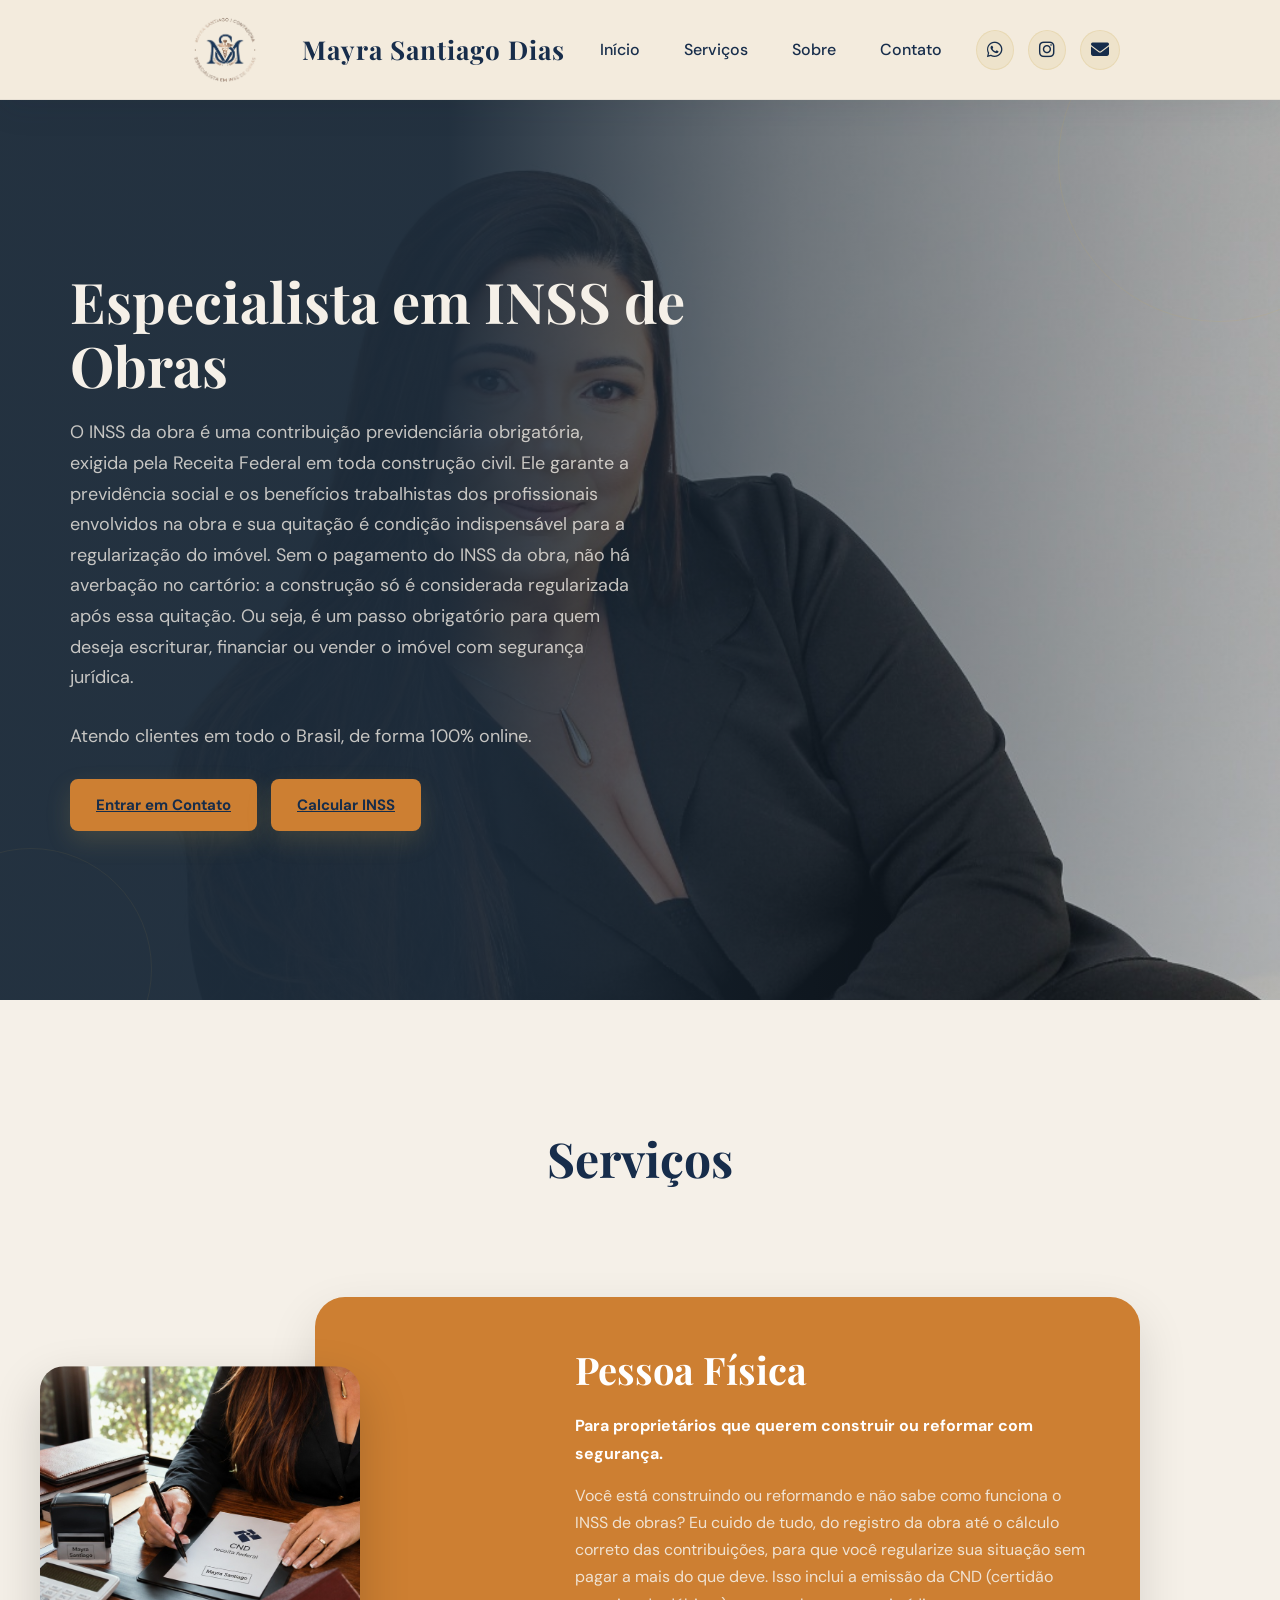
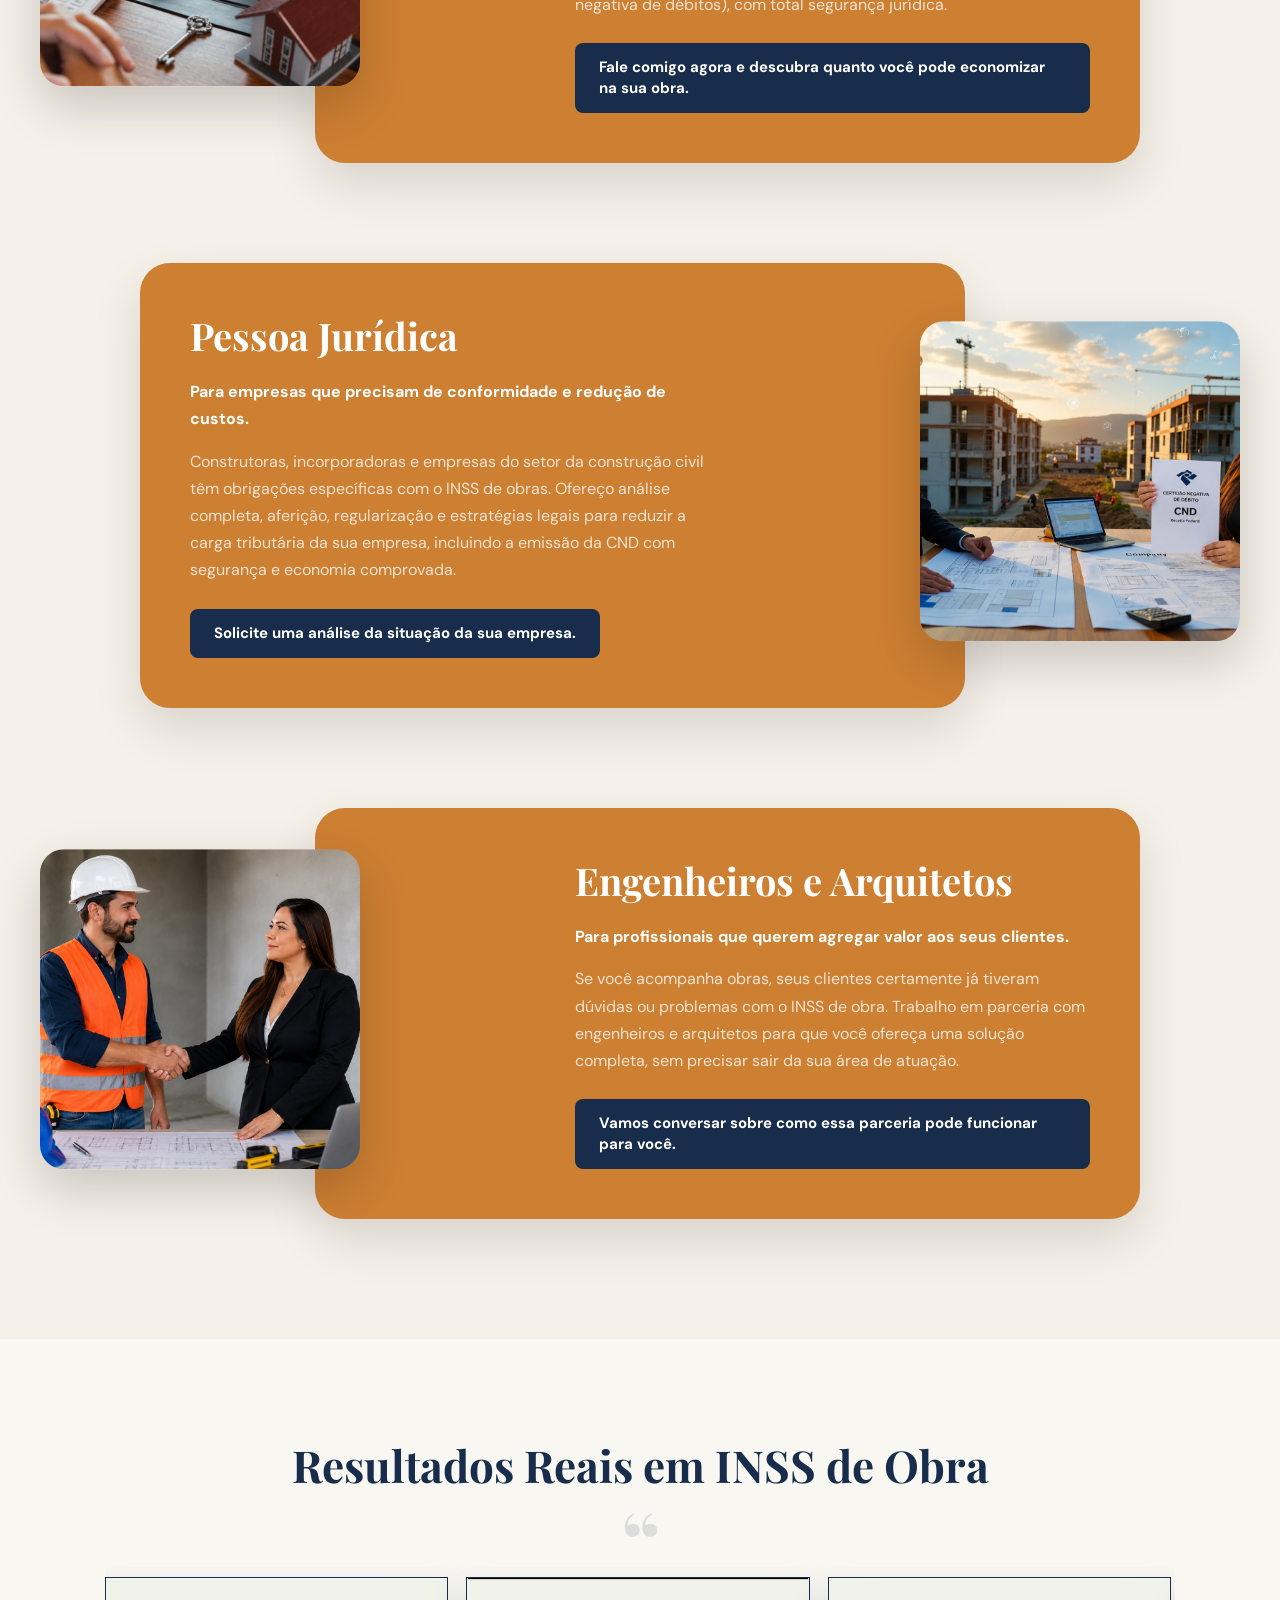
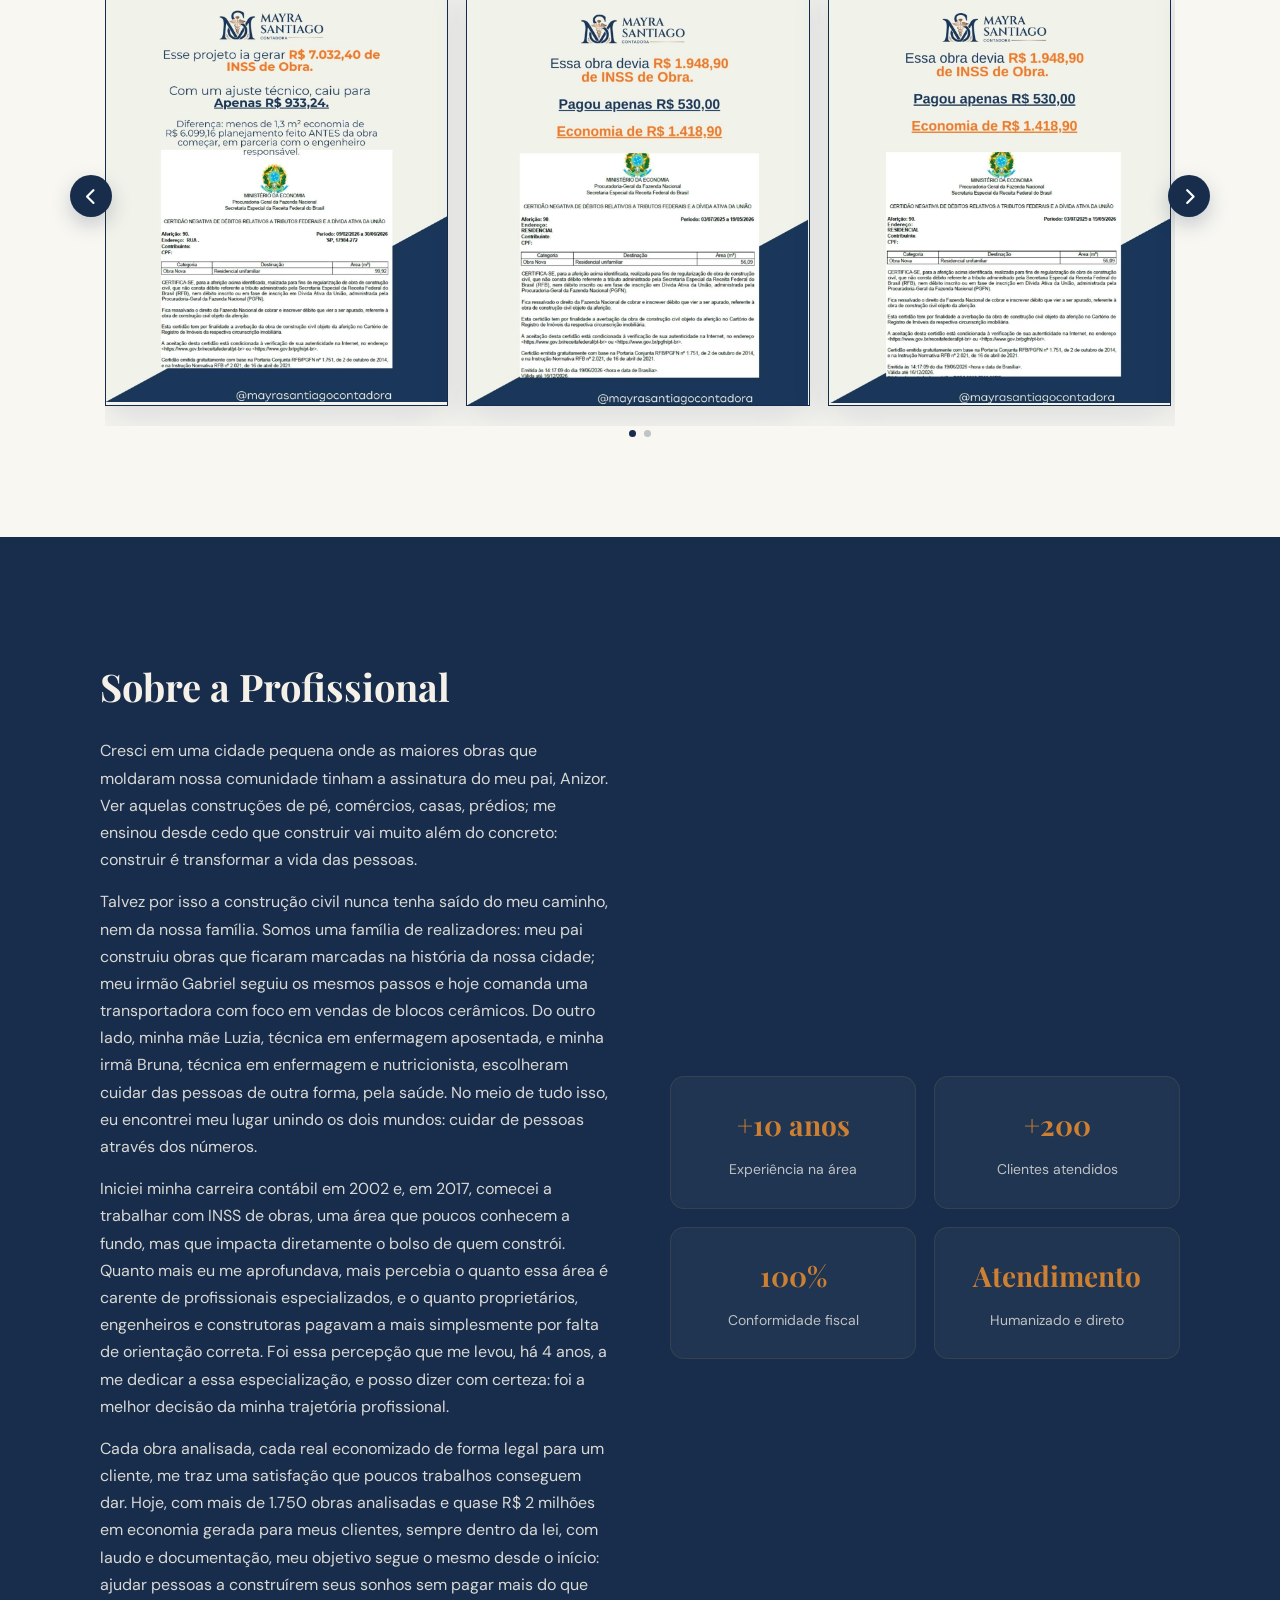
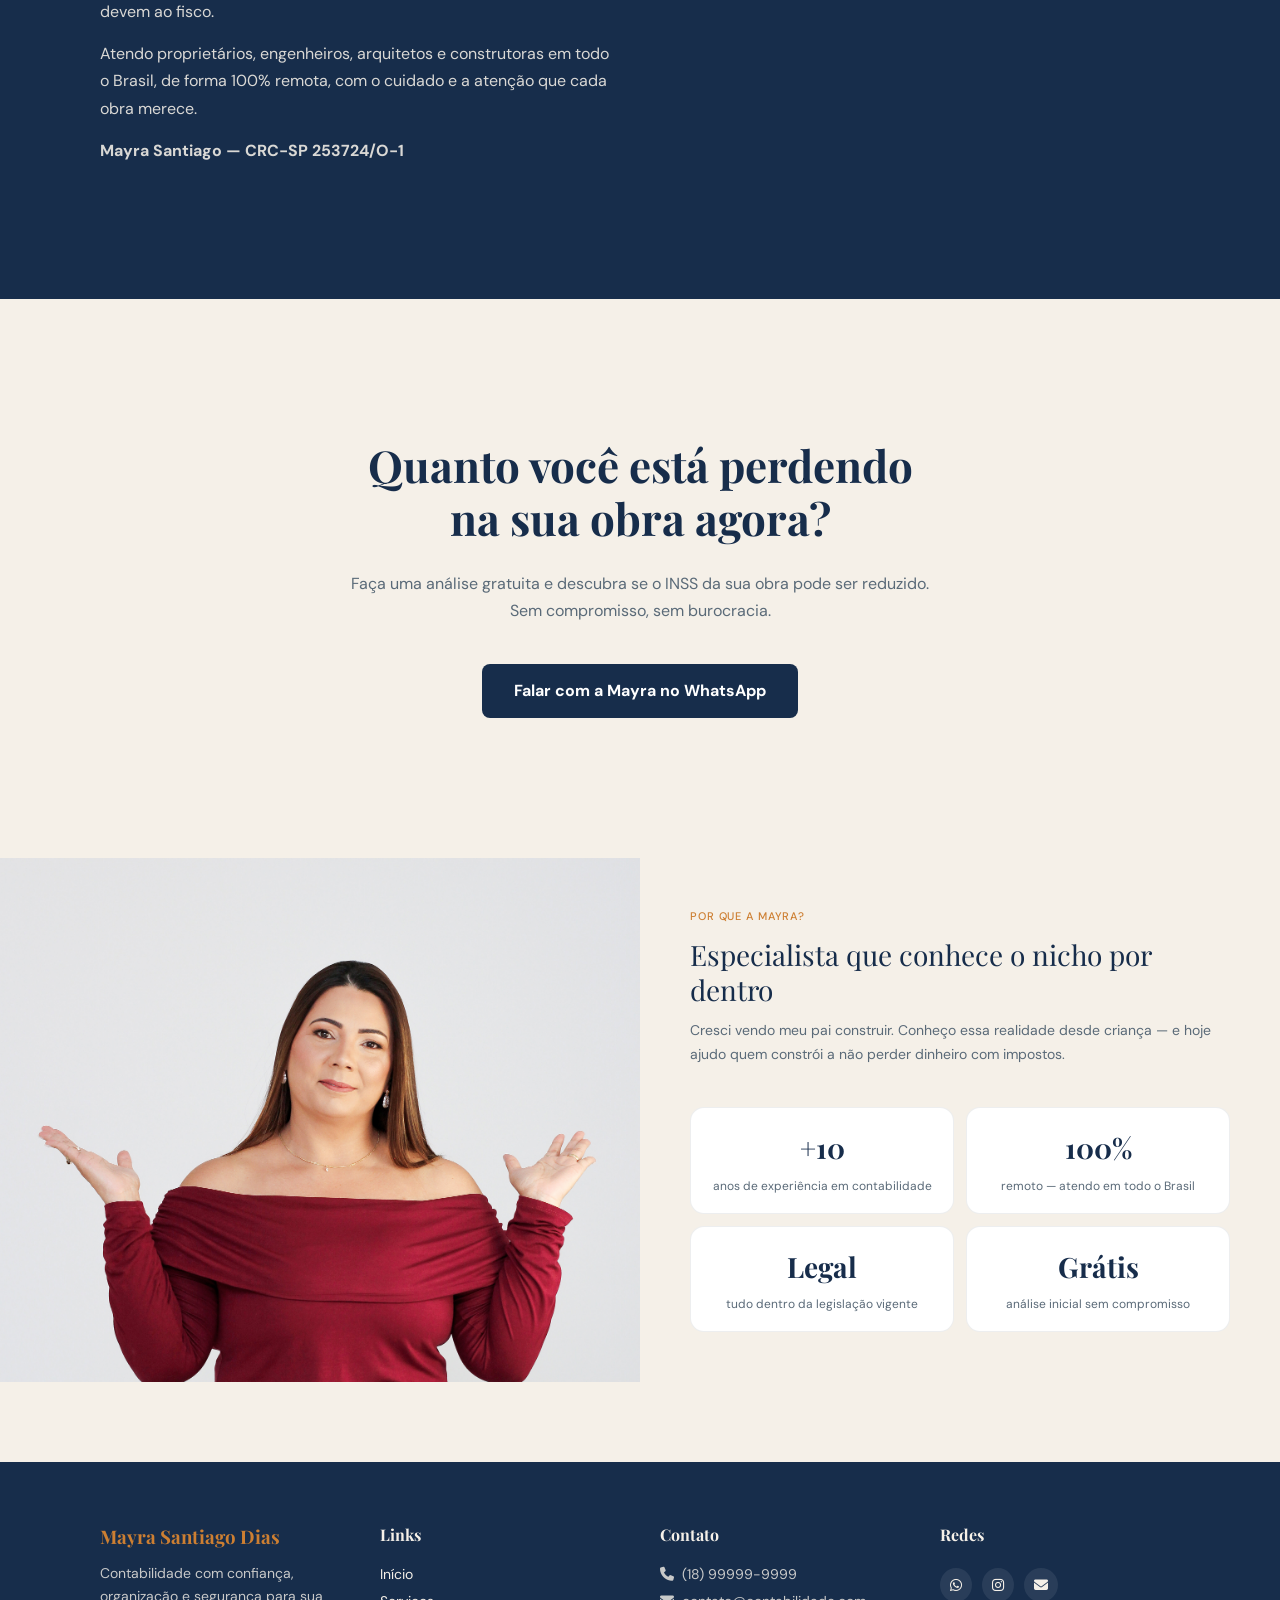
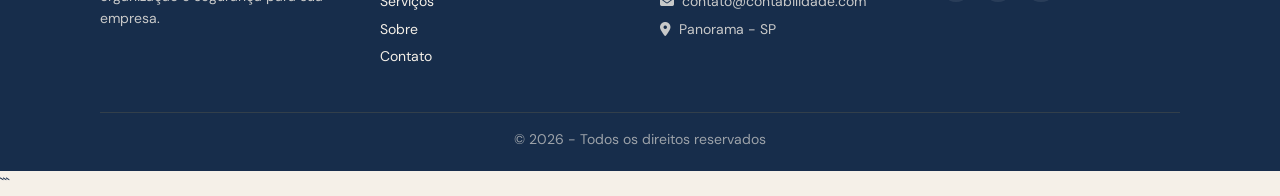
==== commit a31ecb78: "Add files via upload" ====
--- a/index.html
+++ b/index.html
@@ -59,12 +59,11 @@
 <h1>Especialista em INSS de Obras</h1>
 
 <p>
-Economia real para o seu projeto, com conformidade total diante da Receita Federal.
-</p>
-
-<p>
-Mais de 1.750 obras analisadas e quase R$ 2 milhões em economia gerada para clientes em todo o Brasil, sempre dentro da lei, com laudo e documentação.
-</p>
+O INSS da obra é uma contribuição previdenciária obrigatória, exigida pela Receita Federal em toda construção civil. Ele garante a previdência social e os benefícios trabalhistas dos profissionais envolvidos na obra e sua quitação é condição indispensável para a regularização do imóvel.
+Sem o pagamento do INSS da obra, não há averbação no cartório: a construção só é considerada regularizada após essa quitação. Ou seja, é um passo obrigatório para quem deseja escriturar, financiar ou vender o imóvel com segurança jurídica.
+</p>
+
+
 
 <p>
 Atendo clientes em todo o Brasil, de forma 100% online.
